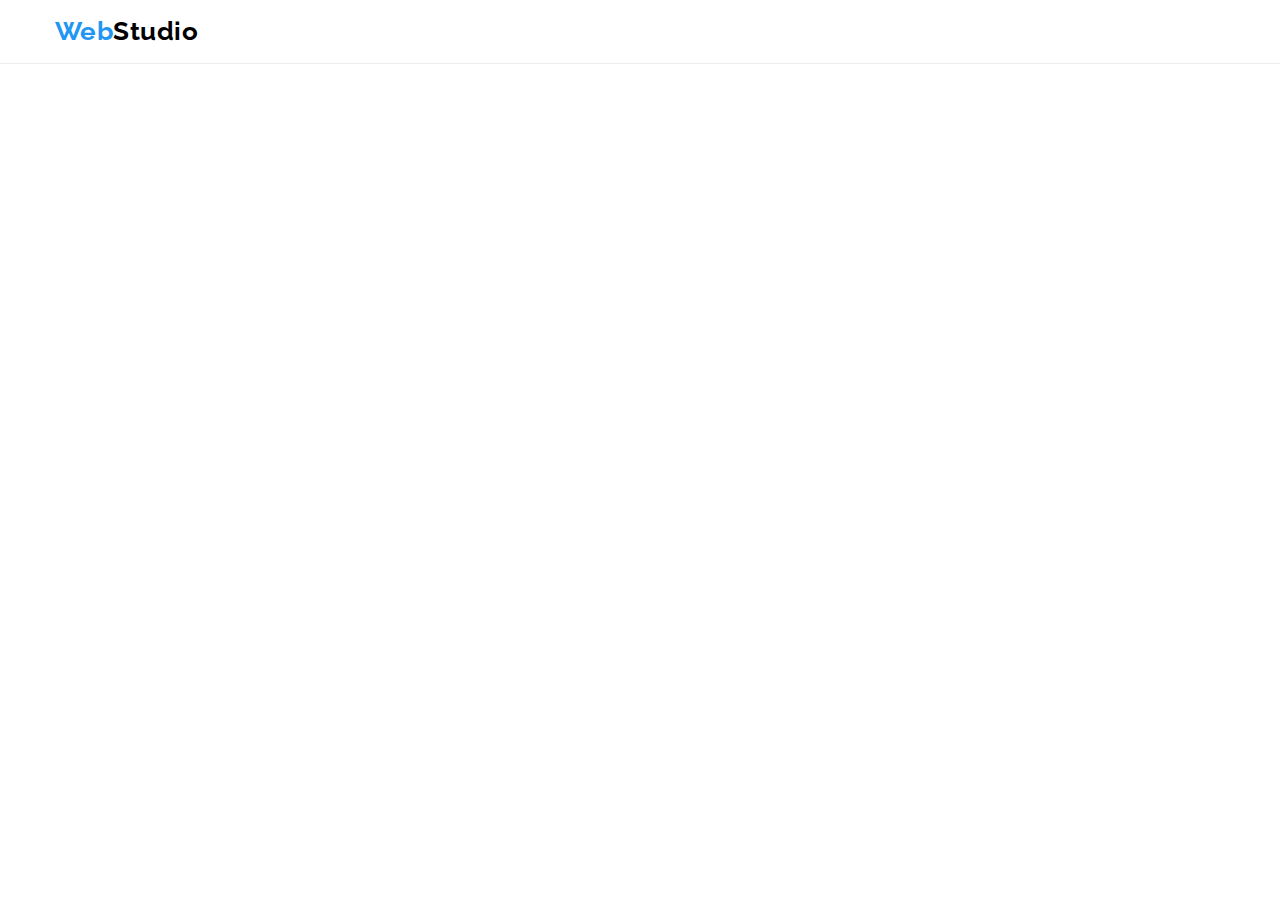
==== portfolio.html @ 02be6b3f "mobile-container prblm" ====
<!DOCTYPE html>
<html lang="uk">
  <head>
    <meta charset="UTF-8" />
    <meta http-equiv="X-UA-Compatible" content="IE=edge" />
    <meta name="viewport" content="width=device-width, initial-scale=1.0" />
    <title>Portfolio</title>
    <link rel="preconnect" href="https://fonts.googleapis.com" />
    <link rel="preconnect" href="https://fonts.gstatic.com" crossorigin />
    <link
      href="https://fonts.googleapis.com/css2?family=Raleway:wght@700&family=Roboto:wght@400;500;700;900&display=swap"
      rel="stylesheet"
    />
    <link
      rel="stylesheet"
      href="https://cdn.jsdelivr.net/npm/modern-normalize@1.1.0/modern-normalize.min.css"
    />
    <link rel="stylesheet" href="./css/main.min.css" />
  </head>
  <body>
    <header class="page-header border-head">
      <div class="container page-header-container">
        <div>
          <a class="logo logo--margin-right link" lang="en" href="./index.html">
            <span class="logo__first-part">Web</span
            ><span class="logo__second-part--black">Studio</span></a
          >
        </div>

        <nav class="page-nav">
          <ul class="menu list">
            <li class="menu__item">
              <a class="menu__link link" href="./index.html">Студія</a>
            </li>
            <li class="menu__item">
              <a
                class="menu__link menu__link--current link "
                href="./portfolio.html "
                >Портфоліо</a
              >
            </li>
            <li class="menu__item">
              <a class="menu__link link" href="#Contacts">Контакти</a>
            </li>
          </ul>
        </nav>

        <ul class="auth-nav auth-nav--margin-left list">
          <li class="auth-nav__item">
            <a class="auth-nav__link link" href="mailto:info@devstudio.com">
              <svg
                aria-label="mail-icon"
                class="auth-nav__icon"
                width="16"
                height="12"
              >
                <use href="./images/icon.svg#icon-mail"></use>
              </svg>
              info@devstudio.com</a
            >
          </li>
          <li class="auth-nav__item">
            <a class="auth-nav__link link" href="tel:+380961111111">
              <svg
                aria-label="phone icon"
                class="auth-nav__icon"
                width="10"
                height="16"
              >
                <use href="./images/icon.svg#icon-tel"></use>
              </svg>
              +38 096 111 11 11</a
            >
          </li>
        </ul>
      </div>
    </header>

    <main>
      <!-- <section class="section">
        <div class="container">
          <ul class="button list">
            <li><button class="portfolio-btn" type="button">Усі</button></li>
            <li>
              <button class="portfolio-btn" type="button">Веб-сайти</button>
            </li>
            <li>
              <button class="portfolio-btn" type="button">Додатки</button>
            </li>
            <li><button class="portfolio-btn" type="button">Дизайн</button></li>
            <li>
              <button class="portfolio-btn" type="button">Маркетинг</button>
            </li>
          </ul>

          <h1 class="visually-hidden">Наші роботи</h1>
          <ul class="items list">
            <li class="goods">
              <a href="#" class="section-icon link">
                <div class="goods-overlay">
                  <img
                    class="icon-example"
                    src="./images/Portfolio/laptop.jpg"
                    alt="open laptop with website on the screen"
                    width="370"
                  />
                  <p class="overlay">
                    Ресурс пропонує комплексні пропозиції з різним рівнем
                    функціоналу та сервісів. Все це дозволить відвідувачу
                    отримати вичерпні відомості про компанію чи приватну особу.
                  </p>
                </div>
                <div class="type">
                  <h2 class="icon-title">Технокряк</h2>
                  <p class="icon-text">Веб-сайт</p>
                </div>
              </a>
            </li>
            <li class="goods">
              <a href="#" class="section-icon link">
                <div class="goods-overlay">
                  <img
                    class="icon-example"
                    src="./images/Portfolio/players.jpg"
                    alt="two basketball players are on battle"
                    width="370"
                  />
                  <p class="overlay">
                    Ресурс пропонує комплексні пропозиції з різним рівнем
                    функціоналу та сервісів. Все це дозволить відвідувачу
                    отримати вичерпні відомості про компанію чи приватну особу.
                  </p>
                </div>
                <div class="type">
                  <h2 class="icon-title">Постер New Orlean vs Golden Star</h2>
                  <p class="icon-text">Дизайн</p>
                </div>
              </a>
            </li>
            <li class="goods">
              <a href="#" class="section-icon link">
                <div class="goods-overlay">
                  <img
                    class="icon-example"
                    src="./images/Portfolio/seafood's_logo.jpg"
                    alt="one of restaurant seafood's logo"
                    width="370"
                  />
                  <p class="overlay">
                    Ресурс пропонує комплексні пропозиції з різним рівнем
                    функціоналу та сервісів. Все це дозволить відвідувачу
                    отримати вичерпні відомості про компанію чи приватну особу.
                  </p>
                </div>
                <div class="type">
                  <h2 class="icon-title">Ресторан Seafood</h2>
                  <p class="icon-text">Додаток</p>
                </div>
              </a>
            </li>
            <li class="goods">
              <a href="#" class="section-icon link">
                <div class="goods-overlay">
                  <img
                    class="icon-example"
                    src="./images/Portfolio/headphone.jpg"
                    alt="black headphone"
                    width="370"
                  />
                  <p class="overlay">
                    Ресурс пропонує комплексні пропозиції з різним рівнем
                    функціоналу та сервісів. Все це дозволить відвідувачу
                    отримати вичерпні відомості про компанію чи приватну особу.
                  </p>
                </div>
                <div class="type">
                  <h2 class="icon-title">Проєкт Prime</h2>
                  <p class="icon-text">Маркетинг</p>
                </div>
              </a>
            </li>
            <li class="goods">
              <a href="#" class="section-icon link">
                <div class="goods-overlay">
                  <img
                    class="icon-example"
                    src="./images/Portfolio/boxes.jpg"
                    alt="two boxes on the floor"
                    width="370"
                  />
                  <p class="overlay">
                    Ресурс пропонує комплексні пропозиції з різним рівнем
                    функціоналу та сервісів. Все це дозволить відвідувачу
                    отримати вичерпні відомості про компанію чи приватну особу.
                  </p>
                </div>
                <div class="type">
                  <h2 class="icon-title">Проєкт Boxes</h2>
                  <p class="icon-text">Додаток</p>
                </div>
              </a>
            </li>
            <li class="goods">
              <a href="#" class="section-icon link">
                <div class="goods-overlay">
                  <img
                    class="icon-example"
                    src="./images/Portfolio/monitor.jpg"
                    alt="monitor with open website"
                    width="370"
                  />
                  <p class="overlay">
                    Ресурс пропонує комплексні пропозиції з різним рівнем
                    функціоналу та сервісів. Все це дозволить відвідувачу
                    отримати вичерпні відомості про компанію чи приватну особу.
                  </p>
                </div>
                <div class="type">
                  <h2 class="icon-title">Inspiration has no Borders</h2>
                  <p class="icon-text">Веб-сайт</p>
                </div>
              </a>
            </li>
            <li class="goods">
              <a href="#" class="section-icon link">
                <div class="goods-overlay">
                  <img
                    class="icon-example"
                    src="./images/Portfolio/book.jpg"
                    alt="open book with images"
                    width="370"
                  />
                  <p class="overlay">
                    Ресурс пропонує комплексні пропозиції з різним рівнем
                    функціоналу та сервісів. Все це дозволить відвідувачу
                    отримати вичерпні відомості про компанію чи приватну особу.
                  </p>
                </div>
                <div class="type">
                  <h2 class="icon-title">Видання Limited Edition</h2>
                  <p class="icon-text">Дизайн</p>
                </div>
              </a>
            </li>
            <li class="goods">
              <a href="#" class="section-icon link">
                <div class="goods-overlay">
                  <img
                    class="icon-example"
                    src="./images/Portfolio/sticker.jpg"
                    alt="white sticker with text on it"
                    width="370"
                  />
                  <p class="overlay">
                    Ресурс пропонує комплексні пропозиції з різним рівнем
                    функціоналу та сервісів. Все це дозволить відвідувачу
                    отримати вичерпні відомості про компанію чи приватну особу.
                  </p>
                </div>
                <div class="type">
                  <h2 class="icon-title">Проєкт LAB</h2>
                  <p class="icon-text">Маркетинг</p>
                </div>
              </a>
            </li>
            <li class="goods">
              <a href="#" class="section-icon link">
                <div class="goods-overlay">
                  <img
                    class="icon-example"
                    src="./images/Portfolio/work.jpg"
                    alt="man works on his business presentation"
                    width="370"
                  />
                  <p class="overlay">
                    Ресурс пропонує комплексні пропозиції з різним рівнем
                    функціоналу та сервісів. Все це дозволить відвідувачу
                    отримати вичерпні відомості про компанію чи приватну особу.
                  </p>
                </div>
                <div class="type">
                  <h2 class="icon-title">Growing Business</h2>
                  <p class="icon-text">Додаток</p>
                </div>
              </a>
            </li>
          </ul>
        </div>
      </section> -->
    </main>

    <!-- <footer class="page-footer">
      <div class="container page-footer-container">
        <div class="general-footer">
          <a class="logo logo__margin-bottom link" lang="en" href="./index.html"
            ><span class="logo__first-part">Web</span
            ><span class="logo__second-part--white ">Studio</span></a
          >
          <address class="address">
            <ul class="address__list list" id="Contacts">
              <li class="address__item">
                <a
                  class="address__link link"
                  href="https://goo.gl/maps/CPtrU1FHBa2aNyZL9"
                  target="_blank"
                  rel="noopener noreferrer nofollow"
                  >м. Київ, пр-т Лесі Українки, 26</a
                >
              </li>
              <li class="address__item">
                <a
                  class="address__contacts link"
                  href="mailto:info@devstudio.com"
                  >info@devstudio.com</a
                >
              </li>
              <li class="address__item">
                <a class="address__contacts link" href="tel:+380961111111"
                  >+38 096 111 11 11</a
                >
              </li>
            </ul>
          </address>
        </div>

        <div class="footer-socials footer__socials--margin-left">
          <h4 class="footer-socials__title">Приєднуйтесь</h4>
          <ul class="footer-socials__list list">
            <li class="footer-socials__item">
              <a href="" class="footer-socials__link">
                <svg
                  class="footer-social__icon"
                  aria-label="instagram icon"
                  width="20"
                  height="20"
                >
                  <use href="./images/icon.svg#icon-instagram"></use>
                </svg>
              </a>
            </li>
            <li class="footer-socials__item">
              <a href="" class="footer-socials__link">
                <svg
                  class="footer-social__icon"
                  aria-label="twitter icon"
                  width="20"
                  height="20"
                >
                  <use href="./images/icon.svg#icon-twitter"></use>
                </svg>
              </a>
            </li>
            <li class="footer-socials__item">
              <a href="" class="footer-socials__link">
                <svg
                  class="footer-social__icon"
                  aria-label="facebook icon"
                  width="20"
                  height="20"
                >
                  <use href="./images/icon.svg#icon-Facebook"></use>
                </svg>
              </a>
            </li>
            <li class="footer-socials__item">
              <a href="" class="footer-socials__link">
                <svg
                  class="footer-social__icon"
                  aria-label="linkedin icon"
                  width="20"
                  height="20"
                >
                  <use href="./images/icon.svg#icon-linkedin"></use>
                </svg>
              </a>
            </li>
          </ul>
        </div>
        <div class="subscribe">
          <h4 class="footer-socials__title">Підпишіться на розсилку</h4>
          <form class="form-footer">
            <label class="footer-mailing">
              <input
                type="email"
                class="footer-mailing__input"
                name="user-email-mailingList"
                placeholder="E-mail "
                pattern="[a-z0-9._%+-]+@[a-z0-9.-]+\.[a-z]{2,4}$"
              />
            </label>
            <button type="submit" class="footer-button">
              Підписатися
              <svg class="footer-button__icon">
                <use href="./images/icon.svg#icon-telegram-btn"></use>
              </svg>
            </button>
          </form>
        </div>
      </div>
    </footer> -->
  </body>
</html>
---- css/main.min.css ----
:root{--primary-color-text: #757575;--secondary-color-text: #212121;--accent-color: #2196f3;--hero-logo-text: #ffffff;--studio-color-text: #000000;--secondary-back-color: #2f303a;--team-btn-back-color: #f5f4fa;--hidden-btn-hero-color: #188ce8;--border: #ececec;--hero-bg-color: #c4c4c4;--social-list-icon: #afb1b8;--transition-dur-and-func: 250ms cubic-bezier(0.4, 0, 0.2, 1)}.visually-hidden{position:absolute;white-space:nowrap;width:1px;height:1px;overflow:hidden;border:0;padding:0;clip:rect(0 0 0 0);clip-path:inset(50%);margin:-1px}.footer-socials__link,.worker__socials-link{display:flex;align-items:center;justify-content:center;width:44px;height:44px;border-radius:50%}.footer-button,.hero__btn,.modal-button-submit{color:var(--hero-logo-text);background-color:var(--accent-color)}body{background-color:#fff;color:var(--primary-color-text);font-family:Roboto,sans-serif;letter-spacing:.03em}.list{list-style:none}.link{text-decoration:none}h1,h2,h3,h4,p{margin-bottom:0;margin-top:0}ul,ol{margin-bottom:0;margin-top:0;padding-left:0}.container{padding-left:15px;padding-right:15px}@media screen and (min-width: 480px){.container{width:480px;margin-left:auto;margin-right:auto}}@media screen and (min-width: 768px){.container{width:768px}}@media screen and (min-width: 1200px){.container{width:1200px}}.section{padding-top:94px;padding-bottom:94px}.logo{font-family:Raleway,sans-serif;font-weight:700;font-size:26px;line-height:1.2;display:inline;color:var(--accent-color)}.page-header__container{display:flex;align-items:center;justify-content:space-between}.mobile-menu__container{position:relative;padding:48px 0 48px 40px}.menu{display:none}.open-mobile-menu-btn{border:none;padding:0;background-color:rgba(0,0,0,0);line-height:0}.mobile-menu{position:fixed;left:0;top:0;z-index:100;width:100%;height:100%;background-color:#f0f8ff;opacity:0;visibility:hidden;pointer-events:none;transition:opacity var(--transition-dur-and-func),visibility var(--transition-dur-and-func)}.mobile-menu.is-open{opacity:1;visibility:visible;pointer-events:auto}.mobile-menu__close-btn{position:absolute;top:10px;right:15px;border:none;padding:0;background-color:rgba(0,0,0,0);line-height:0}.mobile-menu__close-icon{width:40px;height:40px}.mobile-menu__close-icon:hover,.mobile-menu__close-icon:focus{fill:var(--accent-color)}.mobile-nav__list{display:flex;flex-direction:column;gap:32px;margin-bottom:300px}.mobile-nav__link{font-size:40px;font-weight:500;letter-spacing:.02em;line-height:1.18;color:var(--secondary-color-text)}.auth-nav{display:none}.title{color:var(--secondary-color-text);font-weight:700;font-size:36px;line-height:1.17;text-align:center}.backdrop{position:fixed;top:0;left:0;z-index:100;width:100%;height:100%;background-color:rgba(0,0,0,.2);opacity:1;visibility:visible;pointer-events:auto;transition:opacity 1000ms cubic-bezier(0.4, 0, 0.2, 1),visibility 1000ms cubic-bezier(0.4, 0, 0.2, 1)}.is-hidden{opacity:0;visibility:hidden;pointer-events:none}.modal{width:528px;background-color:#fff;position:absolute;top:50%;left:50%;transform:translate(-50%, -50%);box-shadow:0px 1px 3px rgba(0,0,0,.12),0px 1px 1px rgba(0,0,0,.14),0px 2px 1px rgba(0,0,0,.2);border-radius:4px}.modal-close-btn{background:rgba(0,0,0,0);border:1px solid rgba(0,0,0,.1);position:absolute;top:8px;right:8px;display:flex;width:30px;height:30px;align-items:center;justify-content:center;cursor:pointer;border-radius:50%;transition:background-color var(--transition-dur-and-func),fill var(--transition-dur-and-func)}.modal-close-btn:hover,.modal-close-btn:focus{fill:var(--accent-color)}.modal-title{color:var(--secondary-color-text);font-size:20px;line-height:1.15;font-weight:700;text-align:center;margin-bottom:12px}.modal-form{display:flex;flex-direction:column;padding:40px}.modal-form-field{margin-bottom:10px}.modal-field-desc{display:block;font-size:12px;line-height:1.16;margin-bottom:4px}.modal-form-input{width:100%;font-size:12px;border-radius:4px;border:1px solid rgba(33,33,33,.2);height:40px;padding-left:42px;transition:border var(--transition-dur-and-func)}.modal-form-input:focus{outline:none;border-color:var(--accent-color)}.modal-input-wrapper{position:relative;display:block}.modal-input-icon{position:absolute;top:50%;left:12px;transform:translateY(-50%);transition:fill var(--transition-dur-and-func)}.modal-form-input:focus+.modal-input-icon{fill:var(--accent-color)}.modal-form-comment{display:block;resize:none;padding:12px 16px;font-size:12px;line-height:1.16;height:120px;width:100%;border-radius:4px;border:1px solid rgba(33,33,33,.2);transition:border var(--transition-dur-and-func)}.modal-form-comment:focus{outline:none;border-color:var(--accent-color)}.modal-form-comment::placeholder{color:rgba(117,117,117,.5)}.modal-form-check-field{display:flex;align-items:center;padding-left:13px;margin-top:10px;margin-bottom:30px}.modal-check{appearance:none;position:absolute}.modal-own-checkbox{width:16px;height:15px;margin-right:7px;border:2px solid var(--secondary-color-text);border-radius:2px;cursor:pointer;transition:background-color var(--transition-dur-and-func)}.modal-check:checked+.modal-own-checkbox{background-color:var(--accent-color);transition:background-color var(--transition-dur-and-func);border:none}.modal-check:focus+.modal-own-checkbox{box-shadow:0 0 0 2px rgba(33,150,243,.5)}.modal-own-checkbox-icon{display:none}.modal-check:checked+.modal-own-checkbox .modal-own-checkbox-icon{display:block;transition:fill var(--transition-dur-and-func)}.modal-text-agreement{font-size:14px;line-height:1.7}.modal-conditions{color:var(--accent-color)}.modal-conditions:hover{text-decoration:none}.modal-button-submit{font-size:16px;font-weight:700;letter-spacing:.06em;align-self:center;width:200px;height:50px;border:none;padding:10px 52px;border-radius:4px;cursor:pointer;box-shadow:0px 4px 4px rgba(0,0,0,.15);transition:color var(--transition-dur-and-func),background-color var(--transition-dur-and-func),box-shadow var(--transition-dur-and-func)}.modal-button-submit:hover,.modal-button-submit:focus{background:var(--hidden-btn-hero-color);box-shadow:0px 4px 4px rgba(0,0,0,.15);border-radius:4px}.page-footer-container{display:flex;align-items:baseline}.page-header{padding-top:16px;padding-bottom:16px}.logo__second-part--black{color:var(--studio-color-text)}.hero{max-width:1600px;margin:0 auto;text-align:center;padding-top:200px;padding-bottom:200px;background-color:var(--hero-bg-color);background-image:linear-gradient(rgba(47, 48, 58, 0.4), rgba(47, 48, 58, 0.4)),url("../images/hero/hero.jpg");background-size:cover;background-position:center}.hero__text{color:var(--hero-logo-text);align-items:center;font-size:44px;font-weight:900;letter-spacing:.06em;line-height:1.37;text-align:center;text-transform:uppercase;margin-bottom:30px}.hero__btn{border-radius:4px;cursor:pointer;font-family:inherit;font-weight:700;font-size:16px;line-height:1.9;min-width:232px;padding:10px 32px;border:0;align-items:center;text-align:center;letter-spacing:.06em;transition:background-color var(--transition-dur-and-func)}.hero__btn:hover,.hero__btn:focus{background:var(--hidden-btn-hero-color);box-shadow:0px 4px 4px rgba(0,0,0,.15);border-radius:4px}.benefits{display:flex;column-gap:30px}.benefits__title{color:var(--secondary-color-text);font-size:14px;line-height:1.1;text-transform:uppercase;margin-bottom:10px}.benefits__text{font-size:14px;line-height:1.7;width:270px}.benefits__item{flex-basis:calc(100% - 22.5px)}.benefits__item>.benefits__wrapper{display:flex;background-color:var(--team-btn-back-color);height:120px;margin-bottom:30px;align-items:center;justify-content:center}.title_margin-bottom{margin-bottom:50px}.about{padding-top:0px}.example{display:flex;column-gap:30px}.example__icon{display:block;max-width:100%}.example__title{position:relative}.example__over-text{position:absolute;left:0;bottom:0;display:flex;align-items:center;justify-content:center;font-weight:700;font-size:14px;line-height:1.14;width:370px;height:70px;text-transform:uppercase;color:var(--hero-logo-text);background:rgba(47,48,58,.8)}.team-section{background-color:var(--team-btn-back-color)}.workers{display:flex;column-gap:30px}.worker__item{background-color:var(--hero-logo-text);flex-basis:calc(100% - 22.5px);box-shadow:0px 1px 3px rgba(0,0,0,.12),0px 1px 1px rgba(0,0,0,.14),0px 2px 1px rgba(0,0,0,.2);border-radius:0px 0px 4px 4px}.worker__names-position{padding-top:30px;padding-bottom:30px}.worker__name{color:var(--secondary-color-text);font-weight:500;font-size:16px;line-height:1.2;text-align:center;margin-bottom:10px}.worker__profession{margin-bottom:16px;font-size:16px;line-height:1.2;text-align:center}.worker__socials{display:flex;justify-content:center;column-gap:10px}.worker__socials-icon{display:flex;fill:var(--social-list-icon);transition:fill var(--transition-dur-and-func)}.worker__socials-link:hover .worker__socials-icon,.worker__socials-link:focus .worker__socials-icon{fill:var(--hero-logo-text)}.worker__socials-link{transition:background-color var(--transition-dur-and-func)}.worker__socials-link:hover,.worker__socials-link:focus{color:var(--hero-logo-text);background-color:var(--accent-color)}.customers{display:flex;column-gap:30px}.customers__item{flex-basis:calc(100% - 25px)}.customers__link{display:flex;align-items:center;justify-content:center;border-radius:4px;border:1px solid var(--social-list-icon);height:92px;color:var(--social-list-icon);transition:color var(--transition-dur-and-func),border var(--transition-dur-and-func)}.customers__link:hover,.customers__link:focus{border-color:var(--accent-color);color:var(--accent-color)}.customers__icon{width:106px;height:60px;fill:currentColor}.border-head{border-bottom:1px solid var(--border)}.button{display:flex;column-gap:8px;justify-content:center;margin-bottom:50px}.portfolio-btn{color:var(--secondary-color-text);background:var(--team-btn-back-color);font-family:inherit;font-size:16px;font-weight:500;letter-spacing:.03em;border:none;cursor:pointer;line-height:1.6;text-align:center;padding:6px 22px;border-radius:4px;transition:background-color var(--transition-dur-and-func),box-shadow var(--transition-dur-and-func),color var(--transition-dur-and-func)}.portfolio-btn:active,.portfolio-btn:hover,.portfolio-btn:focus{background-color:var(--accent-color);color:var(--hero-logo-text);box-shadow:0px 3px 1px rgba(0,0,0,.1),0px 1px 2px rgba(0,0,0,.08),0px 2px 1px rgba(0,0,0,.12)}.goods-overlay{position:relative;overflow:hidden;transform:translateY(0%)}.overlay{display:flex;align-items:center;justify-content:center;font-size:18px;line-height:1.5;padding:63px 24px;position:absolute;top:0;left:0;width:100%;height:100%;transform:translateY(100%);transition:transform var(--transition-dur-and-func);color:#fff;background-color:rgba(33,150,243,.9)}.section-icon:hover .overlay,.section-icon:focus .overlay{transform:translateY(0%)}.items{display:flex;flex-wrap:wrap;gap:30px}.goods{flex-basis:calc((100% - 60px)/3)}.type{padding:20px 24px;border-bottom:1px solid var(--border);border-right:1px solid var(--border);border-left:1px solid var(--border)}.section-icon{display:block;transition:box-shadow var(--transition-dur-and-func)}.section-icon:hover,.section-icon:focus{box-shadow:0px 4px 4px rgba(0,0,0,.25)}.section-icon .icon-title{color:var(--secondary-color-text);font-size:18px;font-weight:700;letter-spacing:.06em;line-height:2;margin-bottom:4px}.section-icon .icon-text{color:var(--primary-color-text);font-size:16px;line-height:1.9}.page-footer{background-color:var(--secondary-back-color);padding-top:60px;padding-bottom:60px}.logo__margin-bottom{display:inline-block;margin-bottom:20px}.logo__second-part--white{color:var(--hero-logo-text)}.address__item:not(:last-child){margin-bottom:9px}.address__link{color:var(--hero-logo-text);font-style:normal;font-size:14px;line-height:1.7;transition:color var(--transition-dur-and-func)}.address__contacts{color:rgba(255,255,255,.6);font-style:normal;font-size:14px;line-height:1.7;transition:color var(--transition-dur-and-func)}.footer__socials--margin-left{margin-left:70px}.footer-socials__title{color:var(--hero-logo-text);margin-bottom:20px;text-transform:uppercase}.footer-socials__list{display:flex;column-gap:10px}.footer-socials__link{background:rgba(255,255,255,.1);color:var(--hero-logo-text);transition:background var(--transition-dur-and-func)}.footer-socials__link:hover,.footer-socials__link:focus{background:var(--accent-color)}.footer-social__icon{fill:currentColor}.subscribe{margin-left:auto}.form-footer{display:flex}.footer-mailing__input{font-family:Roboto,sans-serif;display:block;width:358px;height:50px;font-size:16px;line-height:1.25;padding-left:15px;margin-right:12px;border-radius:4px;color:rgba(255,255,255,.6);background-color:rgba(0,0,0,0);border:1px solid rgba(255,255,255,.3);box-shadow:0px 4px 4px rgba(0,0,0,.15);outline:none}.footer-button{font-family:Roboto,sans-serif;display:flex;position:relative;font-size:16px;font-weight:700;letter-spacing:.06em;line-height:1.88;border-radius:4px;border:none;width:200px;height:50px;padding:10px 28px;cursor:pointer;transition:color var(--transition-dur-and-func),background-color var(--transition-dur-and-func),box-shadow var(--transition-dur-and-func)}.footer-button:focus,.footer-button:hover{background:var(--hidden-btn-hero-color);box-shadow:0px 4px 4px rgba(0,0,0,.15);border-radius:4px}.footer-button__icon{position:absolute;right:35px;top:15px;width:24px;height:24px;fill:#fff}/*# sourceMappingURL=main.min.css.map */
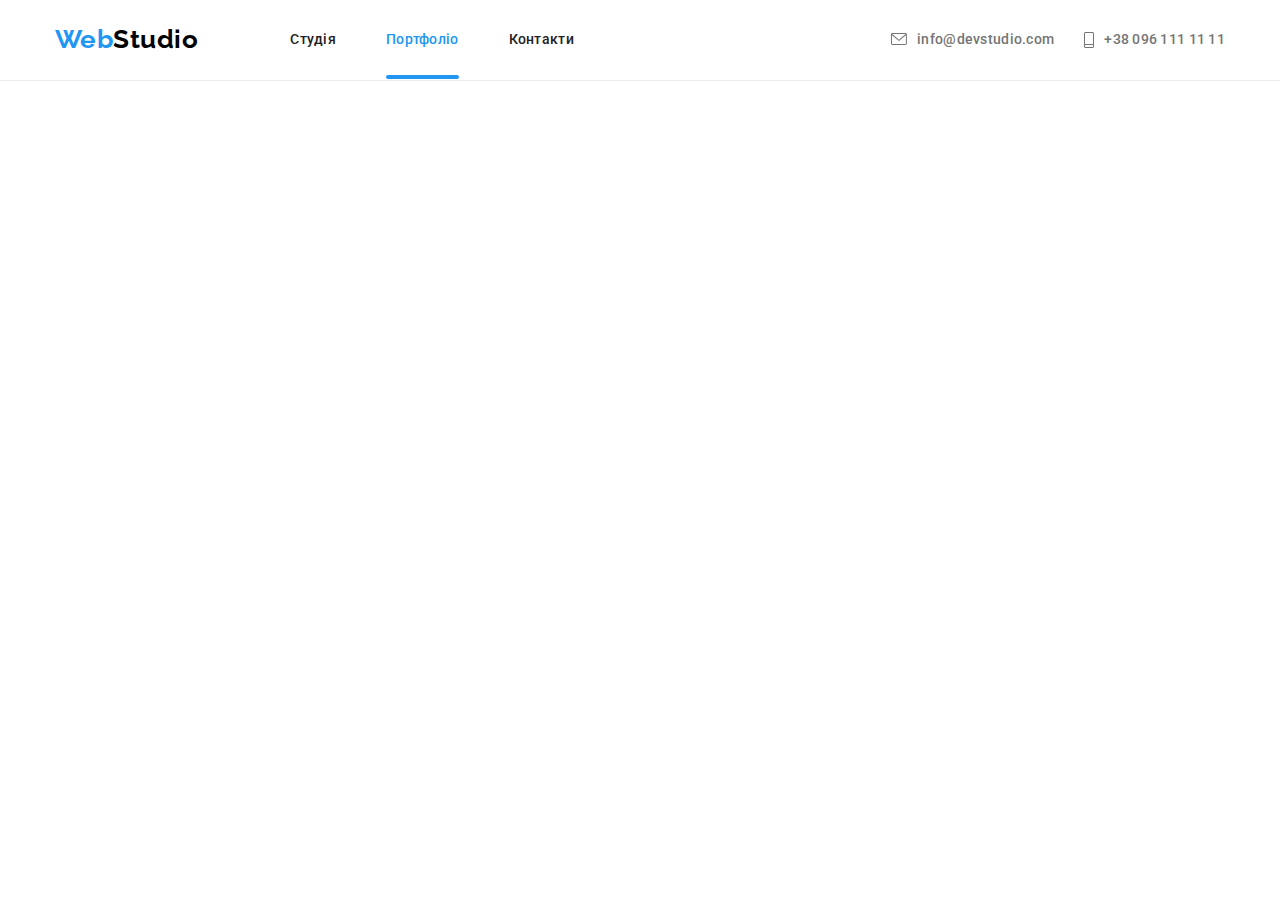
==== commit fd082827: "benefits section" ====
--- a/portfolio.html
+++ b/portfolio.html
@@ -19,7 +19,7 @@
   </head>
   <body>
     <header class="page-header border-head">
-      <div class="container page-header-container">
+      <div class="container page-header__container">
         <div>
           <a class="logo logo--margin-right link" lang="en" href="./index.html">
             <span class="logo__first-part">Web</span
@@ -29,24 +29,30 @@
 
         <nav class="page-nav">
           <ul class="menu list">
-            <li class="menu__item">
+            <li>
               <a class="menu__link link" href="./index.html">Студія</a>
             </li>
-            <li class="menu__item">
+            <li>
               <a
-                class="menu__link menu__link--current link "
+                class="menu__link link menu__link--current"
                 href="./portfolio.html "
                 >Портфоліо</a
               >
             </li>
-            <li class="menu__item">
+            <li>
               <a class="menu__link link" href="#Contacts">Контакти</a>
             </li>
           </ul>
         </nav>
 
+        <button type="button" class="open-mobile-menu-btn" data-menu-open>
+          <svg class="open-mobile-menu-btn__icon">
+            <use href="./images/icon.svg#icon-burger"></use>
+          </svg>
+        </button>
+
         <ul class="auth-nav auth-nav--margin-left list">
-          <li class="auth-nav__item">
+          <li>
             <a class="auth-nav__link link" href="mailto:info@devstudio.com">
               <svg
                 aria-label="mail-icon"
@@ -59,7 +65,7 @@
               info@devstudio.com</a
             >
           </li>
-          <li class="auth-nav__item">
+          <li>
             <a class="auth-nav__link link" href="tel:+380961111111">
               <svg
                 aria-label="phone icon"
@@ -73,6 +79,65 @@
             >
           </li>
         </ul>
+      </div>
+
+      <div class="mobile-menu" data-menu>
+        <div class="container mobile-menu__container">
+          <button class="mobile-menu__close-btn" data-menu-close>
+            <svg class="mobile-menu__close-icon">
+              <use href="./images/icon.svg#icon-close-modal"></use>
+            </svg>
+          </button>
+          <div class="mobile-menu__box">
+            <nav class="mobile-nav">
+              <ul class="mobile-nav__list list">
+                <li class="mobile-nav__item">
+                  <a class="mobile-nav__link link" href="./index.html"
+                    >Студія</a
+                  >
+                </li>
+                <li class="mobile-nav__item">
+                  <a
+                    class="mobile-nav__link--current link"
+                    href="./portfolio.html "
+                    >Портфоліо</a
+                  >
+                </li>
+                <li class="mobile-nav__item">
+                  <a class="mobile-nav__link link" href="#Contacts">Контакти</a>
+                </li>
+              </ul>
+            </nav>
+            <ul class="mobile-menu__contact-list list">
+              <li>
+                <a class="mobile-menu__tel link" href="tel:+380961111111"
+                  >+380961111111</a
+                >
+              </li>
+              <li>
+                <a
+                  class="mobile-menu__email link"
+                  href="mailto:info@devstudio.com"
+                  >info@devstudio.com</a
+                >
+              </li>
+            </ul>
+            <ul class="mobile-socials__list list">
+              <li class="mobile-socials__item">
+                <a class="mobile-socials__link link" href="">Instagram</a>
+              </li>
+              <li class="mobile-socials__item">
+                <a class="mobile-socials__link link" href="">Twitter</a>
+              </li>
+              <li class="mobile-socials__item">
+                <a class="mobile-socials__link link" href="">Facebook</a>
+              </li>
+              <li class="mobile-socials__item">
+                <a class="mobile-socials__link link" href="">LinkedIn</a>
+              </li>
+            </ul>
+          </div>
+        </div>
       </div>
     </header>
 
@@ -398,5 +463,6 @@
         </div>
       </div>
     </footer> -->
+    <script src="./js/mobile-menu.js"></script>
   </body>
 </html>
--- a/css/main.min.css
+++ b/css/main.min.css
@@ -1 +1 @@
-:root{--primary-color-text: #757575;--secondary-color-text: #212121;--accent-color: #2196f3;--hero-logo-text: #ffffff;--studio-color-text: #000000;--secondary-back-color: #2f303a;--team-btn-back-color: #f5f4fa;--hidden-btn-hero-color: #188ce8;--border: #ececec;--hero-bg-color: #c4c4c4;--social-list-icon: #afb1b8;--transition-dur-and-func: 250ms cubic-bezier(0.4, 0, 0.2, 1)}.visually-hidden{position:absolute;white-space:nowrap;width:1px;height:1px;overflow:hidden;border:0;padding:0;clip:rect(0 0 0 0);clip-path:inset(50%);margin:-1px}.footer-socials__link,.worker__socials-link{display:flex;align-items:center;justify-content:center;width:44px;height:44px;border-radius:50%}.footer-button,.hero__btn,.modal-button-submit{color:var(--hero-logo-text);background-color:var(--accent-color)}body{background-color:#fff;color:var(--primary-color-text);font-family:Roboto,sans-serif;letter-spacing:.03em}.list{list-style:none}.link{text-decoration:none}h1,h2,h3,h4,p{margin-bottom:0;margin-top:0}ul,ol{margin-bottom:0;margin-top:0;padding-left:0}.container{padding-left:15px;padding-right:15px}@media screen and (min-width: 480px){.container{width:480px;margin-left:auto;margin-right:auto}}@media screen and (min-width: 768px){.container{width:768px}}@media screen and (min-width: 1200px){.container{width:1200px}}.section{padding-top:94px;padding-bottom:94px}.logo{font-family:Raleway,sans-serif;font-weight:700;font-size:26px;line-height:1.2;display:inline;color:var(--accent-color)}.page-header__container{display:flex;align-items:center;justify-content:space-between}.mobile-menu__container{position:relative;padding:48px 0 48px 40px}.menu{display:none}.open-mobile-menu-btn{border:none;padding:0;background-color:rgba(0,0,0,0);line-height:0}.mobile-menu{position:fixed;left:0;top:0;z-index:100;width:100%;height:100%;background-color:#f0f8ff;opacity:0;visibility:hidden;pointer-events:none;transition:opacity var(--transition-dur-and-func),visibility var(--transition-dur-and-func)}.mobile-menu.is-open{opacity:1;visibility:visible;pointer-events:auto}.mobile-menu__close-btn{position:absolute;top:10px;right:15px;border:none;padding:0;background-color:rgba(0,0,0,0);line-height:0}.mobile-menu__close-icon{width:40px;height:40px}.mobile-menu__close-icon:hover,.mobile-menu__close-icon:focus{fill:var(--accent-color)}.mobile-nav__list{display:flex;flex-direction:column;gap:32px;margin-bottom:300px}.mobile-nav__link{font-size:40px;font-weight:500;letter-spacing:.02em;line-height:1.18;color:var(--secondary-color-text)}.auth-nav{display:none}.title{color:var(--secondary-color-text);font-weight:700;font-size:36px;line-height:1.17;text-align:center}.backdrop{position:fixed;top:0;left:0;z-index:100;width:100%;height:100%;background-color:rgba(0,0,0,.2);opacity:1;visibility:visible;pointer-events:auto;transition:opacity 1000ms cubic-bezier(0.4, 0, 0.2, 1),visibility 1000ms cubic-bezier(0.4, 0, 0.2, 1)}.is-hidden{opacity:0;visibility:hidden;pointer-events:none}.modal{width:528px;background-color:#fff;position:absolute;top:50%;left:50%;transform:translate(-50%, -50%);box-shadow:0px 1px 3px rgba(0,0,0,.12),0px 1px 1px rgba(0,0,0,.14),0px 2px 1px rgba(0,0,0,.2);border-radius:4px}.modal-close-btn{background:rgba(0,0,0,0);border:1px solid rgba(0,0,0,.1);position:absolute;top:8px;right:8px;display:flex;width:30px;height:30px;align-items:center;justify-content:center;cursor:pointer;border-radius:50%;transition:background-color var(--transition-dur-and-func),fill var(--transition-dur-and-func)}.modal-close-btn:hover,.modal-close-btn:focus{fill:var(--accent-color)}.modal-title{color:var(--secondary-color-text);font-size:20px;line-height:1.15;font-weight:700;text-align:center;margin-bottom:12px}.modal-form{display:flex;flex-direction:column;padding:40px}.modal-form-field{margin-bottom:10px}.modal-field-desc{display:block;font-size:12px;line-height:1.16;margin-bottom:4px}.modal-form-input{width:100%;font-size:12px;border-radius:4px;border:1px solid rgba(33,33,33,.2);height:40px;padding-left:42px;transition:border var(--transition-dur-and-func)}.modal-form-input:focus{outline:none;border-color:var(--accent-color)}.modal-input-wrapper{position:relative;display:block}.modal-input-icon{position:absolute;top:50%;left:12px;transform:translateY(-50%);transition:fill var(--transition-dur-and-func)}.modal-form-input:focus+.modal-input-icon{fill:var(--accent-color)}.modal-form-comment{display:block;resize:none;padding:12px 16px;font-size:12px;line-height:1.16;height:120px;width:100%;border-radius:4px;border:1px solid rgba(33,33,33,.2);transition:border var(--transition-dur-and-func)}.modal-form-comment:focus{outline:none;border-color:var(--accent-color)}.modal-form-comment::placeholder{color:rgba(117,117,117,.5)}.modal-form-check-field{display:flex;align-items:center;padding-left:13px;margin-top:10px;margin-bottom:30px}.modal-check{appearance:none;position:absolute}.modal-own-checkbox{width:16px;height:15px;margin-right:7px;border:2px solid var(--secondary-color-text);border-radius:2px;cursor:pointer;transition:background-color var(--transition-dur-and-func)}.modal-check:checked+.modal-own-checkbox{background-color:var(--accent-color);transition:background-color var(--transition-dur-and-func);border:none}.modal-check:focus+.modal-own-checkbox{box-shadow:0 0 0 2px rgba(33,150,243,.5)}.modal-own-checkbox-icon{display:none}.modal-check:checked+.modal-own-checkbox .modal-own-checkbox-icon{display:block;transition:fill var(--transition-dur-and-func)}.modal-text-agreement{font-size:14px;line-height:1.7}.modal-conditions{color:var(--accent-color)}.modal-conditions:hover{text-decoration:none}.modal-button-submit{font-size:16px;font-weight:700;letter-spacing:.06em;align-self:center;width:200px;height:50px;border:none;padding:10px 52px;border-radius:4px;cursor:pointer;box-shadow:0px 4px 4px rgba(0,0,0,.15);transition:color var(--transition-dur-and-func),background-color var(--transition-dur-and-func),box-shadow var(--transition-dur-and-func)}.modal-button-submit:hover,.modal-button-submit:focus{background:var(--hidden-btn-hero-color);box-shadow:0px 4px 4px rgba(0,0,0,.15);border-radius:4px}.page-footer-container{display:flex;align-items:baseline}.page-header{padding-top:16px;padding-bottom:16px}.logo__second-part--black{color:var(--studio-color-text)}.hero{max-width:1600px;margin:0 auto;text-align:center;padding-top:200px;padding-bottom:200px;background-color:var(--hero-bg-color);background-image:linear-gradient(rgba(47, 48, 58, 0.4), rgba(47, 48, 58, 0.4)),url("../images/hero/hero.jpg");background-size:cover;background-position:center}.hero__text{color:var(--hero-logo-text);align-items:center;font-size:44px;font-weight:900;letter-spacing:.06em;line-height:1.37;text-align:center;text-transform:uppercase;margin-bottom:30px}.hero__btn{border-radius:4px;cursor:pointer;font-family:inherit;font-weight:700;font-size:16px;line-height:1.9;min-width:232px;padding:10px 32px;border:0;align-items:center;text-align:center;letter-spacing:.06em;transition:background-color var(--transition-dur-and-func)}.hero__btn:hover,.hero__btn:focus{background:var(--hidden-btn-hero-color);box-shadow:0px 4px 4px rgba(0,0,0,.15);border-radius:4px}.benefits{display:flex;column-gap:30px}.benefits__title{color:var(--secondary-color-text);font-size:14px;line-height:1.1;text-transform:uppercase;margin-bottom:10px}.benefits__text{font-size:14px;line-height:1.7;width:270px}.benefits__item{flex-basis:calc(100% - 22.5px)}.benefits__item>.benefits__wrapper{display:flex;background-color:var(--team-btn-back-color);height:120px;margin-bottom:30px;align-items:center;justify-content:center}.title_margin-bottom{margin-bottom:50px}.about{padding-top:0px}.example{display:flex;column-gap:30px}.example__icon{display:block;max-width:100%}.example__title{position:relative}.example__over-text{position:absolute;left:0;bottom:0;display:flex;align-items:center;justify-content:center;font-weight:700;font-size:14px;line-height:1.14;width:370px;height:70px;text-transform:uppercase;color:var(--hero-logo-text);background:rgba(47,48,58,.8)}.team-section{background-color:var(--team-btn-back-color)}.workers{display:flex;column-gap:30px}.worker__item{background-color:var(--hero-logo-text);flex-basis:calc(100% - 22.5px);box-shadow:0px 1px 3px rgba(0,0,0,.12),0px 1px 1px rgba(0,0,0,.14),0px 2px 1px rgba(0,0,0,.2);border-radius:0px 0px 4px 4px}.worker__names-position{padding-top:30px;padding-bottom:30px}.worker__name{color:var(--secondary-color-text);font-weight:500;font-size:16px;line-height:1.2;text-align:center;margin-bottom:10px}.worker__profession{margin-bottom:16px;font-size:16px;line-height:1.2;text-align:center}.worker__socials{display:flex;justify-content:center;column-gap:10px}.worker__socials-icon{display:flex;fill:var(--social-list-icon);transition:fill var(--transition-dur-and-func)}.worker__socials-link:hover .worker__socials-icon,.worker__socials-link:focus .worker__socials-icon{fill:var(--hero-logo-text)}.worker__socials-link{transition:background-color var(--transition-dur-and-func)}.worker__socials-link:hover,.worker__socials-link:focus{color:var(--hero-logo-text);background-color:var(--accent-color)}.customers{display:flex;column-gap:30px}.customers__item{flex-basis:calc(100% - 25px)}.customers__link{display:flex;align-items:center;justify-content:center;border-radius:4px;border:1px solid var(--social-list-icon);height:92px;color:var(--social-list-icon);transition:color var(--transition-dur-and-func),border var(--transition-dur-and-func)}.customers__link:hover,.customers__link:focus{border-color:var(--accent-color);color:var(--accent-color)}.customers__icon{width:106px;height:60px;fill:currentColor}.border-head{border-bottom:1px solid var(--border)}.button{display:flex;column-gap:8px;justify-content:center;margin-bottom:50px}.portfolio-btn{color:var(--secondary-color-text);background:var(--team-btn-back-color);font-family:inherit;font-size:16px;font-weight:500;letter-spacing:.03em;border:none;cursor:pointer;line-height:1.6;text-align:center;padding:6px 22px;border-radius:4px;transition:background-color var(--transition-dur-and-func),box-shadow var(--transition-dur-and-func),color var(--transition-dur-and-func)}.portfolio-btn:active,.portfolio-btn:hover,.portfolio-btn:focus{background-color:var(--accent-color);color:var(--hero-logo-text);box-shadow:0px 3px 1px rgba(0,0,0,.1),0px 1px 2px rgba(0,0,0,.08),0px 2px 1px rgba(0,0,0,.12)}.goods-overlay{position:relative;overflow:hidden;transform:translateY(0%)}.overlay{display:flex;align-items:center;justify-content:center;font-size:18px;line-height:1.5;padding:63px 24px;position:absolute;top:0;left:0;width:100%;height:100%;transform:translateY(100%);transition:transform var(--transition-dur-and-func);color:#fff;background-color:rgba(33,150,243,.9)}.section-icon:hover .overlay,.section-icon:focus .overlay{transform:translateY(0%)}.items{display:flex;flex-wrap:wrap;gap:30px}.goods{flex-basis:calc((100% - 60px)/3)}.type{padding:20px 24px;border-bottom:1px solid var(--border);border-right:1px solid var(--border);border-left:1px solid var(--border)}.section-icon{display:block;transition:box-shadow var(--transition-dur-and-func)}.section-icon:hover,.section-icon:focus{box-shadow:0px 4px 4px rgba(0,0,0,.25)}.section-icon .icon-title{color:var(--secondary-color-text);font-size:18px;font-weight:700;letter-spacing:.06em;line-height:2;margin-bottom:4px}.section-icon .icon-text{color:var(--primary-color-text);font-size:16px;line-height:1.9}.page-footer{background-color:var(--secondary-back-color);padding-top:60px;padding-bottom:60px}.logo__margin-bottom{display:inline-block;margin-bottom:20px}.logo__second-part--white{color:var(--hero-logo-text)}.address__item:not(:last-child){margin-bottom:9px}.address__link{color:var(--hero-logo-text);font-style:normal;font-size:14px;line-height:1.7;transition:color var(--transition-dur-and-func)}.address__contacts{color:rgba(255,255,255,.6);font-style:normal;font-size:14px;line-height:1.7;transition:color var(--transition-dur-and-func)}.footer__socials--margin-left{margin-left:70px}.footer-socials__title{color:var(--hero-logo-text);margin-bottom:20px;text-transform:uppercase}.footer-socials__list{display:flex;column-gap:10px}.footer-socials__link{background:rgba(255,255,255,.1);color:var(--hero-logo-text);transition:background var(--transition-dur-and-func)}.footer-socials__link:hover,.footer-socials__link:focus{background:var(--accent-color)}.footer-social__icon{fill:currentColor}.subscribe{margin-left:auto}.form-footer{display:flex}.footer-mailing__input{font-family:Roboto,sans-serif;display:block;width:358px;height:50px;font-size:16px;line-height:1.25;padding-left:15px;margin-right:12px;border-radius:4px;color:rgba(255,255,255,.6);background-color:rgba(0,0,0,0);border:1px solid rgba(255,255,255,.3);box-shadow:0px 4px 4px rgba(0,0,0,.15);outline:none}.footer-button{font-family:Roboto,sans-serif;display:flex;position:relative;font-size:16px;font-weight:700;letter-spacing:.06em;line-height:1.88;border-radius:4px;border:none;width:200px;height:50px;padding:10px 28px;cursor:pointer;transition:color var(--transition-dur-and-func),background-color var(--transition-dur-and-func),box-shadow var(--transition-dur-and-func)}.footer-button:focus,.footer-button:hover{background:var(--hidden-btn-hero-color);box-shadow:0px 4px 4px rgba(0,0,0,.15);border-radius:4px}.footer-button__icon{position:absolute;right:35px;top:15px;width:24px;height:24px;fill:#fff}/*# sourceMappingURL=main.min.css.map */+:root{--primary-color-text: #757575;--secondary-color-text: #212121;--accent-color: #2196f3;--hero-logo-text: #ffffff;--studio-color-text: #000000;--secondary-back-color: #2f303a;--team-btn-back-color: #f5f4fa;--hidden-btn-hero-color: #188ce8;--border: #ececec;--hero-bg-color: #c4c4c4;--social-list-icon: #afb1b8;--transition-dur-and-func: 250ms cubic-bezier(0.4, 0, 0.2, 1)}.visually-hidden{position:absolute;white-space:nowrap;width:1px;height:1px;overflow:hidden;border:0;padding:0;clip:rect(0 0 0 0);clip-path:inset(50%);margin:-1px}.footer-socials__link,.worker__socials-link{display:flex;align-items:center;justify-content:center;width:44px;height:44px;border-radius:50%}.footer-button,.hero__btn,.modal-button-submit{color:var(--hero-logo-text);background-color:var(--accent-color)}body{background-color:#fff;color:var(--primary-color-text);font-family:Roboto,sans-serif;letter-spacing:.03em}.list{list-style:none}.link{text-decoration:none}h1,h2,h3,h4,p{margin-bottom:0;margin-top:0}ul,ol{margin-bottom:0;margin-top:0;padding-left:0}.container{padding-left:15px;padding-right:15px}@media screen and (min-width: 480px){.container{max-width:480px;margin-left:auto;margin-right:auto}}@media screen and (min-width: 768px){.container{max-width:738px}}@media screen and (min-width: 1200px){.container{max-width:1200px}}.section{padding-top:94px;padding-bottom:94px}.logo{font-family:Raleway,sans-serif;font-weight:700;font-size:26px;line-height:1.2;display:inline;color:var(--accent-color)}.logo__second-part--black{color:var(--studio-color-text)}@media screen and (max-width: 767px){.page-header__container{display:flex;align-items:center;justify-content:space-between}}@media screen and (min-width: 768px){.page-header__container{display:flex;align-items:center}}.mobile-menu__container{position:relative;display:flex;flex-direction:column;padding:48px 40px;width:100%;height:100%}@media screen and (max-width: 767px){.menu{display:none}}@media screen and (min-width: 768px){.menu{display:flex;column-gap:50px;margin-left:87px}.menu__link{position:relative;font-size:14px;font-weight:500;letter-spacing:.02em;color:var(--secondary-color-text);line-height:1.1;padding:32px 0px;transition:color var(--transition-dur-and-func)}.menu__link::after{content:"";display:block;position:absolute;left:0;bottom:0;width:100%;height:4px;background-color:var(--accent-color);border-radius:2px;transform:scaleX(0);transition:transform var(--transition-dur-and-func)}.menu__link:hover::after,.menu__link:focus::after{transform:scaleX(1)}.menu__link--current{color:var(--accent-color)}.menu__link--current::after{content:"";display:block;position:absolute;left:0;bottom:0;width:100%;height:4px;background-color:var(--accent-color);border-radius:2px;transform:scaleX(1);transition:transform var(--transition-dur-and-func)}}@media screen and (min-width: 1200px){.menu{margin-left:92px}}@media screen and (max-width: 767px){.open-mobile-menu-btn{border:none;padding:0;background-color:rgba(0,0,0,0);line-height:0}.open-mobile-menu-btn__icon{width:40px;height:40px}}@media screen and (min-width: 768px){.open-mobile-menu-btn{display:none}}.mobile-menu{position:fixed;left:0;top:0;z-index:100;width:100%;height:100%;background-color:#fff;opacity:0;visibility:hidden;pointer-events:none;transition:opacity var(--transition-dur-and-func),visibility var(--transition-dur-and-func)}.mobile-menu.is-open{opacity:1;visibility:visible;pointer-events:auto}@media screen and (max-width: 767px){.mobile-menu__close-btn{position:absolute;top:10px;right:15px;border:none;padding:0;background-color:rgba(0,0,0,0);line-height:0}.mobile-menu__close-icon{width:40px;height:40px}.mobile-menu__close-icon:hover,.mobile-menu__close-icon:focus{fill:var(--accent-color)}}.mobile-menu__box{display:flex;flex-direction:column;height:100vh}@media screen and (max-width: 767px){.mobile-nav__list{font-size:40px;font-weight:500;letter-spacing:.02em;line-height:1.175}.mobile-nav__item:not(:last-child){margin-bottom:32px}.mobile-nav__link{color:var(--secondary-color-text)}.mobile-nav__link--current{color:var(--accent-color)}}@media screen and (max-width: 767px){.mobile-menu__contact-list{font-size:34px;font-weight:500;letter-spacing:.02em;line-height:1.17;margin-top:auto;margin-bottom:64px}.mobile-menu__tel{color:var(--accent-color)}.mobile-menu__email{font-size:24px;color:var(--primary-color-text)}}@media screen and (max-width: 767px){.mobile-socials__list{display:flex;flex-wrap:wrap;align-items:center;font-size:18px;font-weight:500;letter-spacing:.02em;line-height:1.2}.mobile-socials__item:not(:last-child){padding-right:10px;margin-right:10px;border-right:1px solid rgba(33,33,33,.2)}.mobile-socials__link{color:var(--accent-color)}}.auth-nav{display:none}@media screen and (min-width: 768px){.auth-nav{display:flex;flex-direction:column;row-gap:10px}.auth-nav--margin-left{margin-left:auto}.auth-nav__icon{display:flex;align-items:center;fill:currentColor;margin-right:10px}.auth-nav__link{display:flex;align-items:center;color:var(--primary-color-text);font-size:14px;font-weight:500;letter-spacing:.02em;line-height:1.1;transition:color var(--transition-dur-and-func)}.auth-nav__link:hover,.auth-nav__link:focus{color:var(--accent-color)}}@media screen and (min-width: 1200px){.auth-nav{display:flex;flex-direction:row;column-gap:30px}}.title{color:var(--secondary-color-text);font-weight:700;font-size:36px;line-height:1.17;text-align:center}.backdrop{position:fixed;top:0;left:0;z-index:100;width:100%;height:100%;background-color:rgba(0,0,0,.2);opacity:1;visibility:visible;pointer-events:auto;transition:opacity 1000ms cubic-bezier(0.4, 0, 0.2, 1),visibility 1000ms cubic-bezier(0.4, 0, 0.2, 1)}.is-hidden{opacity:0;visibility:hidden;pointer-events:none}.modal{width:528px;background-color:#fff;position:absolute;top:50%;left:50%;transform:translate(-50%, -50%);box-shadow:0px 1px 3px rgba(0,0,0,.12),0px 1px 1px rgba(0,0,0,.14),0px 2px 1px rgba(0,0,0,.2);border-radius:4px}.modal-close-btn{background:rgba(0,0,0,0);border:1px solid rgba(0,0,0,.1);position:absolute;top:8px;right:8px;display:flex;width:30px;height:30px;align-items:center;justify-content:center;cursor:pointer;border-radius:50%;transition:background-color var(--transition-dur-and-func),fill var(--transition-dur-and-func)}.modal-close-btn:hover,.modal-close-btn:focus{fill:var(--accent-color)}.modal-title{color:var(--secondary-color-text);font-size:20px;line-height:1.15;font-weight:700;text-align:center;margin-bottom:12px}.modal-form{display:flex;flex-direction:column;padding:40px}.modal-form-field{margin-bottom:10px}.modal-field-desc{display:block;font-size:12px;line-height:1.16;margin-bottom:4px}.modal-form-input{width:100%;font-size:12px;border-radius:4px;border:1px solid rgba(33,33,33,.2);height:40px;padding-left:42px;transition:border var(--transition-dur-and-func)}.modal-form-input:focus{outline:none;border-color:var(--accent-color)}.modal-input-wrapper{position:relative;display:block}.modal-input-icon{position:absolute;top:50%;left:12px;transform:translateY(-50%);transition:fill var(--transition-dur-and-func)}.modal-form-input:focus+.modal-input-icon{fill:var(--accent-color)}.modal-form-comment{display:block;resize:none;padding:12px 16px;font-size:12px;line-height:1.16;height:120px;width:100%;border-radius:4px;border:1px solid rgba(33,33,33,.2);transition:border var(--transition-dur-and-func)}.modal-form-comment:focus{outline:none;border-color:var(--accent-color)}.modal-form-comment::placeholder{color:rgba(117,117,117,.5)}.modal-form-check-field{display:flex;align-items:center;padding-left:13px;margin-top:10px;margin-bottom:30px}.modal-check{appearance:none;position:absolute}.modal-own-checkbox{width:16px;height:15px;margin-right:7px;border:2px solid var(--secondary-color-text);border-radius:2px;cursor:pointer;transition:background-color var(--transition-dur-and-func)}.modal-check:checked+.modal-own-checkbox{background-color:var(--accent-color);transition:background-color var(--transition-dur-and-func);border:none}.modal-check:focus+.modal-own-checkbox{box-shadow:0 0 0 2px rgba(33,150,243,.5)}.modal-own-checkbox-icon{display:none}.modal-check:checked+.modal-own-checkbox .modal-own-checkbox-icon{display:block;transition:fill var(--transition-dur-and-func)}.modal-text-agreement{font-size:14px;line-height:1.7}.modal-conditions{color:var(--accent-color)}.modal-conditions:hover{text-decoration:none}.modal-button-submit{font-size:16px;font-weight:700;letter-spacing:.06em;align-self:center;width:200px;height:50px;border:none;padding:10px 52px;border-radius:4px;cursor:pointer;box-shadow:0px 4px 4px rgba(0,0,0,.15);transition:color var(--transition-dur-and-func),background-color var(--transition-dur-and-func),box-shadow var(--transition-dur-and-func)}.modal-button-submit:hover,.modal-button-submit:focus{background:var(--hidden-btn-hero-color);box-shadow:0px 4px 4px rgba(0,0,0,.15);border-radius:4px}.page-footer-container{display:flex;align-items:baseline}.page-header{padding-top:16px;padding-bottom:16px}@media screen and (min-width: 768px){.page-header{padding-top:26px;padding-bottom:26px}}@media screen and (min-width: 1200px){.page-header{padding-top:24px;padding-bottom:25px}}.hero{text-align:center;max-width:480px;height:400px;padding:118px 0;margin-left:auto;margin-right:auto;background-color:var(--hero-bg-color);background-image:linear-gradient(rgba(47, 48, 58, 0.4), rgba(47, 48, 58, 0.4)),url("../../images/mobile/header-mobile.jpg");background-repeat:no-repeat;background-size:cover;background-position:center}.hero__text{color:var(--hero-logo-text);align-items:center;font-size:26px;font-weight:900;letter-spacing:.06em;line-height:1.6;text-align:center;text-transform:uppercase;margin-bottom:30px}.hero__btn{font-size:16px;font-weight:700;letter-spacing:.06em;border-radius:4px;cursor:pointer;font-family:inherit;line-height:1.9;padding:10px 32px;border:0;align-items:center;text-align:center;transition:background-color var(--transition-dur-and-func)}.hero__btn:hover,.hero__btn:focus{background:var(--hidden-btn-hero-color);box-shadow:0px 4px 4px rgba(0,0,0,.15);border-radius:4px}@media screen and (min-device-pixel-ratio: 2)and (max-width: 767px),screen and (min-resolution: 192dpi)and (max-width: 767px),screen and (min-resolution: 2dppx)and (max-width: 767px){.hero{background-image:linear-gradient(rgba(47, 48, 58, 0.4), rgba(47, 48, 58, 0.4)),url("../../images/mobile/header-mobile@2x.jpg")}}@media screen and (min-width: 768px){.hero{max-width:768px;background-image:linear-gradient(rgba(47, 48, 58, 0.4), rgba(47, 48, 58, 0.4)),url("../../images/tablet/header-tablet.jpg")}}@media screen and (min-device-pixel-ratio: 2)and (min-width: 768px),screen and (min-resolution: 192dpi)and (min-width: 768px),screen and (min-resolution: 2dppx)and (min-width: 768px){.hero{background-image:linear-gradient(rgba(47, 48, 58, 0.4), rgba(47, 48, 58, 0.4)),url("../../images/tablet/header-tablet@2x.jpg")}}@media screen and (min-width: 1200px){.hero{max-width:1600px;height:600px;padding:200px 0;background-image:linear-gradient(rgba(47, 48, 58, 0.4), rgba(47, 48, 58, 0.4)),url("../../images/desktop/work.jpg")}.hero__text{font-size:44px;font-weight:900;letter-spacing:.06em}}@media screen and (min-device-pixel-ratio: 2)and (min-width: 1200px),screen and (min-resolution: 192dpi)and (min-width: 1200px),screen and (min-resolution: 2dppx)and (min-width: 1200px){.hero{background-image:linear-gradient(rgba(47, 48, 58, 0.4), rgba(47, 48, 58, 0.4)),url("../../images//desktop/work@2x.jpg")}}.benefits{display:block}.benefits__item:not(:last-child){margin-bottom:30px}.benefits__wrapper{display:flex;background-color:var(--team-btn-back-color);height:120px;margin-bottom:30px;align-items:center;justify-content:center}.benefits__title{text-align:center;color:var(--secondary-color-text);font-size:14px;line-height:1.1;text-transform:uppercase;margin-bottom:10px}.benefits__text{font-size:14px;line-height:1.7}@media screen and (min-width: 767px)and (max-width: 1199px){.benefits{display:flex;flex-wrap:wrap}.benefits__item{width:calc((100% - 30px)/2)}.benefits__item:not(:last-child){margin-bottom:30px;margin-right:30px}}.title_margin-bottom{margin-bottom:50px}.about{padding-top:0px}.example{display:flex;column-gap:30px}.example__icon{display:block;max-width:100%}.example__title{position:relative}.example__over-text{position:absolute;left:0;bottom:0;display:flex;align-items:center;justify-content:center;font-weight:700;font-size:14px;line-height:1.14;width:370px;height:70px;text-transform:uppercase;color:var(--hero-logo-text);background:rgba(47,48,58,.8)}.team-section{background-color:var(--team-btn-back-color)}.workers{display:flex;column-gap:30px}.worker__item{background-color:var(--hero-logo-text);flex-basis:calc(100% - 22.5px);box-shadow:0px 1px 3px rgba(0,0,0,.12),0px 1px 1px rgba(0,0,0,.14),0px 2px 1px rgba(0,0,0,.2);border-radius:0px 0px 4px 4px}.worker__names-position{padding-top:30px;padding-bottom:30px}.worker__name{color:var(--secondary-color-text);font-weight:500;font-size:16px;line-height:1.2;text-align:center;margin-bottom:10px}.worker__profession{margin-bottom:16px;font-size:16px;line-height:1.2;text-align:center}.worker__socials{display:flex;justify-content:center;column-gap:10px}.worker__socials-icon{display:flex;fill:var(--social-list-icon);transition:fill var(--transition-dur-and-func)}.worker__socials-link:hover .worker__socials-icon,.worker__socials-link:focus .worker__socials-icon{fill:var(--hero-logo-text)}.worker__socials-link{transition:background-color var(--transition-dur-and-func)}.worker__socials-link:hover,.worker__socials-link:focus{color:var(--hero-logo-text);background-color:var(--accent-color)}.customers{display:flex;column-gap:30px}.customers__item{flex-basis:calc(100% - 25px)}.customers__link{display:flex;align-items:center;justify-content:center;border-radius:4px;border:1px solid var(--social-list-icon);height:92px;color:var(--social-list-icon);transition:color var(--transition-dur-and-func),border var(--transition-dur-and-func)}.customers__link:hover,.customers__link:focus{border-color:var(--accent-color);color:var(--accent-color)}.customers__icon{width:106px;height:60px;fill:currentColor}.border-head{border-bottom:1px solid var(--border)}.button{display:flex;column-gap:8px;justify-content:center;margin-bottom:50px}.portfolio-btn{color:var(--secondary-color-text);background:var(--team-btn-back-color);font-family:inherit;font-size:16px;font-weight:500;letter-spacing:.03em;border:none;cursor:pointer;line-height:1.6;text-align:center;padding:6px 22px;border-radius:4px;transition:background-color var(--transition-dur-and-func),box-shadow var(--transition-dur-and-func),color var(--transition-dur-and-func)}.portfolio-btn:active,.portfolio-btn:hover,.portfolio-btn:focus{background-color:var(--accent-color);color:var(--hero-logo-text);box-shadow:0px 3px 1px rgba(0,0,0,.1),0px 1px 2px rgba(0,0,0,.08),0px 2px 1px rgba(0,0,0,.12)}.goods-overlay{position:relative;overflow:hidden;transform:translateY(0%)}.overlay{display:flex;align-items:center;justify-content:center;font-size:18px;line-height:1.5;padding:63px 24px;position:absolute;top:0;left:0;width:100%;height:100%;transform:translateY(100%);transition:transform var(--transition-dur-and-func);color:#fff;background-color:rgba(33,150,243,.9)}.section-icon:hover .overlay,.section-icon:focus .overlay{transform:translateY(0%)}.items{display:flex;flex-wrap:wrap;gap:30px}.goods{flex-basis:calc((100% - 60px)/3)}.type{padding:20px 24px;border-bottom:1px solid var(--border);border-right:1px solid var(--border);border-left:1px solid var(--border)}.section-icon{display:block;transition:box-shadow var(--transition-dur-and-func)}.section-icon:hover,.section-icon:focus{box-shadow:0px 4px 4px rgba(0,0,0,.25)}.section-icon .icon-title{color:var(--secondary-color-text);font-size:18px;font-weight:700;letter-spacing:.06em;line-height:2;margin-bottom:4px}.section-icon .icon-text{color:var(--primary-color-text);font-size:16px;line-height:1.9}.page-footer{background-color:var(--secondary-back-color);padding-top:60px;padding-bottom:60px}.logo__margin-bottom{display:inline-block;margin-bottom:20px}.logo__second-part--white{color:var(--hero-logo-text)}.address__item:not(:last-child){margin-bottom:9px}.address__link{color:var(--hero-logo-text);font-style:normal;font-size:14px;line-height:1.7;transition:color var(--transition-dur-and-func)}.address__contacts{color:rgba(255,255,255,.6);font-style:normal;font-size:14px;line-height:1.7;transition:color var(--transition-dur-and-func)}.footer__socials--margin-left{margin-left:70px}.footer-socials__title{color:var(--hero-logo-text);margin-bottom:20px;text-transform:uppercase}.footer-socials__list{display:flex;column-gap:10px}.footer-socials__link{background:rgba(255,255,255,.1);color:var(--hero-logo-text);transition:background var(--transition-dur-and-func)}.footer-socials__link:hover,.footer-socials__link:focus{background:var(--accent-color)}.footer-social__icon{fill:currentColor}.subscribe{margin-left:auto}.form-footer{display:flex}.footer-mailing__input{font-family:Roboto,sans-serif;display:block;width:358px;height:50px;font-size:16px;line-height:1.25;padding-left:15px;margin-right:12px;border-radius:4px;color:rgba(255,255,255,.6);background-color:rgba(0,0,0,0);border:1px solid rgba(255,255,255,.3);box-shadow:0px 4px 4px rgba(0,0,0,.15);outline:none}.footer-button{font-family:Roboto,sans-serif;display:flex;position:relative;font-size:16px;font-weight:700;letter-spacing:.06em;line-height:1.88;border-radius:4px;border:none;width:200px;height:50px;padding:10px 28px;cursor:pointer;transition:color var(--transition-dur-and-func),background-color var(--transition-dur-and-func),box-shadow var(--transition-dur-and-func)}.footer-button:focus,.footer-button:hover{background:var(--hidden-btn-hero-color);box-shadow:0px 4px 4px rgba(0,0,0,.15);border-radius:4px}.footer-button__icon{position:absolute;right:35px;top:15px;width:24px;height:24px;fill:#fff}/*# sourceMappingURL=main.min.css.map */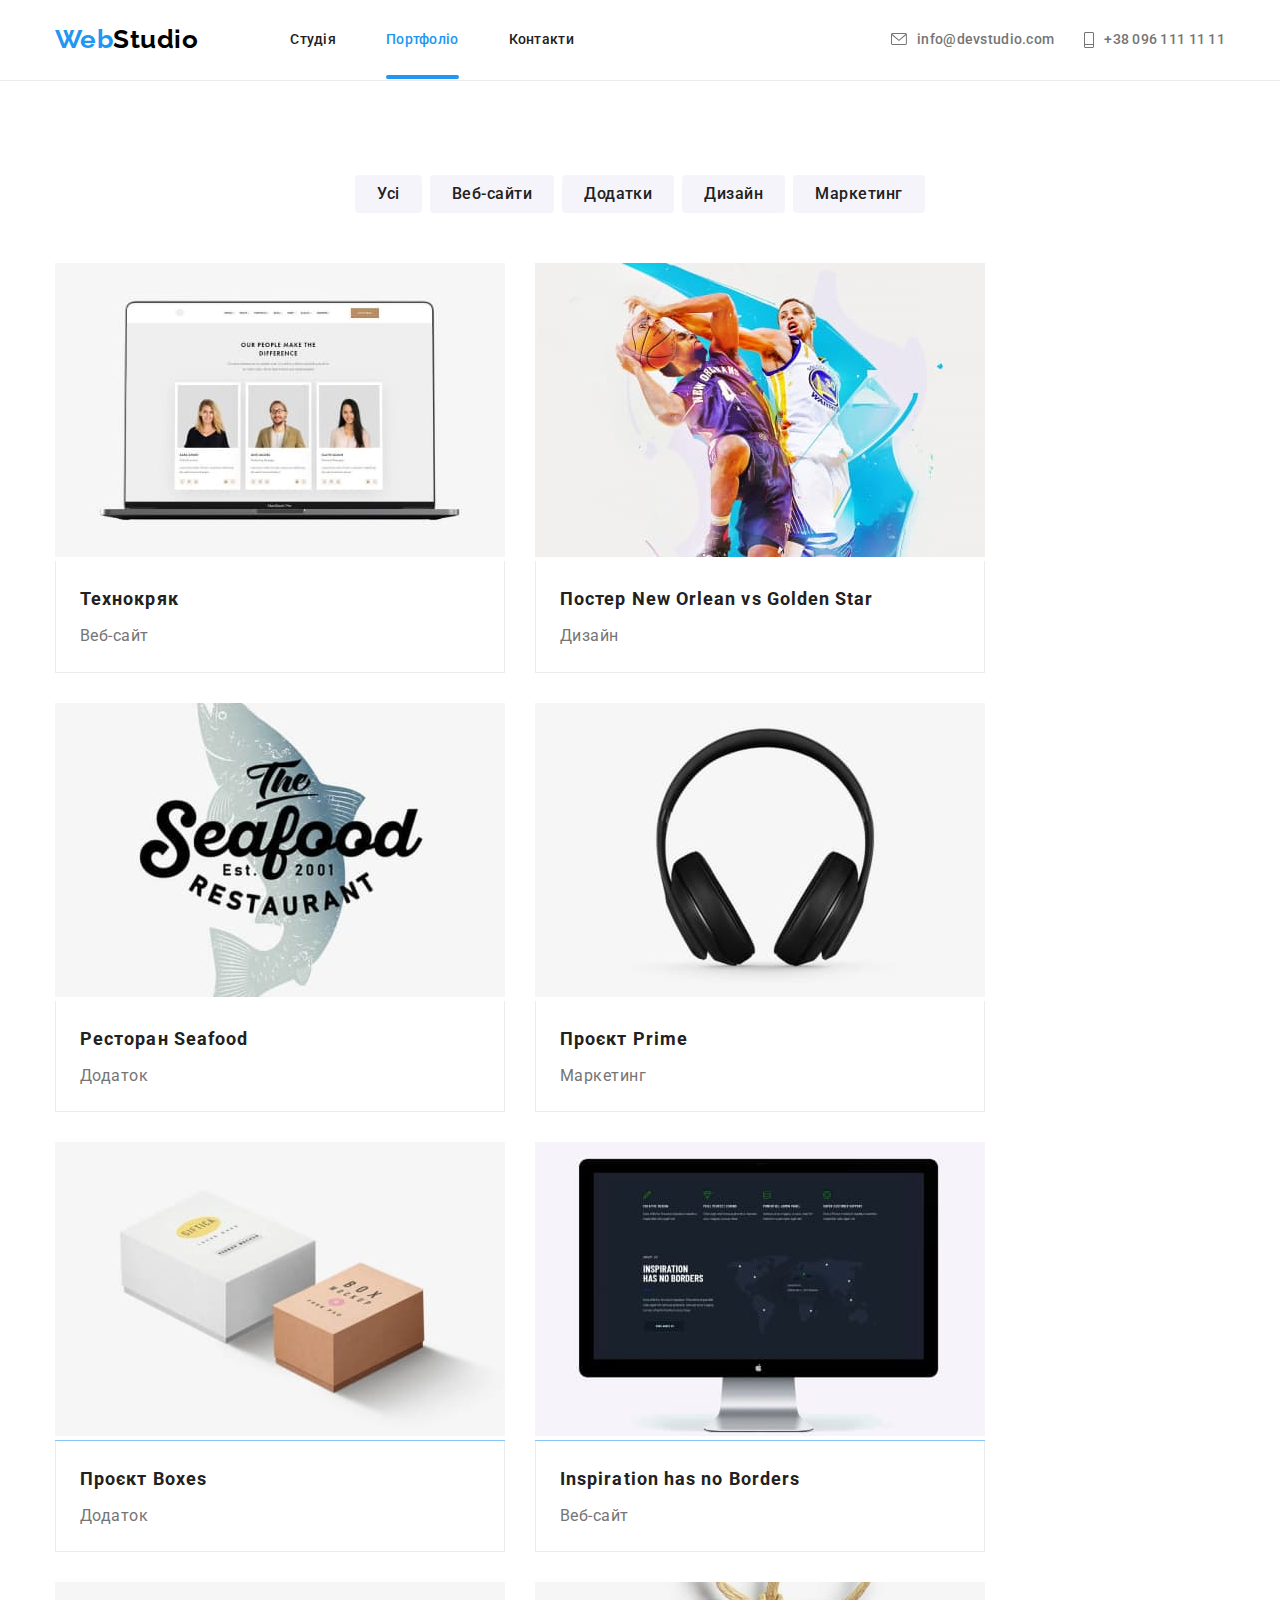
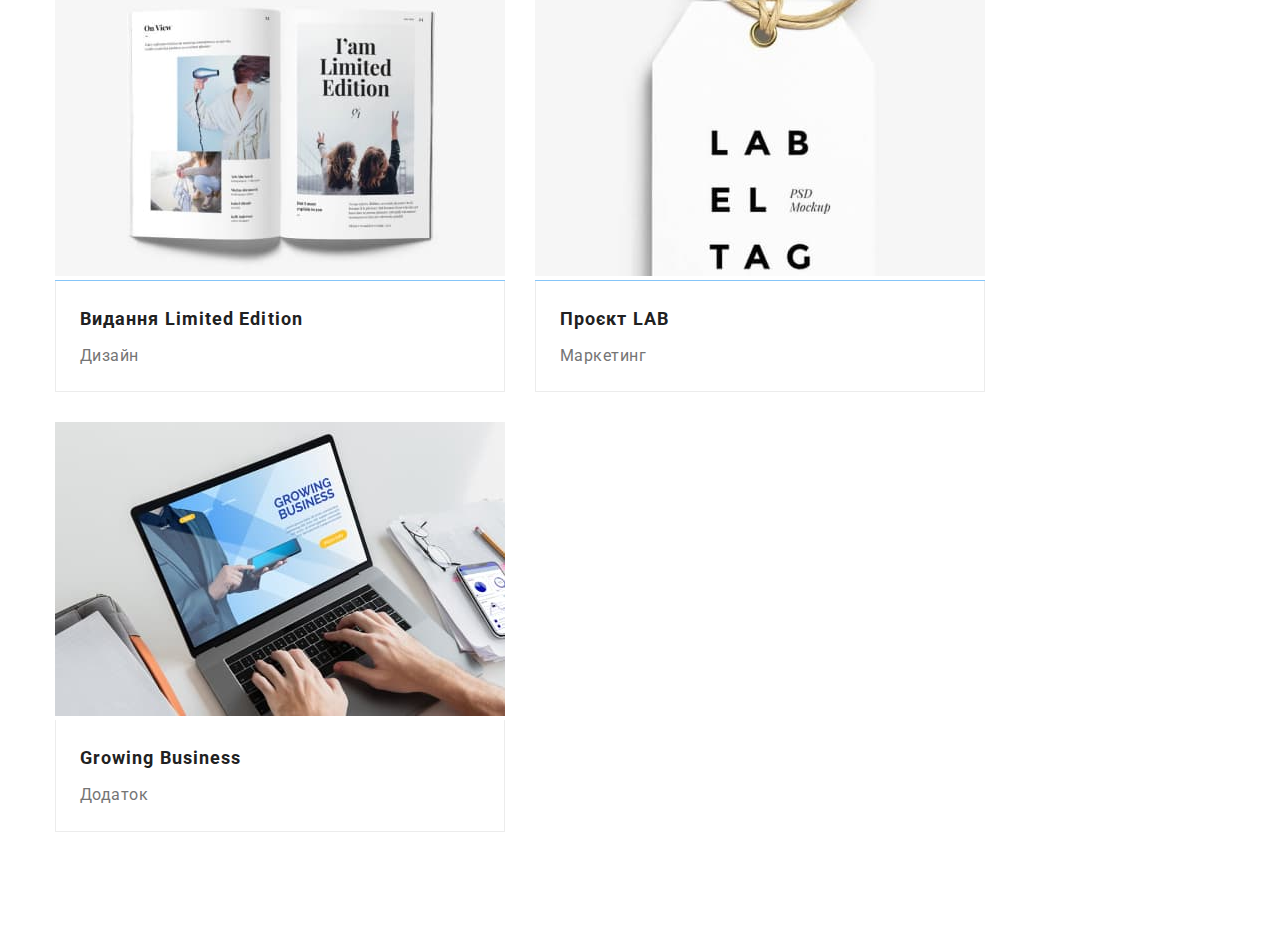
==== commit f56d2169: "input-footer0mobile" ====
--- a/portfolio.html
+++ b/portfolio.html
@@ -142,19 +142,23 @@
     </header>
 
     <main>
-      <!-- <section class="section">
+      <section class="section">
         <div class="container">
-          <ul class="button list">
-            <li><button class="portfolio-btn" type="button">Усі</button></li>
-            <li>
-              <button class="portfolio-btn" type="button">Веб-сайти</button>
-            </li>
-            <li>
-              <button class="portfolio-btn" type="button">Додатки</button>
-            </li>
-            <li><button class="portfolio-btn" type="button">Дизайн</button></li>
-            <li>
-              <button class="portfolio-btn" type="button">Маркетинг</button>
+          <ul class="category list">
+            <li class="category__item">
+              <button class="category__btn" type="button">Усі</button>
+            </li>
+            <li class="category__item">
+              <button class="category__btn" type="button">Веб-сайти</button>
+            </li>
+            <li class="category__item">
+              <button class="category__btn" type="button">Додатки</button>
+            </li>
+            <li class="category__item">
+              <button class="category__btn" type="button">Дизайн</button>
+            </li>
+            <li class="category__item">
+              <button class="category__btn" type="button">Маркетинг</button>
             </li>
           </ul>
 
@@ -164,10 +168,8 @@
               <a href="#" class="section-icon link">
                 <div class="goods-overlay">
                   <img
-                    class="icon-example"
-                    src="./images/Portfolio/laptop.jpg"
+                    src="./images/projects/technocrack/img-mobile.jpg"
                     alt="open laptop with website on the screen"
-                    width="370"
                   />
                   <p class="overlay">
                     Ресурс пропонує комплексні пропозиції з різним рівнем
@@ -185,10 +187,9 @@
               <a href="#" class="section-icon link">
                 <div class="goods-overlay">
                   <img
-                    class="icon-example"
-                    src="./images/Portfolio/players.jpg"
+                     
+                    src="./images/projects/new-orlean-golden-star/img-mobile.jpg"
                     alt="two basketball players are on battle"
-                    width="370"
                   />
                   <p class="overlay">
                     Ресурс пропонує комплексні пропозиції з різним рівнем
@@ -206,10 +207,9 @@
               <a href="#" class="section-icon link">
                 <div class="goods-overlay">
                   <img
-                    class="icon-example"
-                    src="./images/Portfolio/seafood's_logo.jpg"
+                     
+                    src="./images/projects/seafood/img-mobile.jpg"
                     alt="one of restaurant seafood's logo"
-                    width="370"
                   />
                   <p class="overlay">
                     Ресурс пропонує комплексні пропозиції з різним рівнем
@@ -227,10 +227,9 @@
               <a href="#" class="section-icon link">
                 <div class="goods-overlay">
                   <img
-                    class="icon-example"
-                    src="./images/Portfolio/headphone.jpg"
+                     
+                    src="./images/projects/prime/img-mobile.jpg"
                     alt="black headphone"
-                    width="370"
                   />
                   <p class="overlay">
                     Ресурс пропонує комплексні пропозиції з різним рівнем
@@ -248,10 +247,9 @@
               <a href="#" class="section-icon link">
                 <div class="goods-overlay">
                   <img
-                    class="icon-example"
-                    src="./images/Portfolio/boxes.jpg"
+                     
+                    src="./images/projects/boxes/img-mobile.jpg"
                     alt="two boxes on the floor"
-                    width="370"
                   />
                   <p class="overlay">
                     Ресурс пропонує комплексні пропозиції з різним рівнем
@@ -269,10 +267,9 @@
               <a href="#" class="section-icon link">
                 <div class="goods-overlay">
                   <img
-                    class="icon-example"
-                    src="./images/Portfolio/monitor.jpg"
+                   
+                    src="./images/projects/inspiration/img-mobile.jpg"
                     alt="monitor with open website"
-                    width="370"
                   />
                   <p class="overlay">
                     Ресурс пропонує комплексні пропозиції з різним рівнем
@@ -291,9 +288,8 @@
                 <div class="goods-overlay">
                   <img
                     class="icon-example"
-                    src="./images/Portfolio/book.jpg"
+                    src="./images/projects/limited-edition/img-mobile.jpg"
                     alt="open book with images"
-                    width="370"
                   />
                   <p class="overlay">
                     Ресурс пропонує комплексні пропозиції з різним рівнем
@@ -312,9 +308,8 @@
                 <div class="goods-overlay">
                   <img
                     class="icon-example"
-                    src="./images/Portfolio/sticker.jpg"
+                    src="./images/projects/lab-el-tag/img-mobile.jpg"
                     alt="white sticker with text on it"
-                    width="370"
                   />
                   <p class="overlay">
                     Ресурс пропонує комплексні пропозиції з різним рівнем
@@ -332,10 +327,9 @@
               <a href="#" class="section-icon link">
                 <div class="goods-overlay">
                   <img
-                    class="icon-example"
-                    src="./images/Portfolio/work.jpg"
+                     
+                    src="./images/projects/growing-business/img-mobile.jpg"
                     alt="man works on his business presentation"
-                    width="370"
                   />
                   <p class="overlay">
                     Ресурс пропонує комплексні пропозиції з різним рівнем
@@ -351,7 +345,7 @@
             </li>
           </ul>
         </div>
-      </section> -->
+      </section>
     </main>
 
     <!-- <footer class="page-footer">
--- a/css/main.min.css
+++ b/css/main.min.css
@@ -1 +1 @@
-:root{--primary-color-text: #757575;--secondary-color-text: #212121;--accent-color: #2196f3;--hero-logo-text: #ffffff;--studio-color-text: #000000;--secondary-back-color: #2f303a;--team-btn-back-color: #f5f4fa;--hidden-btn-hero-color: #188ce8;--border: #ececec;--hero-bg-color: #c4c4c4;--social-list-icon: #afb1b8;--transition-dur-and-func: 250ms cubic-bezier(0.4, 0, 0.2, 1)}.visually-hidden{position:absolute;white-space:nowrap;width:1px;height:1px;overflow:hidden;border:0;padding:0;clip:rect(0 0 0 0);clip-path:inset(50%);margin:-1px}.footer-socials__link,.worker__socials-link{display:flex;align-items:center;justify-content:center;width:44px;height:44px;border-radius:50%}.footer-button,.hero__btn,.modal-button-submit{color:var(--hero-logo-text);background-color:var(--accent-color)}body{background-color:#fff;color:var(--primary-color-text);font-family:Roboto,sans-serif;letter-spacing:.03em}.list{list-style:none}.link{text-decoration:none}h1,h2,h3,h4,p{margin-bottom:0;margin-top:0}ul,ol{margin-bottom:0;margin-top:0;padding-left:0}.container{padding-left:15px;padding-right:15px}@media screen and (min-width: 480px){.container{max-width:480px;margin-left:auto;margin-right:auto}}@media screen and (min-width: 768px){.container{max-width:738px}}@media screen and (min-width: 1200px){.container{max-width:1200px}}.section{padding-top:94px;padding-bottom:94px}.logo{font-family:Raleway,sans-serif;font-weight:700;font-size:26px;line-height:1.2;display:inline;color:var(--accent-color)}.logo__second-part--black{color:var(--studio-color-text)}@media screen and (max-width: 767px){.page-header__container{display:flex;align-items:center;justify-content:space-between}}@media screen and (min-width: 768px){.page-header__container{display:flex;align-items:center}}.mobile-menu__container{position:relative;display:flex;flex-direction:column;padding:48px 40px;width:100%;height:100%}@media screen and (max-width: 767px){.menu{display:none}}@media screen and (min-width: 768px){.menu{display:flex;column-gap:50px;margin-left:87px}.menu__link{position:relative;font-size:14px;font-weight:500;letter-spacing:.02em;color:var(--secondary-color-text);line-height:1.1;padding:32px 0px;transition:color var(--transition-dur-and-func)}.menu__link::after{content:"";display:block;position:absolute;left:0;bottom:0;width:100%;height:4px;background-color:var(--accent-color);border-radius:2px;transform:scaleX(0);transition:transform var(--transition-dur-and-func)}.menu__link:hover::after,.menu__link:focus::after{transform:scaleX(1)}.menu__link--current{color:var(--accent-color)}.menu__link--current::after{content:"";display:block;position:absolute;left:0;bottom:0;width:100%;height:4px;background-color:var(--accent-color);border-radius:2px;transform:scaleX(1);transition:transform var(--transition-dur-and-func)}}@media screen and (min-width: 1200px){.menu{margin-left:92px}}@media screen and (max-width: 767px){.open-mobile-menu-btn{border:none;padding:0;background-color:rgba(0,0,0,0);line-height:0}.open-mobile-menu-btn__icon{width:40px;height:40px}}@media screen and (min-width: 768px){.open-mobile-menu-btn{display:none}}.mobile-menu{position:fixed;left:0;top:0;z-index:100;width:100%;height:100%;background-color:#fff;opacity:0;visibility:hidden;pointer-events:none;transition:opacity var(--transition-dur-and-func),visibility var(--transition-dur-and-func)}.mobile-menu.is-open{opacity:1;visibility:visible;pointer-events:auto}@media screen and (max-width: 767px){.mobile-menu__close-btn{position:absolute;top:10px;right:15px;border:none;padding:0;background-color:rgba(0,0,0,0);line-height:0}.mobile-menu__close-icon{width:40px;height:40px}.mobile-menu__close-icon:hover,.mobile-menu__close-icon:focus{fill:var(--accent-color)}}.mobile-menu__box{display:flex;flex-direction:column;height:100vh}@media screen and (max-width: 767px){.mobile-nav__list{font-size:40px;font-weight:500;letter-spacing:.02em;line-height:1.175}.mobile-nav__item:not(:last-child){margin-bottom:32px}.mobile-nav__link{color:var(--secondary-color-text)}.mobile-nav__link--current{color:var(--accent-color)}}@media screen and (max-width: 767px){.mobile-menu__contact-list{font-size:34px;font-weight:500;letter-spacing:.02em;line-height:1.17;margin-top:auto;margin-bottom:64px}.mobile-menu__tel{color:var(--accent-color)}.mobile-menu__email{font-size:24px;color:var(--primary-color-text)}}@media screen and (max-width: 767px){.mobile-socials__list{display:flex;flex-wrap:wrap;align-items:center;font-size:18px;font-weight:500;letter-spacing:.02em;line-height:1.2}.mobile-socials__item:not(:last-child){padding-right:10px;margin-right:10px;border-right:1px solid rgba(33,33,33,.2)}.mobile-socials__link{color:var(--accent-color)}}.auth-nav{display:none}@media screen and (min-width: 768px){.auth-nav{display:flex;flex-direction:column;row-gap:10px}.auth-nav--margin-left{margin-left:auto}.auth-nav__icon{display:flex;align-items:center;fill:currentColor;margin-right:10px}.auth-nav__link{display:flex;align-items:center;color:var(--primary-color-text);font-size:14px;font-weight:500;letter-spacing:.02em;line-height:1.1;transition:color var(--transition-dur-and-func)}.auth-nav__link:hover,.auth-nav__link:focus{color:var(--accent-color)}}@media screen and (min-width: 1200px){.auth-nav{display:flex;flex-direction:row;column-gap:30px}}.title{color:var(--secondary-color-text);font-weight:700;font-size:36px;line-height:1.17;text-align:center}.backdrop{position:fixed;top:0;left:0;z-index:100;width:100%;height:100%;background-color:rgba(0,0,0,.2);opacity:1;visibility:visible;pointer-events:auto;transition:opacity 1000ms cubic-bezier(0.4, 0, 0.2, 1),visibility 1000ms cubic-bezier(0.4, 0, 0.2, 1)}.is-hidden{opacity:0;visibility:hidden;pointer-events:none}.modal{width:528px;background-color:#fff;position:absolute;top:50%;left:50%;transform:translate(-50%, -50%);box-shadow:0px 1px 3px rgba(0,0,0,.12),0px 1px 1px rgba(0,0,0,.14),0px 2px 1px rgba(0,0,0,.2);border-radius:4px}.modal-close-btn{background:rgba(0,0,0,0);border:1px solid rgba(0,0,0,.1);position:absolute;top:8px;right:8px;display:flex;width:30px;height:30px;align-items:center;justify-content:center;cursor:pointer;border-radius:50%;transition:background-color var(--transition-dur-and-func),fill var(--transition-dur-and-func)}.modal-close-btn:hover,.modal-close-btn:focus{fill:var(--accent-color)}.modal-title{color:var(--secondary-color-text);font-size:20px;line-height:1.15;font-weight:700;text-align:center;margin-bottom:12px}.modal-form{display:flex;flex-direction:column;padding:40px}.modal-form-field{margin-bottom:10px}.modal-field-desc{display:block;font-size:12px;line-height:1.16;margin-bottom:4px}.modal-form-input{width:100%;font-size:12px;border-radius:4px;border:1px solid rgba(33,33,33,.2);height:40px;padding-left:42px;transition:border var(--transition-dur-and-func)}.modal-form-input:focus{outline:none;border-color:var(--accent-color)}.modal-input-wrapper{position:relative;display:block}.modal-input-icon{position:absolute;top:50%;left:12px;transform:translateY(-50%);transition:fill var(--transition-dur-and-func)}.modal-form-input:focus+.modal-input-icon{fill:var(--accent-color)}.modal-form-comment{display:block;resize:none;padding:12px 16px;font-size:12px;line-height:1.16;height:120px;width:100%;border-radius:4px;border:1px solid rgba(33,33,33,.2);transition:border var(--transition-dur-and-func)}.modal-form-comment:focus{outline:none;border-color:var(--accent-color)}.modal-form-comment::placeholder{color:rgba(117,117,117,.5)}.modal-form-check-field{display:flex;align-items:center;padding-left:13px;margin-top:10px;margin-bottom:30px}.modal-check{appearance:none;position:absolute}.modal-own-checkbox{width:16px;height:15px;margin-right:7px;border:2px solid var(--secondary-color-text);border-radius:2px;cursor:pointer;transition:background-color var(--transition-dur-and-func)}.modal-check:checked+.modal-own-checkbox{background-color:var(--accent-color);transition:background-color var(--transition-dur-and-func);border:none}.modal-check:focus+.modal-own-checkbox{box-shadow:0 0 0 2px rgba(33,150,243,.5)}.modal-own-checkbox-icon{display:none}.modal-check:checked+.modal-own-checkbox .modal-own-checkbox-icon{display:block;transition:fill var(--transition-dur-and-func)}.modal-text-agreement{font-size:14px;line-height:1.7}.modal-conditions{color:var(--accent-color)}.modal-conditions:hover{text-decoration:none}.modal-button-submit{font-size:16px;font-weight:700;letter-spacing:.06em;align-self:center;width:200px;height:50px;border:none;padding:10px 52px;border-radius:4px;cursor:pointer;box-shadow:0px 4px 4px rgba(0,0,0,.15);transition:color var(--transition-dur-and-func),background-color var(--transition-dur-and-func),box-shadow var(--transition-dur-and-func)}.modal-button-submit:hover,.modal-button-submit:focus{background:var(--hidden-btn-hero-color);box-shadow:0px 4px 4px rgba(0,0,0,.15);border-radius:4px}.page-footer-container{display:flex;align-items:baseline}.page-header{padding-top:16px;padding-bottom:16px}@media screen and (min-width: 768px){.page-header{padding-top:26px;padding-bottom:26px}}@media screen and (min-width: 1200px){.page-header{padding-top:24px;padding-bottom:25px}}.hero{text-align:center;max-width:480px;height:400px;padding:118px 0;margin-left:auto;margin-right:auto;background-color:var(--hero-bg-color);background-image:linear-gradient(rgba(47, 48, 58, 0.4), rgba(47, 48, 58, 0.4)),url("../../images/mobile/header-mobile.jpg");background-repeat:no-repeat;background-size:cover;background-position:center}.hero__text{color:var(--hero-logo-text);align-items:center;font-size:26px;font-weight:900;letter-spacing:.06em;line-height:1.6;text-align:center;text-transform:uppercase;margin-bottom:30px}.hero__btn{font-size:16px;font-weight:700;letter-spacing:.06em;border-radius:4px;cursor:pointer;font-family:inherit;line-height:1.9;padding:10px 32px;border:0;align-items:center;text-align:center;transition:background-color var(--transition-dur-and-func)}.hero__btn:hover,.hero__btn:focus{background:var(--hidden-btn-hero-color);box-shadow:0px 4px 4px rgba(0,0,0,.15);border-radius:4px}@media screen and (min-device-pixel-ratio: 2)and (max-width: 767px),screen and (min-resolution: 192dpi)and (max-width: 767px),screen and (min-resolution: 2dppx)and (max-width: 767px){.hero{background-image:linear-gradient(rgba(47, 48, 58, 0.4), rgba(47, 48, 58, 0.4)),url("../../images/mobile/header-mobile@2x.jpg")}}@media screen and (min-width: 768px){.hero{max-width:768px;background-image:linear-gradient(rgba(47, 48, 58, 0.4), rgba(47, 48, 58, 0.4)),url("../../images/tablet/header-tablet.jpg")}}@media screen and (min-device-pixel-ratio: 2)and (min-width: 768px),screen and (min-resolution: 192dpi)and (min-width: 768px),screen and (min-resolution: 2dppx)and (min-width: 768px){.hero{background-image:linear-gradient(rgba(47, 48, 58, 0.4), rgba(47, 48, 58, 0.4)),url("../../images/tablet/header-tablet@2x.jpg")}}@media screen and (min-width: 1200px){.hero{max-width:1600px;height:600px;padding:200px 0;background-image:linear-gradient(rgba(47, 48, 58, 0.4), rgba(47, 48, 58, 0.4)),url("../../images/desktop/work.jpg")}.hero__text{font-size:44px;font-weight:900;letter-spacing:.06em}}@media screen and (min-device-pixel-ratio: 2)and (min-width: 1200px),screen and (min-resolution: 192dpi)and (min-width: 1200px),screen and (min-resolution: 2dppx)and (min-width: 1200px){.hero{background-image:linear-gradient(rgba(47, 48, 58, 0.4), rgba(47, 48, 58, 0.4)),url("../../images//desktop/work@2x.jpg")}}.benefits{display:block}.benefits__item:not(:last-child){margin-bottom:30px}.benefits__wrapper{display:flex;background-color:var(--team-btn-back-color);height:120px;margin-bottom:30px;align-items:center;justify-content:center}.benefits__title{text-align:center;color:var(--secondary-color-text);font-size:14px;line-height:1.1;text-transform:uppercase;margin-bottom:10px}.benefits__text{font-size:14px;line-height:1.7}@media screen and (min-width: 767px)and (max-width: 1199px){.benefits{display:flex;flex-wrap:wrap}.benefits__item{width:calc((100% - 30px)/2)}.benefits__item:not(:last-child){margin-bottom:30px;margin-right:30px}}.title_margin-bottom{margin-bottom:50px}.about{padding-top:0px}.example{display:flex;column-gap:30px}.example__icon{display:block;max-width:100%}.example__title{position:relative}.example__over-text{position:absolute;left:0;bottom:0;display:flex;align-items:center;justify-content:center;font-weight:700;font-size:14px;line-height:1.14;width:370px;height:70px;text-transform:uppercase;color:var(--hero-logo-text);background:rgba(47,48,58,.8)}.team-section{background-color:var(--team-btn-back-color)}.workers{display:flex;column-gap:30px}.worker__item{background-color:var(--hero-logo-text);flex-basis:calc(100% - 22.5px);box-shadow:0px 1px 3px rgba(0,0,0,.12),0px 1px 1px rgba(0,0,0,.14),0px 2px 1px rgba(0,0,0,.2);border-radius:0px 0px 4px 4px}.worker__names-position{padding-top:30px;padding-bottom:30px}.worker__name{color:var(--secondary-color-text);font-weight:500;font-size:16px;line-height:1.2;text-align:center;margin-bottom:10px}.worker__profession{margin-bottom:16px;font-size:16px;line-height:1.2;text-align:center}.worker__socials{display:flex;justify-content:center;column-gap:10px}.worker__socials-icon{display:flex;fill:var(--social-list-icon);transition:fill var(--transition-dur-and-func)}.worker__socials-link:hover .worker__socials-icon,.worker__socials-link:focus .worker__socials-icon{fill:var(--hero-logo-text)}.worker__socials-link{transition:background-color var(--transition-dur-and-func)}.worker__socials-link:hover,.worker__socials-link:focus{color:var(--hero-logo-text);background-color:var(--accent-color)}.customers{display:flex;column-gap:30px}.customers__item{flex-basis:calc(100% - 25px)}.customers__link{display:flex;align-items:center;justify-content:center;border-radius:4px;border:1px solid var(--social-list-icon);height:92px;color:var(--social-list-icon);transition:color var(--transition-dur-and-func),border var(--transition-dur-and-func)}.customers__link:hover,.customers__link:focus{border-color:var(--accent-color);color:var(--accent-color)}.customers__icon{width:106px;height:60px;fill:currentColor}.border-head{border-bottom:1px solid var(--border)}.button{display:flex;column-gap:8px;justify-content:center;margin-bottom:50px}.portfolio-btn{color:var(--secondary-color-text);background:var(--team-btn-back-color);font-family:inherit;font-size:16px;font-weight:500;letter-spacing:.03em;border:none;cursor:pointer;line-height:1.6;text-align:center;padding:6px 22px;border-radius:4px;transition:background-color var(--transition-dur-and-func),box-shadow var(--transition-dur-and-func),color var(--transition-dur-and-func)}.portfolio-btn:active,.portfolio-btn:hover,.portfolio-btn:focus{background-color:var(--accent-color);color:var(--hero-logo-text);box-shadow:0px 3px 1px rgba(0,0,0,.1),0px 1px 2px rgba(0,0,0,.08),0px 2px 1px rgba(0,0,0,.12)}.goods-overlay{position:relative;overflow:hidden;transform:translateY(0%)}.overlay{display:flex;align-items:center;justify-content:center;font-size:18px;line-height:1.5;padding:63px 24px;position:absolute;top:0;left:0;width:100%;height:100%;transform:translateY(100%);transition:transform var(--transition-dur-and-func);color:#fff;background-color:rgba(33,150,243,.9)}.section-icon:hover .overlay,.section-icon:focus .overlay{transform:translateY(0%)}.items{display:flex;flex-wrap:wrap;gap:30px}.goods{flex-basis:calc((100% - 60px)/3)}.type{padding:20px 24px;border-bottom:1px solid var(--border);border-right:1px solid var(--border);border-left:1px solid var(--border)}.section-icon{display:block;transition:box-shadow var(--transition-dur-and-func)}.section-icon:hover,.section-icon:focus{box-shadow:0px 4px 4px rgba(0,0,0,.25)}.section-icon .icon-title{color:var(--secondary-color-text);font-size:18px;font-weight:700;letter-spacing:.06em;line-height:2;margin-bottom:4px}.section-icon .icon-text{color:var(--primary-color-text);font-size:16px;line-height:1.9}.page-footer{background-color:var(--secondary-back-color);padding-top:60px;padding-bottom:60px}.logo__margin-bottom{display:inline-block;margin-bottom:20px}.logo__second-part--white{color:var(--hero-logo-text)}.address__item:not(:last-child){margin-bottom:9px}.address__link{color:var(--hero-logo-text);font-style:normal;font-size:14px;line-height:1.7;transition:color var(--transition-dur-and-func)}.address__contacts{color:rgba(255,255,255,.6);font-style:normal;font-size:14px;line-height:1.7;transition:color var(--transition-dur-and-func)}.footer__socials--margin-left{margin-left:70px}.footer-socials__title{color:var(--hero-logo-text);margin-bottom:20px;text-transform:uppercase}.footer-socials__list{display:flex;column-gap:10px}.footer-socials__link{background:rgba(255,255,255,.1);color:var(--hero-logo-text);transition:background var(--transition-dur-and-func)}.footer-socials__link:hover,.footer-socials__link:focus{background:var(--accent-color)}.footer-social__icon{fill:currentColor}.subscribe{margin-left:auto}.form-footer{display:flex}.footer-mailing__input{font-family:Roboto,sans-serif;display:block;width:358px;height:50px;font-size:16px;line-height:1.25;padding-left:15px;margin-right:12px;border-radius:4px;color:rgba(255,255,255,.6);background-color:rgba(0,0,0,0);border:1px solid rgba(255,255,255,.3);box-shadow:0px 4px 4px rgba(0,0,0,.15);outline:none}.footer-button{font-family:Roboto,sans-serif;display:flex;position:relative;font-size:16px;font-weight:700;letter-spacing:.06em;line-height:1.88;border-radius:4px;border:none;width:200px;height:50px;padding:10px 28px;cursor:pointer;transition:color var(--transition-dur-and-func),background-color var(--transition-dur-and-func),box-shadow var(--transition-dur-and-func)}.footer-button:focus,.footer-button:hover{background:var(--hidden-btn-hero-color);box-shadow:0px 4px 4px rgba(0,0,0,.15);border-radius:4px}.footer-button__icon{position:absolute;right:35px;top:15px;width:24px;height:24px;fill:#fff}/*# sourceMappingURL=main.min.css.map */+:root{--primary-color-text: #757575;--secondary-color-text: #212121;--accent-color: #2196f3;--hero-logo-text: #ffffff;--studio-color-text: #000000;--secondary-back-color: #2f303a;--team-btn-back-color: #f5f4fa;--hidden-btn-hero-color: #188ce8;--border: #ececec;--hero-bg-color: #c4c4c4;--social-list-icon: #afb1b8;--transition-dur-and-func: 250ms cubic-bezier(0.4, 0, 0.2, 1)}.visually-hidden{position:absolute;white-space:nowrap;width:1px;height:1px;overflow:hidden;border:0;padding:0;clip:rect(0 0 0 0);clip-path:inset(50%);margin:-1px}.footer-socials__link,.worker__socials-link{display:flex;align-items:center;justify-content:center;width:44px;height:44px;border-radius:50%}.footer-button,.hero__btn,.modal-button-submit{color:var(--hero-logo-text);background-color:var(--accent-color)}body{background-color:#fff;color:var(--primary-color-text);font-family:Roboto,sans-serif;letter-spacing:.03em}.list{list-style:none}.link{text-decoration:none}h1,h2,h3,h4,p{margin-bottom:0;margin-top:0}ul,ol{margin-bottom:0;margin-top:0;padding-left:0}.container{padding-left:15px;padding-right:15px}@media screen and (min-width: 480px){.container{max-width:450px;margin-left:auto;margin-right:auto}}@media screen and (min-width: 768px){.container{max-width:737px}}@media screen and (min-width: 1200px){.container{max-width:1200px}}.section{padding-top:60px;padding-bottom:60px}@media screen and (min-width: 1200px){.section{padding-top:94px;padding-bottom:94px}}.logo{font-family:Raleway,sans-serif;font-weight:700;font-size:26px;line-height:1.2;display:inline;color:var(--accent-color)}.logo__second-part--black{color:var(--studio-color-text)}.logo__second-part--white{color:var(--hero-logo-text)}.logo__margin-bottom{display:inline-block;margin-bottom:20px}.border-head{border-bottom:1px solid var(--border)}@media screen and (max-width: 767px){.page-header__container{display:flex;align-items:center;justify-content:space-between}}@media screen and (min-width: 768px){.page-header__container{display:flex;align-items:center}}.mobile-menu__container{position:relative;display:flex;flex-direction:column;padding:48px 40px;width:100%;height:100%}@media screen and (max-width: 767px){.menu{display:none}}@media screen and (min-width: 768px){.menu{display:flex;column-gap:50px;margin-left:87px}.menu__link{position:relative;font-size:14px;font-weight:500;letter-spacing:.02em;color:var(--secondary-color-text);line-height:1.1;padding:32px 0px;transition:color var(--transition-dur-and-func)}.menu__link::after{content:"";display:block;position:absolute;left:0;bottom:0;width:100%;height:4px;background-color:var(--accent-color);border-radius:2px;transform:scaleX(0);transition:transform var(--transition-dur-and-func)}.menu__link:hover::after,.menu__link:focus::after{transform:scaleX(1)}.menu__link--current{color:var(--accent-color)}.menu__link--current::after{content:"";display:block;position:absolute;left:0;bottom:0;width:100%;height:4px;background-color:var(--accent-color);border-radius:2px;transform:scaleX(1);transition:transform var(--transition-dur-and-func)}}@media screen and (min-width: 1200px){.menu{margin-left:92px}}@media screen and (max-width: 767px){.open-mobile-menu-btn{border:none;padding:0;background-color:rgba(0,0,0,0);line-height:0}.open-mobile-menu-btn__icon{width:40px;height:40px}}@media screen and (min-width: 768px){.open-mobile-menu-btn{display:none}}.mobile-menu{position:fixed;left:0;top:0;z-index:100;width:100%;height:100%;background-color:#fff;opacity:0;visibility:hidden;pointer-events:none;transition:opacity var(--transition-dur-and-func),visibility var(--transition-dur-and-func)}.mobile-menu.is-open{opacity:1;visibility:visible;pointer-events:auto}@media screen and (max-width: 767px){.mobile-menu__close-btn{position:absolute;top:10px;right:15px;border:none;padding:0;background-color:rgba(0,0,0,0);line-height:0}.mobile-menu__close-icon{width:40px;height:40px}.mobile-menu__close-icon:hover,.mobile-menu__close-icon:focus{fill:var(--accent-color)}}.mobile-menu__box{display:flex;flex-direction:column;height:100vh}@media screen and (max-width: 767px){.mobile-nav__list{font-size:40px;font-weight:500;letter-spacing:.02em;line-height:1.175}.mobile-nav__item:not(:last-child){margin-bottom:32px}.mobile-nav__link{color:var(--secondary-color-text)}.mobile-nav__link--current{color:var(--accent-color)}}@media screen and (max-width: 767px){.mobile-menu__contact-list{font-size:34px;font-weight:500;letter-spacing:.02em;line-height:1.17;margin-top:auto;margin-bottom:64px}.mobile-menu__tel{color:var(--accent-color)}.mobile-menu__email{font-size:24px;color:var(--primary-color-text)}}@media screen and (max-width: 767px){.mobile-socials__list{display:flex;flex-wrap:wrap;align-items:center;font-size:18px;font-weight:500;letter-spacing:.02em;line-height:1.2}.mobile-socials__item:not(:last-child){padding-right:10px;margin-right:10px;border-right:1px solid rgba(33,33,33,.2)}.mobile-socials__link{color:var(--accent-color)}}.auth-nav{display:none}@media screen and (min-width: 768px){.auth-nav{display:flex;flex-direction:column;row-gap:10px}.auth-nav--margin-left{margin-left:auto}.auth-nav__icon{display:flex;align-items:center;fill:currentColor;margin-right:10px}.auth-nav__link{display:flex;align-items:center;color:var(--primary-color-text);font-size:14px;font-weight:500;letter-spacing:.02em;line-height:1.1;transition:color var(--transition-dur-and-func)}.auth-nav__link:hover,.auth-nav__link:focus{color:var(--accent-color)}}@media screen and (min-width: 1200px){.auth-nav{display:flex;flex-direction:row;column-gap:30px}}@media screen and (max-width: 1999px){.title{color:var(--secondary-color-text);font-size:28px;font-weight:700;letter-spacing:.03em;line-height:1.17;text-align:center}.title_margin-bottom{margin-bottom:30px}}@media screen and (min-width: 1200px){.title{color:var(--secondary-color-text);font-size:36px;font-weight:700;letter-spacing:.03em;line-height:1.17;text-align:center}.title_margin-bottom{margin-bottom:50px}}.backdrop{position:fixed;top:0;left:0;z-index:100;width:100%;height:100%;background-color:rgba(0,0,0,.2);opacity:1;visibility:visible;pointer-events:auto;transition:opacity 1000ms cubic-bezier(0.4, 0, 0.2, 1),visibility 1000ms cubic-bezier(0.4, 0, 0.2, 1)}.is-hidden{opacity:0;visibility:hidden;pointer-events:none}.modal{width:528px;background-color:#fff;position:absolute;top:50%;left:50%;transform:translate(-50%, -50%);box-shadow:0px 1px 3px rgba(0,0,0,.12),0px 1px 1px rgba(0,0,0,.14),0px 2px 1px rgba(0,0,0,.2);border-radius:4px}.modal-close-btn{background:rgba(0,0,0,0);border:1px solid rgba(0,0,0,.1);position:absolute;top:8px;right:8px;display:flex;width:30px;height:30px;align-items:center;justify-content:center;cursor:pointer;border-radius:50%;transition:background-color var(--transition-dur-and-func),fill var(--transition-dur-and-func)}.modal-close-btn:hover,.modal-close-btn:focus{fill:var(--accent-color)}.modal-title{color:var(--secondary-color-text);font-size:20px;line-height:1.15;font-weight:700;text-align:center;margin-bottom:12px}.modal-form{display:flex;flex-direction:column;padding:40px}.modal-form-field{margin-bottom:10px}.modal-field-desc{display:block;font-size:12px;line-height:1.16;margin-bottom:4px}.modal-form-input{width:100%;font-size:12px;border-radius:4px;border:1px solid rgba(33,33,33,.2);height:40px;padding-left:42px;transition:border var(--transition-dur-and-func)}.modal-form-input:focus{outline:none;border-color:var(--accent-color)}.modal-input-wrapper{position:relative;display:block}.modal-input-icon{position:absolute;top:50%;left:12px;transform:translateY(-50%);transition:fill var(--transition-dur-and-func)}.modal-form-input:focus+.modal-input-icon{fill:var(--accent-color)}.modal-form-comment{display:block;resize:none;padding:12px 16px;font-size:12px;line-height:1.16;height:120px;width:100%;border-radius:4px;border:1px solid rgba(33,33,33,.2);transition:border var(--transition-dur-and-func)}.modal-form-comment:focus{outline:none;border-color:var(--accent-color)}.modal-form-comment::placeholder{color:rgba(117,117,117,.5)}.modal-form-check-field{display:flex;align-items:center;padding-left:13px;margin-top:10px;margin-bottom:30px}.modal-check{appearance:none;position:absolute}.modal-own-checkbox{width:16px;height:15px;margin-right:7px;border:2px solid var(--secondary-color-text);border-radius:2px;cursor:pointer;transition:background-color var(--transition-dur-and-func)}.modal-check:checked+.modal-own-checkbox{background-color:var(--accent-color);transition:background-color var(--transition-dur-and-func);border:none}.modal-check:focus+.modal-own-checkbox{box-shadow:0 0 0 2px rgba(33,150,243,.5)}.modal-own-checkbox-icon{display:none}.modal-check:checked+.modal-own-checkbox .modal-own-checkbox-icon{display:block;transition:fill var(--transition-dur-and-func)}.modal-text-agreement{font-size:14px;line-height:1.7}.modal-conditions{color:var(--accent-color)}.modal-conditions:hover{text-decoration:none}.modal-button-submit{font-size:16px;font-weight:700;letter-spacing:.06em;align-self:center;width:200px;height:50px;border:none;padding:10px 52px;border-radius:4px;cursor:pointer;box-shadow:0px 4px 4px rgba(0,0,0,.15);transition:color var(--transition-dur-and-func),background-color var(--transition-dur-and-func),box-shadow var(--transition-dur-and-func)}.modal-button-submit:hover,.modal-button-submit:focus{background:var(--hidden-btn-hero-color);box-shadow:0px 4px 4px rgba(0,0,0,.15);border-radius:4px}.page-footer-container{display:flex;flex-direction:column;align-items:center}@media screen and (min-width: 767px)and (max-width: 1199px){.page-footer-container{justify-content:space-around;gap:0}}@media screen and (min-width: 1200px){.page-footer-container{flex-direction:row;align-items:baseline;text-align:start}}.category__btn{color:var(--secondary-color-text);background:var(--team-btn-back-color);font-family:inherit;font-size:16px;font-weight:500;letter-spacing:.03em;border:none;cursor:pointer;line-height:1.6;text-align:center;padding:6px 22px;border-radius:4px;transition:background-color var(--transition-dur-and-func),box-shadow var(--transition-dur-and-func),color var(--transition-dur-and-func)}.category__btn:active,.category__btn:hover,.category__btn:focus{background-color:var(--accent-color);color:var(--hero-logo-text);box-shadow:0px 3px 1px rgba(0,0,0,.1),0px 1px 2px rgba(0,0,0,.08),0px 2px 1px rgba(0,0,0,.12)}@media screen and (min-width: 320px){.category{display:flex;flex-wrap:wrap;justify-content:start;column-gap:8px;row-gap:15px;margin-bottom:40px}}@media screen and (min-width: 768px){.category{justify-content:center;margin-bottom:30px}}@media screen and (min-width: 1200px){.category{margin-bottom:50px}}.page-header{padding-top:16px;padding-bottom:16px}@media screen and (min-width: 768px){.page-header{padding-top:26px;padding-bottom:26px}}@media screen and (min-width: 1200px){.page-header{padding-top:24px;padding-bottom:25px}}.hero{text-align:center;max-width:480px;height:400px;padding:118px 0;margin-left:auto;margin-right:auto;background-color:var(--hero-bg-color);background-image:linear-gradient(rgba(47, 48, 58, 0.4), rgba(47, 48, 58, 0.4)),url("../images/mobile/header-mobile.jpg");background-repeat:no-repeat;background-size:cover;background-position:center}.hero__text{color:var(--hero-logo-text);align-items:center;font-size:26px;font-weight:900;letter-spacing:.06em;line-height:1.6;text-align:center;text-transform:uppercase;margin-bottom:30px}.hero__btn{font-size:16px;font-weight:700;letter-spacing:.06em;border-radius:4px;cursor:pointer;font-family:inherit;line-height:1.9;padding:10px 32px;border:0;align-items:center;text-align:center;transition:background-color var(--transition-dur-and-func)}.hero__btn:hover,.hero__btn:focus{background:var(--hidden-btn-hero-color);box-shadow:0px 4px 4px rgba(0,0,0,.15);border-radius:4px}@media screen and (min-device-pixel-ratio: 2)and (max-width: 767px),screen and (min-resolution: 192dpi)and (max-width: 767px),screen and (min-resolution: 2dppx)and (max-width: 767px){.hero{background-image:linear-gradient(rgba(47, 48, 58, 0.4), rgba(47, 48, 58, 0.4)),url("../../images/mobile/header-mobile@2x.jpg")}}@media screen and (min-width: 768px){.hero{max-width:768px;background-image:linear-gradient(rgba(47, 48, 58, 0.4), rgba(47, 48, 58, 0.4)),url("../../images/tablet/header-tablet.jpg")}}@media screen and (min-device-pixel-ratio: 2)and (min-width: 768px),screen and (min-resolution: 192dpi)and (min-width: 768px),screen and (min-resolution: 2dppx)and (min-width: 768px){.hero{background-image:linear-gradient(rgba(47, 48, 58, 0.4), rgba(47, 48, 58, 0.4)),url("../../images/tablet/header-tablet@2x.jpg")}}@media screen and (min-width: 1200px){.hero{max-width:1600px;height:600px;padding:200px 0;background-image:linear-gradient(rgba(47, 48, 58, 0.4), rgba(47, 48, 58, 0.4)),url("../../images/desktop/work.jpg")}.hero__text{font-size:44px;font-weight:900;letter-spacing:.06em}}@media screen and (min-device-pixel-ratio: 2)and (min-width: 1200px),screen and (min-resolution: 192dpi)and (min-width: 1200px),screen and (min-resolution: 2dppx)and (min-width: 1200px){.hero{background-image:linear-gradient(rgba(47, 48, 58, 0.4), rgba(47, 48, 58, 0.4)),url("../../images//desktop/work@2x.jpg")}}.benefits{display:block}.benefits__item:not(:last-child){margin-bottom:30px}.benefits__wrapper{display:flex;background-color:var(--team-btn-back-color);height:120px;margin-bottom:30px;align-items:center;justify-content:center}.benefits__title{text-align:center;color:var(--secondary-color-text);font-size:14px;line-height:1.1;text-transform:uppercase;margin-bottom:10px}.benefits__text{font-size:14px;line-height:1.7}@media screen and (min-width: 767px)and (max-width: 1200px){.benefits{display:flex;flex-direction:row;flex-wrap:wrap;gap:30px}.benefits__item{width:calc((100% - 30px)/2)}.benefits__item:not(:last-child){margin-bottom:0px}.benefits__title{text-align:start}}@media screen and (min-width: 1200px){.benefits{display:flex;flex-direction:row;flex-wrap:wrap;gap:30px}.benefits__item{width:calc((100% - 90px)/4)}.benefits__title{text-align:start}}.work-section{display:none}@media screen and (min-width: 1200px){.work-section{display:block}.about{padding-top:0px}.example{display:flex;column-gap:30px}.example__icon{display:block;max-width:100%}.example__title{position:relative}.example__over-text{position:absolute;left:0;bottom:0;display:flex;align-items:center;justify-content:center;font-weight:700;font-size:14px;line-height:1.14;width:370px;height:70px;text-transform:uppercase;color:var(--hero-logo-text);background:rgba(47,48,58,.8)}}.team-section{background-color:var(--team-btn-back-color)}.worker__icon{max-width:100%;display:block;height:auto}.worker__item{background-color:var(--hero-logo-text);box-shadow:0px 1px 3px rgba(0,0,0,.12),0px 1px 1px rgba(0,0,0,.14),0px 2px 1px rgba(0,0,0,.2);border-radius:0px 0px 4px 4px}.worker__names-position{padding-top:30px;padding-bottom:30px}.worker__name{color:var(--secondary-color-text);font-size:16px;font-weight:500;letter-spacing:.003em;line-height:1.2;text-align:center;margin-bottom:10px}.worker__profession{margin-bottom:16px;font-size:16px;line-height:1.2;text-align:center}.worker__socials{display:flex;justify-content:center;column-gap:10px}.worker__socials-icon{display:flex;fill:var(--social-list-icon);transition:fill var(--transition-dur-and-func)}.worker__socials-link:hover .worker__socials-icon,.worker__socials-link:focus .worker__socials-icon{fill:var(--hero-logo-text)}.worker__socials-link{transition:background-color var(--transition-dur-and-func)}.worker__socials-link:hover,.worker__socials-link:focus{color:var(--hero-logo-text);background-color:var(--accent-color)}@media screen and (max-width: 767px){.workers{display:block}.worker__item:not(:last-child){margin-bottom:30px}}@media screen and (min-width: 768px)and (max-width: 1200px){.workers{display:flex;flex-wrap:wrap;flex-direction:row;gap:30px}.worker__item{width:calc((100% - 30px)/2)}}@media screen and (min-width: 1200px){.workers{display:flex;gap:30px}.worker__item{width:calc(100% - 22.5px)}}.customers{display:flex;flex-wrap:wrap;flex-direction:row;gap:30px}.customers__link{display:flex;align-items:center;justify-content:center;border-radius:4px;border:1px solid var(--social-list-icon);height:92px;color:var(--social-list-icon);transition:color var(--transition-dur-and-func),border var(--transition-dur-and-func)}.customers__link:hover,.customers__link:focus{border-color:var(--accent-color);color:var(--accent-color)}.customers__icon{width:106px;height:60px;fill:currentColor}@media screen and (max-width: 767px){.customers__item{width:calc((100% - 30px)/2)}}@media screen and (min-width: 768px)and (max-width: 1199px){.customers__item{width:calc((100% - 60px)/3)}}@media screen and (min-width: 1200px){.customers{flex-wrap:nowrap}.customers__item{flex-basis:calc(100% - 25px)}}.goods-overlay{position:relative;overflow:hidden;transform:translateY(0%)}.overlay{display:flex;align-items:center;justify-content:center;font-size:18px;line-height:1.5;padding:63px 24px;position:absolute;top:0;left:0;width:100%;height:100%;transform:translateY(100%);transition:transform var(--transition-dur-and-func);color:#fff;background-color:rgba(33,150,243,.9)}.section-icon:hover .overlay,.section-icon:focus .overlay{transform:translateY(0%)}.items{display:flex;flex-wrap:wrap;gap:30px}.goods{flex-basis:calc((100% - 60px)/3)}.type{padding:20px 24px;border-bottom:1px solid var(--border);border-right:1px solid var(--border);border-left:1px solid var(--border)}.section-icon{display:block;transition:box-shadow var(--transition-dur-and-func)}.section-icon:hover,.section-icon:focus{box-shadow:0px 4px 4px rgba(0,0,0,.25)}.section-icon .icon-title{color:var(--secondary-color-text);font-size:18px;font-weight:700;letter-spacing:.06em;line-height:2;margin-bottom:4px}.section-icon .icon-text{color:var(--primary-color-text);font-size:16px;line-height:1.9}.page-footer-container__box{display:flex;flex-direction:column;gap:60px;text-align:center;margin-bottom:60px}.page-footer{background-color:var(--secondary-back-color);padding-top:60px;padding-bottom:60px}.address__item:not(:last-child){margin-bottom:9px}.address__link{color:var(--hero-logo-text);font-style:normal;font-size:14px;line-height:1.7;transition:color var(--transition-dur-and-func)}.address__contacts{color:rgba(255,255,255,.6);font-style:normal;font-size:14px;line-height:1.7;transition:color var(--transition-dur-and-func)}.footer-socials__title{font-size:14px;font-weight:700;letter-spacing:.03em;text-align:center;color:var(--hero-logo-text);margin-bottom:20px;text-transform:uppercase}.footer-socials__list{display:flex;column-gap:10px}.footer-socials__link{background:rgba(255,255,255,.1);color:var(--hero-logo-text);transition:background var(--transition-dur-and-func)}.footer-socials__link:hover,.footer-socials__link:focus{background:var(--accent-color)}.footer-social__icon{fill:currentColor}.form-footer{display:flex;flex-direction:column;align-items:center;gap:20px}.footer-mailing__input{font-family:Roboto,sans-serif;height:50px;width:450px;max-width:450px;font-size:14px;line-height:1.25;padding-left:15px;margin-right:12px;border-radius:4px;color:rgba(255,255,255,.6);background-color:rgba(0,0,0,0);border:1px solid rgba(255,255,255,.3);box-shadow:0px 4px 4px rgba(0,0,0,.15);outline:none}.footer-button{font-family:Roboto,sans-serif;display:flex;position:relative;font-size:16px;font-weight:700;letter-spacing:.06em;line-height:1.88;border-radius:4px;border:none;width:200px;height:50px;padding:10px 28px;cursor:pointer;transition:color var(--transition-dur-and-func),background-color var(--transition-dur-and-func),box-shadow var(--transition-dur-and-func)}.footer-button:focus,.footer-button:hover{background:var(--hidden-btn-hero-color);box-shadow:0px 4px 4px rgba(0,0,0,.15);border-radius:4px}.footer-button__icon{position:absolute;right:35px;top:15px;width:24px;height:24px;fill:#fff}@media screen and (max-width: 767px){.subscribe{width:100%}}@media screen and (min-width: 768px)and (max-width: 1199px){.page-footer-container__box{flex-direction:row;align-items:baseline;gap:165px}.subscribe{width:100%}.footer-mailing__input{width:450px}}@media screen and (min-width: 1200px){.page-footer-container__box{flex-direction:row;gap:60px;margin-bottom:0;align-items:baseline}.form-footer{flex-direction:row;align-items:center;gap:20px}.footer-socials__title{text-align:start}.subscribe{margin-left:auto}.footer-mailing__input{width:358px}}/*# sourceMappingURL=main.min.css.map */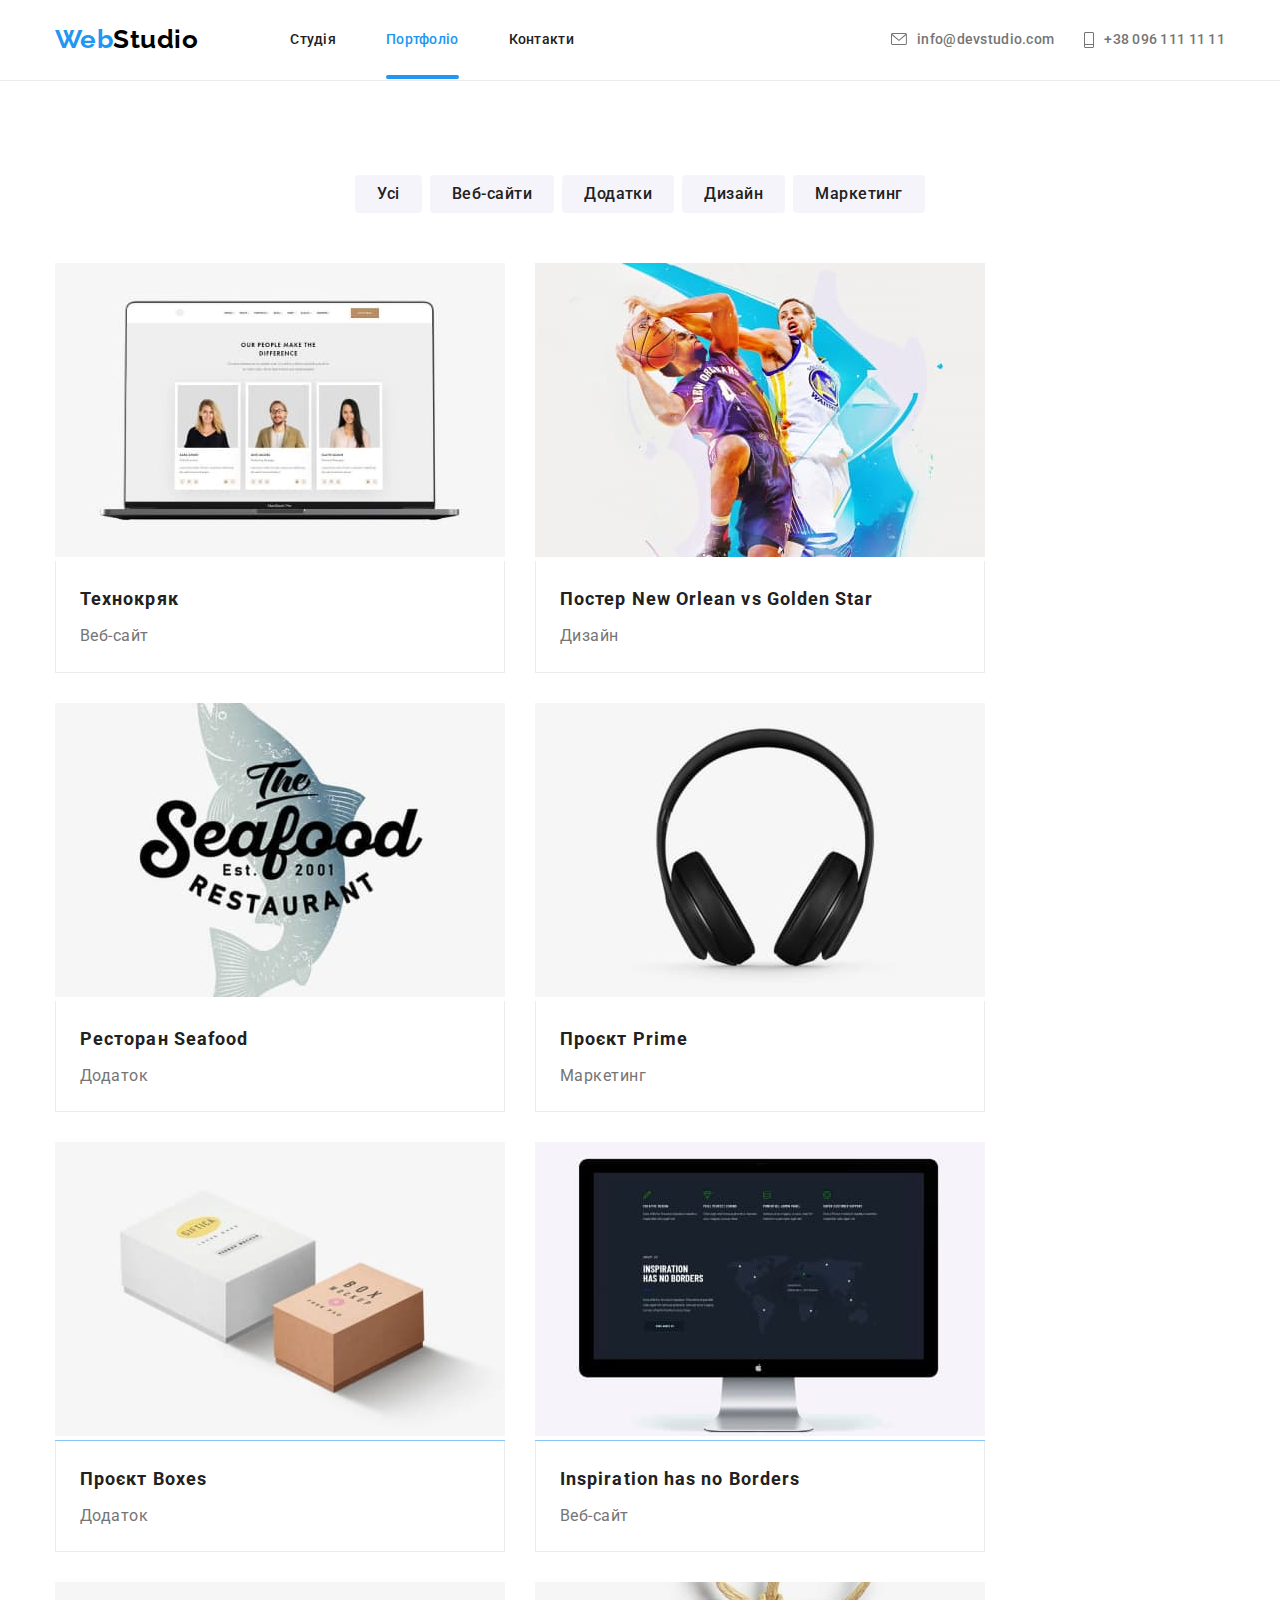
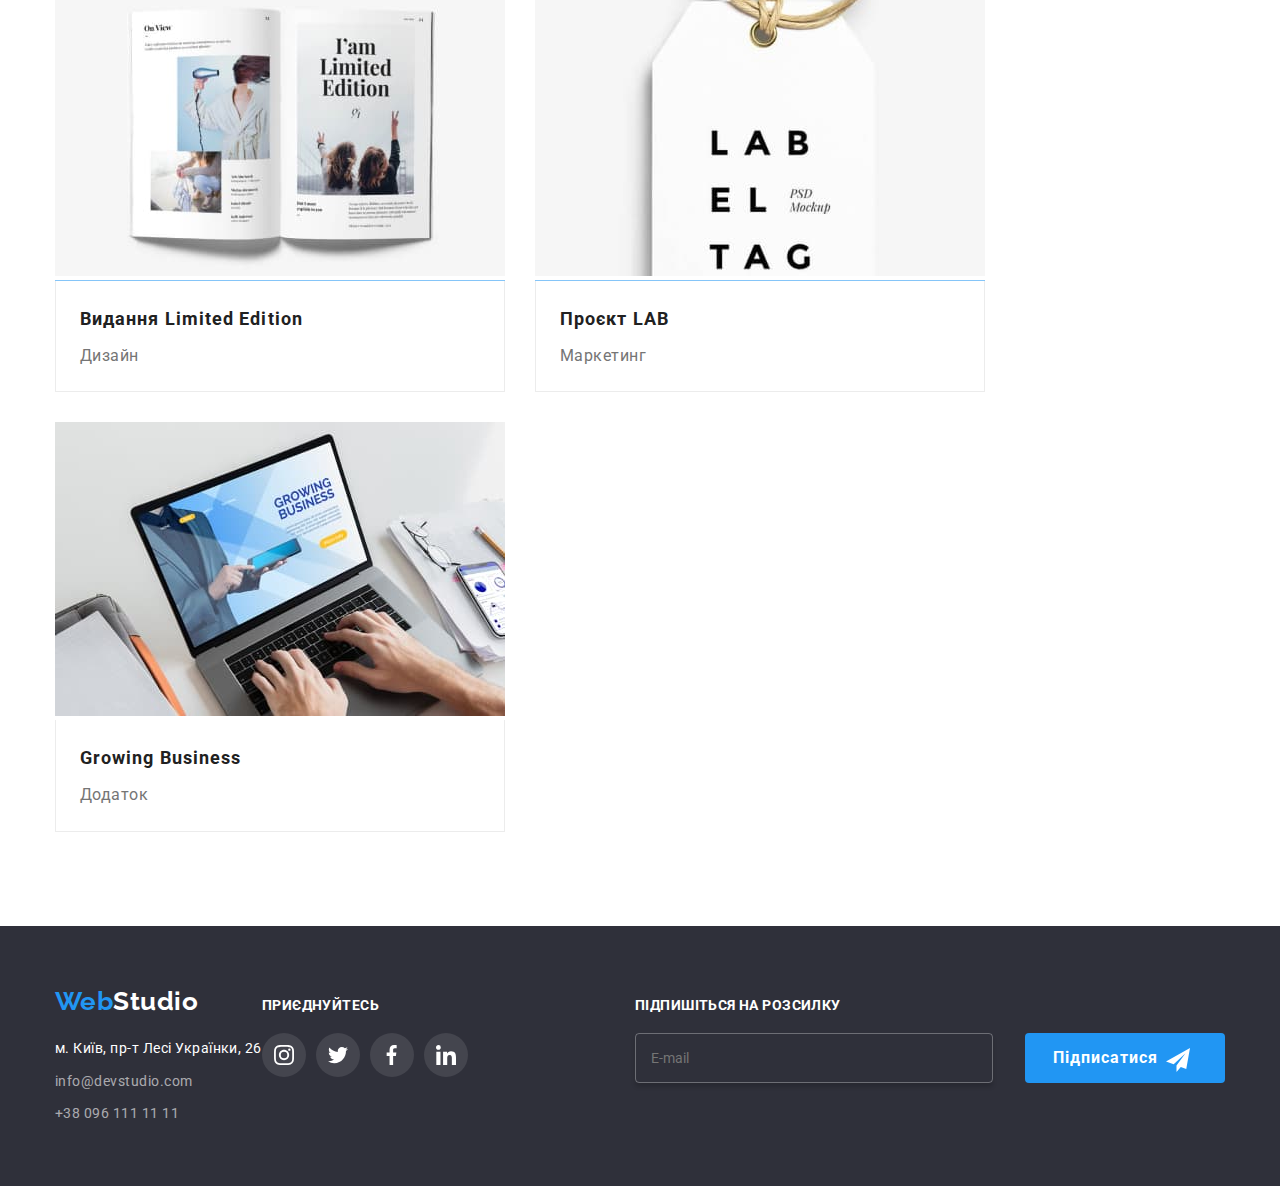
==== commit af71ce72: "modal span" ====
--- a/portfolio.html
+++ b/portfolio.html
@@ -348,7 +348,7 @@
       </section>
     </main>
 
-    <!-- <footer class="page-footer">
+    <footer class="page-footer">
       <div class="container page-footer-container">
         <div class="general-footer">
           <a class="logo logo__margin-bottom link" lang="en" href="./index.html"
@@ -456,7 +456,7 @@
           </form>
         </div>
       </div>
-    </footer> -->
+    </footer>
     <script src="./js/mobile-menu.js"></script>
   </body>
 </html>
--- a/css/main.min.css
+++ b/css/main.min.css
@@ -1 +1 @@
-:root{--primary-color-text: #757575;--secondary-color-text: #212121;--accent-color: #2196f3;--hero-logo-text: #ffffff;--studio-color-text: #000000;--secondary-back-color: #2f303a;--team-btn-back-color: #f5f4fa;--hidden-btn-hero-color: #188ce8;--border: #ececec;--hero-bg-color: #c4c4c4;--social-list-icon: #afb1b8;--transition-dur-and-func: 250ms cubic-bezier(0.4, 0, 0.2, 1)}.visually-hidden{position:absolute;white-space:nowrap;width:1px;height:1px;overflow:hidden;border:0;padding:0;clip:rect(0 0 0 0);clip-path:inset(50%);margin:-1px}.footer-socials__link,.worker__socials-link{display:flex;align-items:center;justify-content:center;width:44px;height:44px;border-radius:50%}.footer-button,.hero__btn,.modal-button-submit{color:var(--hero-logo-text);background-color:var(--accent-color)}body{background-color:#fff;color:var(--primary-color-text);font-family:Roboto,sans-serif;letter-spacing:.03em}.list{list-style:none}.link{text-decoration:none}h1,h2,h3,h4,p{margin-bottom:0;margin-top:0}ul,ol{margin-bottom:0;margin-top:0;padding-left:0}.container{padding-left:15px;padding-right:15px}@media screen and (min-width: 480px){.container{max-width:450px;margin-left:auto;margin-right:auto}}@media screen and (min-width: 768px){.container{max-width:737px}}@media screen and (min-width: 1200px){.container{max-width:1200px}}.section{padding-top:60px;padding-bottom:60px}@media screen and (min-width: 1200px){.section{padding-top:94px;padding-bottom:94px}}.logo{font-family:Raleway,sans-serif;font-weight:700;font-size:26px;line-height:1.2;display:inline;color:var(--accent-color)}.logo__second-part--black{color:var(--studio-color-text)}.logo__second-part--white{color:var(--hero-logo-text)}.logo__margin-bottom{display:inline-block;margin-bottom:20px}.border-head{border-bottom:1px solid var(--border)}@media screen and (max-width: 767px){.page-header__container{display:flex;align-items:center;justify-content:space-between}}@media screen and (min-width: 768px){.page-header__container{display:flex;align-items:center}}.mobile-menu__container{position:relative;display:flex;flex-direction:column;padding:48px 40px;width:100%;height:100%}@media screen and (max-width: 767px){.menu{display:none}}@media screen and (min-width: 768px){.menu{display:flex;column-gap:50px;margin-left:87px}.menu__link{position:relative;font-size:14px;font-weight:500;letter-spacing:.02em;color:var(--secondary-color-text);line-height:1.1;padding:32px 0px;transition:color var(--transition-dur-and-func)}.menu__link::after{content:"";display:block;position:absolute;left:0;bottom:0;width:100%;height:4px;background-color:var(--accent-color);border-radius:2px;transform:scaleX(0);transition:transform var(--transition-dur-and-func)}.menu__link:hover::after,.menu__link:focus::after{transform:scaleX(1)}.menu__link--current{color:var(--accent-color)}.menu__link--current::after{content:"";display:block;position:absolute;left:0;bottom:0;width:100%;height:4px;background-color:var(--accent-color);border-radius:2px;transform:scaleX(1);transition:transform var(--transition-dur-and-func)}}@media screen and (min-width: 1200px){.menu{margin-left:92px}}@media screen and (max-width: 767px){.open-mobile-menu-btn{border:none;padding:0;background-color:rgba(0,0,0,0);line-height:0}.open-mobile-menu-btn__icon{width:40px;height:40px}}@media screen and (min-width: 768px){.open-mobile-menu-btn{display:none}}.mobile-menu{position:fixed;left:0;top:0;z-index:100;width:100%;height:100%;background-color:#fff;opacity:0;visibility:hidden;pointer-events:none;transition:opacity var(--transition-dur-and-func),visibility var(--transition-dur-and-func)}.mobile-menu.is-open{opacity:1;visibility:visible;pointer-events:auto}@media screen and (max-width: 767px){.mobile-menu__close-btn{position:absolute;top:10px;right:15px;border:none;padding:0;background-color:rgba(0,0,0,0);line-height:0}.mobile-menu__close-icon{width:40px;height:40px}.mobile-menu__close-icon:hover,.mobile-menu__close-icon:focus{fill:var(--accent-color)}}.mobile-menu__box{display:flex;flex-direction:column;height:100vh}@media screen and (max-width: 767px){.mobile-nav__list{font-size:40px;font-weight:500;letter-spacing:.02em;line-height:1.175}.mobile-nav__item:not(:last-child){margin-bottom:32px}.mobile-nav__link{color:var(--secondary-color-text)}.mobile-nav__link--current{color:var(--accent-color)}}@media screen and (max-width: 767px){.mobile-menu__contact-list{font-size:34px;font-weight:500;letter-spacing:.02em;line-height:1.17;margin-top:auto;margin-bottom:64px}.mobile-menu__tel{color:var(--accent-color)}.mobile-menu__email{font-size:24px;color:var(--primary-color-text)}}@media screen and (max-width: 767px){.mobile-socials__list{display:flex;flex-wrap:wrap;align-items:center;font-size:18px;font-weight:500;letter-spacing:.02em;line-height:1.2}.mobile-socials__item:not(:last-child){padding-right:10px;margin-right:10px;border-right:1px solid rgba(33,33,33,.2)}.mobile-socials__link{color:var(--accent-color)}}.auth-nav{display:none}@media screen and (min-width: 768px){.auth-nav{display:flex;flex-direction:column;row-gap:10px}.auth-nav--margin-left{margin-left:auto}.auth-nav__icon{display:flex;align-items:center;fill:currentColor;margin-right:10px}.auth-nav__link{display:flex;align-items:center;color:var(--primary-color-text);font-size:14px;font-weight:500;letter-spacing:.02em;line-height:1.1;transition:color var(--transition-dur-and-func)}.auth-nav__link:hover,.auth-nav__link:focus{color:var(--accent-color)}}@media screen and (min-width: 1200px){.auth-nav{display:flex;flex-direction:row;column-gap:30px}}@media screen and (max-width: 1999px){.title{color:var(--secondary-color-text);font-size:28px;font-weight:700;letter-spacing:.03em;line-height:1.17;text-align:center}.title_margin-bottom{margin-bottom:30px}}@media screen and (min-width: 1200px){.title{color:var(--secondary-color-text);font-size:36px;font-weight:700;letter-spacing:.03em;line-height:1.17;text-align:center}.title_margin-bottom{margin-bottom:50px}}.backdrop{position:fixed;top:0;left:0;z-index:100;width:100%;height:100%;background-color:rgba(0,0,0,.2);opacity:1;visibility:visible;pointer-events:auto;transition:opacity 1000ms cubic-bezier(0.4, 0, 0.2, 1),visibility 1000ms cubic-bezier(0.4, 0, 0.2, 1)}.is-hidden{opacity:0;visibility:hidden;pointer-events:none}.modal{width:528px;background-color:#fff;position:absolute;top:50%;left:50%;transform:translate(-50%, -50%);box-shadow:0px 1px 3px rgba(0,0,0,.12),0px 1px 1px rgba(0,0,0,.14),0px 2px 1px rgba(0,0,0,.2);border-radius:4px}.modal-close-btn{background:rgba(0,0,0,0);border:1px solid rgba(0,0,0,.1);position:absolute;top:8px;right:8px;display:flex;width:30px;height:30px;align-items:center;justify-content:center;cursor:pointer;border-radius:50%;transition:background-color var(--transition-dur-and-func),fill var(--transition-dur-and-func)}.modal-close-btn:hover,.modal-close-btn:focus{fill:var(--accent-color)}.modal-title{color:var(--secondary-color-text);font-size:20px;line-height:1.15;font-weight:700;text-align:center;margin-bottom:12px}.modal-form{display:flex;flex-direction:column;padding:40px}.modal-form-field{margin-bottom:10px}.modal-field-desc{display:block;font-size:12px;line-height:1.16;margin-bottom:4px}.modal-form-input{width:100%;font-size:12px;border-radius:4px;border:1px solid rgba(33,33,33,.2);height:40px;padding-left:42px;transition:border var(--transition-dur-and-func)}.modal-form-input:focus{outline:none;border-color:var(--accent-color)}.modal-input-wrapper{position:relative;display:block}.modal-input-icon{position:absolute;top:50%;left:12px;transform:translateY(-50%);transition:fill var(--transition-dur-and-func)}.modal-form-input:focus+.modal-input-icon{fill:var(--accent-color)}.modal-form-comment{display:block;resize:none;padding:12px 16px;font-size:12px;line-height:1.16;height:120px;width:100%;border-radius:4px;border:1px solid rgba(33,33,33,.2);transition:border var(--transition-dur-and-func)}.modal-form-comment:focus{outline:none;border-color:var(--accent-color)}.modal-form-comment::placeholder{color:rgba(117,117,117,.5)}.modal-form-check-field{display:flex;align-items:center;padding-left:13px;margin-top:10px;margin-bottom:30px}.modal-check{appearance:none;position:absolute}.modal-own-checkbox{width:16px;height:15px;margin-right:7px;border:2px solid var(--secondary-color-text);border-radius:2px;cursor:pointer;transition:background-color var(--transition-dur-and-func)}.modal-check:checked+.modal-own-checkbox{background-color:var(--accent-color);transition:background-color var(--transition-dur-and-func);border:none}.modal-check:focus+.modal-own-checkbox{box-shadow:0 0 0 2px rgba(33,150,243,.5)}.modal-own-checkbox-icon{display:none}.modal-check:checked+.modal-own-checkbox .modal-own-checkbox-icon{display:block;transition:fill var(--transition-dur-and-func)}.modal-text-agreement{font-size:14px;line-height:1.7}.modal-conditions{color:var(--accent-color)}.modal-conditions:hover{text-decoration:none}.modal-button-submit{font-size:16px;font-weight:700;letter-spacing:.06em;align-self:center;width:200px;height:50px;border:none;padding:10px 52px;border-radius:4px;cursor:pointer;box-shadow:0px 4px 4px rgba(0,0,0,.15);transition:color var(--transition-dur-and-func),background-color var(--transition-dur-and-func),box-shadow var(--transition-dur-and-func)}.modal-button-submit:hover,.modal-button-submit:focus{background:var(--hidden-btn-hero-color);box-shadow:0px 4px 4px rgba(0,0,0,.15);border-radius:4px}.page-footer-container{display:flex;flex-direction:column;align-items:center}@media screen and (min-width: 767px)and (max-width: 1199px){.page-footer-container{justify-content:space-around;gap:0}}@media screen and (min-width: 1200px){.page-footer-container{flex-direction:row;align-items:baseline;text-align:start}}.category__btn{color:var(--secondary-color-text);background:var(--team-btn-back-color);font-family:inherit;font-size:16px;font-weight:500;letter-spacing:.03em;border:none;cursor:pointer;line-height:1.6;text-align:center;padding:6px 22px;border-radius:4px;transition:background-color var(--transition-dur-and-func),box-shadow var(--transition-dur-and-func),color var(--transition-dur-and-func)}.category__btn:active,.category__btn:hover,.category__btn:focus{background-color:var(--accent-color);color:var(--hero-logo-text);box-shadow:0px 3px 1px rgba(0,0,0,.1),0px 1px 2px rgba(0,0,0,.08),0px 2px 1px rgba(0,0,0,.12)}@media screen and (min-width: 320px){.category{display:flex;flex-wrap:wrap;justify-content:start;column-gap:8px;row-gap:15px;margin-bottom:40px}}@media screen and (min-width: 768px){.category{justify-content:center;margin-bottom:30px}}@media screen and (min-width: 1200px){.category{margin-bottom:50px}}.page-header{padding-top:16px;padding-bottom:16px}@media screen and (min-width: 768px){.page-header{padding-top:26px;padding-bottom:26px}}@media screen and (min-width: 1200px){.page-header{padding-top:24px;padding-bottom:25px}}.hero{text-align:center;max-width:480px;height:400px;padding:118px 0;margin-left:auto;margin-right:auto;background-color:var(--hero-bg-color);background-image:linear-gradient(rgba(47, 48, 58, 0.4), rgba(47, 48, 58, 0.4)),url("../images/mobile/header-mobile.jpg");background-repeat:no-repeat;background-size:cover;background-position:center}.hero__text{color:var(--hero-logo-text);align-items:center;font-size:26px;font-weight:900;letter-spacing:.06em;line-height:1.6;text-align:center;text-transform:uppercase;margin-bottom:30px}.hero__btn{font-size:16px;font-weight:700;letter-spacing:.06em;border-radius:4px;cursor:pointer;font-family:inherit;line-height:1.9;padding:10px 32px;border:0;align-items:center;text-align:center;transition:background-color var(--transition-dur-and-func)}.hero__btn:hover,.hero__btn:focus{background:var(--hidden-btn-hero-color);box-shadow:0px 4px 4px rgba(0,0,0,.15);border-radius:4px}@media screen and (min-device-pixel-ratio: 2)and (max-width: 767px),screen and (min-resolution: 192dpi)and (max-width: 767px),screen and (min-resolution: 2dppx)and (max-width: 767px){.hero{background-image:linear-gradient(rgba(47, 48, 58, 0.4), rgba(47, 48, 58, 0.4)),url("../../images/mobile/header-mobile@2x.jpg")}}@media screen and (min-width: 768px){.hero{max-width:768px;background-image:linear-gradient(rgba(47, 48, 58, 0.4), rgba(47, 48, 58, 0.4)),url("../../images/tablet/header-tablet.jpg")}}@media screen and (min-device-pixel-ratio: 2)and (min-width: 768px),screen and (min-resolution: 192dpi)and (min-width: 768px),screen and (min-resolution: 2dppx)and (min-width: 768px){.hero{background-image:linear-gradient(rgba(47, 48, 58, 0.4), rgba(47, 48, 58, 0.4)),url("../../images/tablet/header-tablet@2x.jpg")}}@media screen and (min-width: 1200px){.hero{max-width:1600px;height:600px;padding:200px 0;background-image:linear-gradient(rgba(47, 48, 58, 0.4), rgba(47, 48, 58, 0.4)),url("../../images/desktop/work.jpg")}.hero__text{font-size:44px;font-weight:900;letter-spacing:.06em}}@media screen and (min-device-pixel-ratio: 2)and (min-width: 1200px),screen and (min-resolution: 192dpi)and (min-width: 1200px),screen and (min-resolution: 2dppx)and (min-width: 1200px){.hero{background-image:linear-gradient(rgba(47, 48, 58, 0.4), rgba(47, 48, 58, 0.4)),url("../../images//desktop/work@2x.jpg")}}.benefits{display:block}.benefits__item:not(:last-child){margin-bottom:30px}.benefits__wrapper{display:flex;background-color:var(--team-btn-back-color);height:120px;margin-bottom:30px;align-items:center;justify-content:center}.benefits__title{text-align:center;color:var(--secondary-color-text);font-size:14px;line-height:1.1;text-transform:uppercase;margin-bottom:10px}.benefits__text{font-size:14px;line-height:1.7}@media screen and (min-width: 767px)and (max-width: 1200px){.benefits{display:flex;flex-direction:row;flex-wrap:wrap;gap:30px}.benefits__item{width:calc((100% - 30px)/2)}.benefits__item:not(:last-child){margin-bottom:0px}.benefits__title{text-align:start}}@media screen and (min-width: 1200px){.benefits{display:flex;flex-direction:row;flex-wrap:wrap;gap:30px}.benefits__item{width:calc((100% - 90px)/4)}.benefits__title{text-align:start}}.work-section{display:none}@media screen and (min-width: 1200px){.work-section{display:block}.about{padding-top:0px}.example{display:flex;column-gap:30px}.example__icon{display:block;max-width:100%}.example__title{position:relative}.example__over-text{position:absolute;left:0;bottom:0;display:flex;align-items:center;justify-content:center;font-weight:700;font-size:14px;line-height:1.14;width:370px;height:70px;text-transform:uppercase;color:var(--hero-logo-text);background:rgba(47,48,58,.8)}}.team-section{background-color:var(--team-btn-back-color)}.worker__icon{max-width:100%;display:block;height:auto}.worker__item{background-color:var(--hero-logo-text);box-shadow:0px 1px 3px rgba(0,0,0,.12),0px 1px 1px rgba(0,0,0,.14),0px 2px 1px rgba(0,0,0,.2);border-radius:0px 0px 4px 4px}.worker__names-position{padding-top:30px;padding-bottom:30px}.worker__name{color:var(--secondary-color-text);font-size:16px;font-weight:500;letter-spacing:.003em;line-height:1.2;text-align:center;margin-bottom:10px}.worker__profession{margin-bottom:16px;font-size:16px;line-height:1.2;text-align:center}.worker__socials{display:flex;justify-content:center;column-gap:10px}.worker__socials-icon{display:flex;fill:var(--social-list-icon);transition:fill var(--transition-dur-and-func)}.worker__socials-link:hover .worker__socials-icon,.worker__socials-link:focus .worker__socials-icon{fill:var(--hero-logo-text)}.worker__socials-link{transition:background-color var(--transition-dur-and-func)}.worker__socials-link:hover,.worker__socials-link:focus{color:var(--hero-logo-text);background-color:var(--accent-color)}@media screen and (max-width: 767px){.workers{display:block}.worker__item:not(:last-child){margin-bottom:30px}}@media screen and (min-width: 768px)and (max-width: 1200px){.workers{display:flex;flex-wrap:wrap;flex-direction:row;gap:30px}.worker__item{width:calc((100% - 30px)/2)}}@media screen and (min-width: 1200px){.workers{display:flex;gap:30px}.worker__item{width:calc(100% - 22.5px)}}.customers{display:flex;flex-wrap:wrap;flex-direction:row;gap:30px}.customers__link{display:flex;align-items:center;justify-content:center;border-radius:4px;border:1px solid var(--social-list-icon);height:92px;color:var(--social-list-icon);transition:color var(--transition-dur-and-func),border var(--transition-dur-and-func)}.customers__link:hover,.customers__link:focus{border-color:var(--accent-color);color:var(--accent-color)}.customers__icon{width:106px;height:60px;fill:currentColor}@media screen and (max-width: 767px){.customers__item{width:calc((100% - 30px)/2)}}@media screen and (min-width: 768px)and (max-width: 1199px){.customers__item{width:calc((100% - 60px)/3)}}@media screen and (min-width: 1200px){.customers{flex-wrap:nowrap}.customers__item{flex-basis:calc(100% - 25px)}}.goods-overlay{position:relative;overflow:hidden;transform:translateY(0%)}.overlay{display:flex;align-items:center;justify-content:center;font-size:18px;line-height:1.5;padding:63px 24px;position:absolute;top:0;left:0;width:100%;height:100%;transform:translateY(100%);transition:transform var(--transition-dur-and-func);color:#fff;background-color:rgba(33,150,243,.9)}.section-icon:hover .overlay,.section-icon:focus .overlay{transform:translateY(0%)}.items{display:flex;flex-wrap:wrap;gap:30px}.goods{flex-basis:calc((100% - 60px)/3)}.type{padding:20px 24px;border-bottom:1px solid var(--border);border-right:1px solid var(--border);border-left:1px solid var(--border)}.section-icon{display:block;transition:box-shadow var(--transition-dur-and-func)}.section-icon:hover,.section-icon:focus{box-shadow:0px 4px 4px rgba(0,0,0,.25)}.section-icon .icon-title{color:var(--secondary-color-text);font-size:18px;font-weight:700;letter-spacing:.06em;line-height:2;margin-bottom:4px}.section-icon .icon-text{color:var(--primary-color-text);font-size:16px;line-height:1.9}.page-footer-container__box{display:flex;flex-direction:column;gap:60px;text-align:center;margin-bottom:60px}.page-footer{background-color:var(--secondary-back-color);padding-top:60px;padding-bottom:60px}.address__item:not(:last-child){margin-bottom:9px}.address__link{color:var(--hero-logo-text);font-style:normal;font-size:14px;line-height:1.7;transition:color var(--transition-dur-and-func)}.address__contacts{color:rgba(255,255,255,.6);font-style:normal;font-size:14px;line-height:1.7;transition:color var(--transition-dur-and-func)}.footer-socials__title{font-size:14px;font-weight:700;letter-spacing:.03em;text-align:center;color:var(--hero-logo-text);margin-bottom:20px;text-transform:uppercase}.footer-socials__list{display:flex;column-gap:10px}.footer-socials__link{background:rgba(255,255,255,.1);color:var(--hero-logo-text);transition:background var(--transition-dur-and-func)}.footer-socials__link:hover,.footer-socials__link:focus{background:var(--accent-color)}.footer-social__icon{fill:currentColor}.form-footer{display:flex;flex-direction:column;align-items:center;gap:20px}.footer-mailing__input{font-family:Roboto,sans-serif;height:50px;width:450px;max-width:450px;font-size:14px;line-height:1.25;padding-left:15px;margin-right:12px;border-radius:4px;color:rgba(255,255,255,.6);background-color:rgba(0,0,0,0);border:1px solid rgba(255,255,255,.3);box-shadow:0px 4px 4px rgba(0,0,0,.15);outline:none}.footer-button{font-family:Roboto,sans-serif;display:flex;position:relative;font-size:16px;font-weight:700;letter-spacing:.06em;line-height:1.88;border-radius:4px;border:none;width:200px;height:50px;padding:10px 28px;cursor:pointer;transition:color var(--transition-dur-and-func),background-color var(--transition-dur-and-func),box-shadow var(--transition-dur-and-func)}.footer-button:focus,.footer-button:hover{background:var(--hidden-btn-hero-color);box-shadow:0px 4px 4px rgba(0,0,0,.15);border-radius:4px}.footer-button__icon{position:absolute;right:35px;top:15px;width:24px;height:24px;fill:#fff}@media screen and (max-width: 767px){.subscribe{width:100%}}@media screen and (min-width: 768px)and (max-width: 1199px){.page-footer-container__box{flex-direction:row;align-items:baseline;gap:165px}.subscribe{width:100%}.footer-mailing__input{width:450px}}@media screen and (min-width: 1200px){.page-footer-container__box{flex-direction:row;gap:60px;margin-bottom:0;align-items:baseline}.form-footer{flex-direction:row;align-items:center;gap:20px}.footer-socials__title{text-align:start}.subscribe{margin-left:auto}.footer-mailing__input{width:358px}}/*# sourceMappingURL=main.min.css.map */+:root{--primary-color-text: #757575;--secondary-color-text: #212121;--accent-color: #2196f3;--hero-logo-text: #ffffff;--studio-color-text: #000000;--secondary-back-color: #2f303a;--team-btn-back-color: #f5f4fa;--hidden-btn-hero-color: #188ce8;--border: #ececec;--hero-bg-color: #c4c4c4;--social-list-icon: #afb1b8;--transition-dur-and-func: 250ms cubic-bezier(0.4, 0, 0.2, 1)}.visually-hidden{position:absolute;white-space:nowrap;width:1px;height:1px;overflow:hidden;border:0;padding:0;clip:rect(0 0 0 0);clip-path:inset(50%);margin:-1px}.footer-socials__link,.worker__socials-link{display:flex;align-items:center;justify-content:center;width:44px;height:44px;border-radius:50%}.footer-button,.hero__btn,.modal-form__button-submit{color:var(--hero-logo-text);background-color:var(--accent-color)}body{background-color:#fff;color:var(--primary-color-text);font-family:Roboto,sans-serif;letter-spacing:.03em}.list{list-style:none}.link{text-decoration:none}h1,h2,h3,h4,p{margin-bottom:0;margin-top:0}ul,ol{margin-bottom:0;margin-top:0;padding-left:0}.container{padding-left:15px;padding-right:15px}@media screen and (min-width: 480px){.container{max-width:450px;margin-left:auto;margin-right:auto}}@media screen and (min-width: 768px){.container{max-width:737px}}@media screen and (min-width: 1200px){.container{max-width:1200px}}.section{padding-top:60px;padding-bottom:60px}@media screen and (min-width: 1200px){.section{padding-top:94px;padding-bottom:94px}}.logo{font-family:Raleway,sans-serif;font-weight:700;font-size:26px;line-height:1.2;display:inline;color:var(--accent-color)}.logo__second-part--black{color:var(--studio-color-text)}.logo__second-part--white{color:var(--hero-logo-text)}.logo__margin-bottom{display:inline-block;margin-bottom:20px}.border-head{border-bottom:1px solid var(--border)}@media screen and (max-width: 767px){.page-header__container{display:flex;align-items:center;justify-content:space-between}}@media screen and (min-width: 768px){.page-header__container{display:flex;align-items:center}}.mobile-menu__container{position:relative;display:flex;flex-direction:column;padding:48px 40px;width:100%;height:100%}@media screen and (max-width: 767px){.menu{display:none}}@media screen and (min-width: 768px){.menu{display:flex;column-gap:50px;margin-left:87px}.menu__link{position:relative;font-size:14px;font-weight:500;letter-spacing:.02em;color:var(--secondary-color-text);line-height:1.1;padding:32px 0px;transition:color var(--transition-dur-and-func)}.menu__link::after{content:"";display:block;position:absolute;left:0;bottom:0;width:100%;height:4px;background-color:var(--accent-color);border-radius:2px;transform:scaleX(0);transition:transform var(--transition-dur-and-func)}.menu__link:hover::after,.menu__link:focus::after{transform:scaleX(1)}.menu__link--current{color:var(--accent-color)}.menu__link--current::after{content:"";display:block;position:absolute;left:0;bottom:0;width:100%;height:4px;background-color:var(--accent-color);border-radius:2px;transform:scaleX(1);transition:transform var(--transition-dur-and-func)}}@media screen and (min-width: 1200px){.menu{margin-left:92px}}@media screen and (max-width: 767px){.open-mobile-menu-btn{border:none;padding:0;background-color:rgba(0,0,0,0);line-height:0}.open-mobile-menu-btn__icon{width:40px;height:40px}}@media screen and (min-width: 768px){.open-mobile-menu-btn{display:none}}.mobile-menu{position:fixed;left:0;top:0;z-index:100;width:100%;height:100%;background-color:#fff;opacity:0;visibility:hidden;pointer-events:none;transition:opacity var(--transition-dur-and-func),visibility var(--transition-dur-and-func)}.mobile-menu.is-open{opacity:1;visibility:visible;pointer-events:auto}@media screen and (max-width: 767px){.mobile-menu__close-btn{position:absolute;top:10px;right:15px;border:none;padding:0;background-color:rgba(0,0,0,0);line-height:0}.mobile-menu__close-icon{width:40px;height:40px}.mobile-menu__close-icon:hover,.mobile-menu__close-icon:focus{fill:var(--accent-color)}}.mobile-menu__box{display:flex;flex-direction:column;height:100vh}@media screen and (max-width: 767px){.mobile-nav__list{font-size:40px;font-weight:500;letter-spacing:.02em;line-height:1.175}.mobile-nav__item:not(:last-child){margin-bottom:32px}.mobile-nav__link{color:var(--secondary-color-text)}.mobile-nav__link--current{color:var(--accent-color)}}@media screen and (max-width: 767px){.mobile-menu__contact-list{font-size:34px;font-weight:500;letter-spacing:.02em;line-height:1.17;margin-top:auto;margin-bottom:64px}.mobile-menu__tel{color:var(--accent-color)}.mobile-menu__email{font-size:24px;color:var(--primary-color-text)}}@media screen and (max-width: 767px){.mobile-socials__list{display:flex;flex-wrap:wrap;align-items:center;font-size:18px;font-weight:500;letter-spacing:.02em;line-height:1.2}.mobile-socials__item:not(:last-child){padding-right:10px;margin-right:10px;border-right:1px solid rgba(33,33,33,.2)}.mobile-socials__link{color:var(--accent-color)}}.auth-nav{display:none}@media screen and (min-width: 768px){.auth-nav{display:flex;flex-direction:column;row-gap:10px}.auth-nav--margin-left{margin-left:auto}.auth-nav__icon{display:flex;align-items:center;fill:currentColor;margin-right:10px}.auth-nav__link{display:flex;align-items:center;color:var(--primary-color-text);font-size:14px;font-weight:500;letter-spacing:.02em;line-height:1.1;transition:color var(--transition-dur-and-func)}.auth-nav__link:hover,.auth-nav__link:focus{color:var(--accent-color)}}@media screen and (min-width: 1200px){.auth-nav{display:flex;flex-direction:row;column-gap:30px}}@media screen and (max-width: 1999px){.title{color:var(--secondary-color-text);font-size:28px;font-weight:700;letter-spacing:.03em;line-height:1.17;text-align:center}.title_margin-bottom{margin-bottom:30px}}@media screen and (min-width: 1200px){.title{color:var(--secondary-color-text);font-size:36px;font-weight:700;letter-spacing:.03em;line-height:1.17;text-align:center}.title_margin-bottom{margin-bottom:50px}}.backdrop{position:fixed;top:0;left:0;z-index:100;width:100%;height:100%;background-color:rgba(0,0,0,.2);opacity:1;visibility:visible;pointer-events:auto;transition:opacity 1000ms cubic-bezier(0.4, 0, 0.2, 1),visibility 1000ms cubic-bezier(0.4, 0, 0.2, 1)}.is-hidden{opacity:0;visibility:hidden;pointer-events:none}@media screen and (min-width: 100px){.modal{max-width:450px;width:100%;height:100%;padding:40px;max-height:609px;overflow:scroll;padding:40px;background-color:#fff;position:absolute;top:50%;left:50%;transform:translate(-50%, -50%);box-shadow:0px 1px 3px rgba(0,0,0,.12),0px 1px 1px rgba(0,0,0,.14),0px 2px 1px rgba(0,0,0,.2);border-radius:4px}}@media screen and (max-width: 479px){.modal{width:90%}}.modal__close-btn{background:rgba(0,0,0,0);border:1px solid rgba(0,0,0,.1);position:absolute;top:8px;right:8px;display:flex;width:30px;height:30px;align-items:center;justify-content:center;cursor:pointer;border-radius:50%;transition:background-color var(--transition-dur-and-func),fill var(--transition-dur-and-func)}.modal__close-btn:hover,.modal__close-btn:focus{fill:var(--accent-color)}@media screen and (min-width: 320px){.modal-form__title{color:var(--secondary-color-text);font-size:20px;font-weight:700;letter-spacing:.03em;line-height:1.5;text-align:center;margin-bottom:12px}}.modal-form__button-submit{font-size:16px;font-weight:700;letter-spacing:.06em;align-self:center;width:200px;height:50px;border:none;padding:10px 52px;border-radius:4px;cursor:pointer;box-shadow:0px 4px 4px rgba(0,0,0,.15);transition:color var(--transition-dur-and-func),background-color var(--transition-dur-and-func),box-shadow var(--transition-dur-and-func)}.modal-form__button-submit:hover,.modal-form__button-submit:focus{background:var(--hidden-btn-hero-color);box-shadow:0px 4px 4px rgba(0,0,0,.15);border-radius:4px}@media screen and (min-width: 320px){.modal-form{padding:0px}.modal-form{display:flex;flex-direction:column}.modal-form__box{display:flex;flex-direction:column}.modal-form__desc{display:block;font-size:12px;font-weight:400;letter-spacing:.01em;line-height:1.16;margin-bottom:4px}.modal-form__field{margin-bottom:10px}.modal-form__input{width:100%;font-size:12px;border-radius:4px;border:1px solid rgba(33,33,33,.2);height:40px;padding-left:42px;transition:border var(--transition-dur-and-func)}.modal-form__input:focus{outline:none;border-color:var(--accent-color)}.modal-form__input-wrapper{position:relative;display:block}.modal-form__input-icon{position:absolute;top:50%;left:12px;transform:translateY(-50%);transition:fill var(--transition-dur-and-func)}.modal-form__input:focus+.modal-form__input-icon{fill:var(--accent-color)}.modal-form__comment{display:block;resize:none;padding:12px 16px;font-size:14px;line-height:1.16;height:120px;width:100%;border-radius:4px;border:1px solid rgba(33,33,33,.2);transition:border var(--transition-dur-and-func)}.modal-form__comment:focus{outline:none;border-color:var(--accent-color)}.modal-form__comment::placeholder{color:rgba(117,117,117,.5)}}@media screen and (min-width: 320px){.modal-formi-agreement{display:flex;align-items:center;justify-content:center;margin-bottom:30px;margin-top:10px}.modal-form__check-field{display:flex;font-size:12px;align-items:center;padding-left:13px}.modal-form__checkbox{appearance:none;position:absolute}.modal-form__own-checkbox{width:16px;height:15px;margin-right:7px;border:2px solid var(--secondary-color-text);border-radius:2px;cursor:pointer;transition:background-color var(--transition-dur-and-func)}.modal-form__checkbox :checked+.modal-form__own-checkbox{background-color:var(--accent-color);transition:background-color var(--transition-dur-and-func);border:none}.modal-form__checkbox :focus+.modal-form__own-checkbox{box-shadow:0 0 0 2px rgba(33,150,243,.5)}.modal-form__own-checkbox-icon{display:none}.modal-form__checkbox:checked+.modal-form__own-checkbox .modal-form__own-checkbox-icon{display:block;transition:fill var(--transition-dur-and-func)}.modal-form__text-agreement{font-size:12px;line-height:1.16}.modal-form__conditions{color:var(--accent-color)}.modal-form__conditions:hover{text-decoration:none}}.page-footer-container{display:flex;flex-direction:column;align-items:center}@media screen and (min-width: 767px)and (max-width: 1199px){.page-footer-container{justify-content:space-around;gap:0}}@media screen and (min-width: 1200px){.page-footer-container{flex-direction:row;align-items:baseline;text-align:start}}.category__btn{color:var(--secondary-color-text);background:var(--team-btn-back-color);font-family:inherit;font-size:16px;font-weight:500;letter-spacing:.03em;border:none;cursor:pointer;line-height:1.6;text-align:center;padding:6px 22px;border-radius:4px;transition:background-color var(--transition-dur-and-func),box-shadow var(--transition-dur-and-func),color var(--transition-dur-and-func)}.category__btn:active,.category__btn:hover,.category__btn:focus{background-color:var(--accent-color);color:var(--hero-logo-text);box-shadow:0px 3px 1px rgba(0,0,0,.1),0px 1px 2px rgba(0,0,0,.08),0px 2px 1px rgba(0,0,0,.12)}@media screen and (min-width: 320px){.category{display:flex;flex-wrap:wrap;justify-content:start;column-gap:8px;row-gap:15px;margin-bottom:40px}}@media screen and (min-width: 768px){.category{justify-content:center;margin-bottom:30px}}@media screen and (min-width: 1200px){.category{margin-bottom:50px}}.page-header{padding-top:16px;padding-bottom:16px}@media screen and (min-width: 768px){.page-header{padding-top:26px;padding-bottom:26px}}@media screen and (min-width: 1200px){.page-header{padding-top:24px;padding-bottom:25px}}.hero{text-align:center;max-width:480px;height:400px;padding:118px 0;margin-left:auto;margin-right:auto;background-color:var(--hero-bg-color);background-image:linear-gradient(rgba(47, 48, 58, 0.4), rgba(47, 48, 58, 0.4)),url("../../images/mobile/header-mobile.jpg");background-repeat:no-repeat;background-size:cover;background-position:center}.hero__text{color:var(--hero-logo-text);align-items:center;font-size:26px;font-weight:900;letter-spacing:.06em;line-height:1.6;text-align:center;text-transform:uppercase;margin-bottom:30px}.hero__btn{font-size:16px;font-weight:700;letter-spacing:.06em;border-radius:4px;cursor:pointer;font-family:inherit;line-height:1.9;padding:10px 32px;border:0;align-items:center;text-align:center;transition:background-color var(--transition-dur-and-func)}.hero__btn:hover,.hero__btn:focus{background:var(--hidden-btn-hero-color);box-shadow:0px 4px 4px rgba(0,0,0,.15);border-radius:4px}@media screen and (min-device-pixel-ratio: 2)and (max-width: 767px),screen and (min-resolution: 192dpi)and (max-width: 767px),screen and (min-resolution: 2dppx)and (max-width: 767px){.hero{background-image:linear-gradient(rgba(47, 48, 58, 0.4), rgba(47, 48, 58, 0.4)),url("../../images/mobile/header-mobile@2x.jpg")}}@media screen and (min-width: 768px){.hero{max-width:768px;background-image:linear-gradient(rgba(47, 48, 58, 0.4), rgba(47, 48, 58, 0.4)),url("../../images/tablet/header-tablet.jpg")}}@media screen and (min-device-pixel-ratio: 2)and (min-width: 768px),screen and (min-resolution: 192dpi)and (min-width: 768px),screen and (min-resolution: 2dppx)and (min-width: 768px){.hero{background-image:linear-gradient(rgba(47, 48, 58, 0.4), rgba(47, 48, 58, 0.4)),url("../../images/tablet/header-tablet@2x.jpg")}}@media screen and (min-width: 1200px){.hero{max-width:1600px;height:600px;padding:200px 0;background-image:linear-gradient(rgba(47, 48, 58, 0.4), rgba(47, 48, 58, 0.4)),url("../../images/desktop/work.jpg")}.hero__text{font-size:44px;font-weight:900;letter-spacing:.06em}}@media screen and (min-device-pixel-ratio: 2)and (min-width: 1200px),screen and (min-resolution: 192dpi)and (min-width: 1200px),screen and (min-resolution: 2dppx)and (min-width: 1200px){.hero{background-image:linear-gradient(rgba(47, 48, 58, 0.4), rgba(47, 48, 58, 0.4)),url("../../images//desktop/work@2x.jpg")}}.benefits{display:block}.benefits__item:not(:last-child){margin-bottom:30px}.benefits__wrapper{display:flex;background-color:var(--team-btn-back-color);height:120px;margin-bottom:30px;align-items:center;justify-content:center}.benefits__title{text-align:center;color:var(--secondary-color-text);font-size:14px;line-height:1.1;text-transform:uppercase;margin-bottom:10px}.benefits__text{font-size:14px;line-height:1.7}@media screen and (min-width: 767px)and (max-width: 1200px){.benefits{display:flex;flex-direction:row;flex-wrap:wrap;gap:30px}.benefits__item{width:calc((100% - 30px)/2)}.benefits__item:not(:last-child){margin-bottom:0px}.benefits__title{text-align:start}}@media screen and (min-width: 1200px){.benefits{display:flex;flex-direction:row;flex-wrap:wrap;gap:30px}.benefits__item{width:calc((100% - 90px)/4)}.benefits__title{text-align:start}}.work-section{display:none}@media screen and (min-width: 1200px){.work-section{display:block}.about{padding-top:0px}.example{display:flex;column-gap:30px}.example__icon{display:block;max-width:100%}.example__title{position:relative}.example__over-text{position:absolute;left:0;bottom:0;display:flex;align-items:center;justify-content:center;font-weight:700;font-size:14px;line-height:1.14;width:370px;height:70px;text-transform:uppercase;color:var(--hero-logo-text);background:rgba(47,48,58,.8)}}.team-section{background-color:var(--team-btn-back-color)}.worker__icon{max-width:100%;display:block;height:auto}.worker__item{background-color:var(--hero-logo-text);box-shadow:0px 1px 3px rgba(0,0,0,.12),0px 1px 1px rgba(0,0,0,.14),0px 2px 1px rgba(0,0,0,.2);border-radius:0px 0px 4px 4px}.worker__names-position{padding-top:30px;padding-bottom:30px}.worker__name{color:var(--secondary-color-text);font-size:16px;font-weight:500;letter-spacing:.003em;line-height:1.2;text-align:center;margin-bottom:10px}.worker__profession{margin-bottom:16px;font-size:16px;line-height:1.2;text-align:center}.worker__socials{display:flex;justify-content:center;column-gap:10px}.worker__socials-icon{display:flex;fill:var(--social-list-icon);transition:fill var(--transition-dur-and-func)}.worker__socials-link:hover .worker__socials-icon,.worker__socials-link:focus .worker__socials-icon{fill:var(--hero-logo-text)}.worker__socials-link{transition:background-color var(--transition-dur-and-func)}.worker__socials-link:hover,.worker__socials-link:focus{color:var(--hero-logo-text);background-color:var(--accent-color)}@media screen and (max-width: 767px){.workers{display:block}.worker__item:not(:last-child){margin-bottom:30px}}@media screen and (min-width: 768px)and (max-width: 1200px){.workers{display:flex;flex-wrap:wrap;flex-direction:row;gap:30px}.worker__item{width:calc((100% - 30px)/2)}}@media screen and (min-width: 1200px){.workers{display:flex;gap:30px}.worker__item{width:calc(100% - 22.5px)}}.customers{display:flex;flex-wrap:wrap;flex-direction:row;gap:30px}.customers__link{display:flex;align-items:center;justify-content:center;border-radius:4px;border:1px solid var(--social-list-icon);height:92px;color:var(--social-list-icon);transition:color var(--transition-dur-and-func),border var(--transition-dur-and-func)}.customers__link:hover,.customers__link:focus{border-color:var(--accent-color);color:var(--accent-color)}.customers__icon{width:106px;height:60px;fill:currentColor}@media screen and (max-width: 767px){.customers__item{width:calc((100% - 30px)/2)}}@media screen and (min-width: 768px)and (max-width: 1199px){.customers__item{width:calc((100% - 60px)/3)}}@media screen and (min-width: 1200px){.customers{flex-wrap:nowrap}.customers__item{flex-basis:calc(100% - 25px)}}.goods-overlay{position:relative;overflow:hidden;transform:translateY(0%)}.overlay{display:flex;align-items:center;justify-content:center;font-size:18px;line-height:1.5;padding:63px 24px;position:absolute;top:0;left:0;width:100%;height:100%;transform:translateY(100%);transition:transform var(--transition-dur-and-func);color:#fff;background-color:rgba(33,150,243,.9)}.section-icon:hover .overlay,.section-icon:focus .overlay{transform:translateY(0%)}.items{display:flex;flex-wrap:wrap;gap:30px}.goods{flex-basis:calc((100% - 60px)/3)}.type{padding:20px 24px;border-bottom:1px solid var(--border);border-right:1px solid var(--border);border-left:1px solid var(--border)}.section-icon{display:block;transition:box-shadow var(--transition-dur-and-func)}.section-icon:hover,.section-icon:focus{box-shadow:0px 4px 4px rgba(0,0,0,.25)}.section-icon .icon-title{color:var(--secondary-color-text);font-size:18px;font-weight:700;letter-spacing:.06em;line-height:2;margin-bottom:4px}.section-icon .icon-text{color:var(--primary-color-text);font-size:16px;line-height:1.9}.page-footer-container__box{display:flex;flex-direction:column;gap:60px;text-align:center;margin-bottom:60px}.page-footer{background-color:var(--secondary-back-color);padding-top:60px;padding-bottom:60px}.address__item:not(:last-child){margin-bottom:9px}.address__link{color:var(--hero-logo-text);font-style:normal;font-size:14px;line-height:1.7;transition:color var(--transition-dur-and-func)}.address__contacts{color:rgba(255,255,255,.6);font-style:normal;font-size:14px;line-height:1.7;transition:color var(--transition-dur-and-func)}.footer-socials__title{font-size:14px;font-weight:700;letter-spacing:.03em;text-align:center;color:var(--hero-logo-text);margin-bottom:20px;text-transform:uppercase}.footer-socials__list{display:flex;column-gap:10px}.footer-socials__link{background:rgba(255,255,255,.1);color:var(--hero-logo-text);transition:background var(--transition-dur-and-func)}.footer-socials__link:hover,.footer-socials__link:focus{background:var(--accent-color)}.footer-social__icon{fill:currentColor}.form-footer{display:flex;flex-direction:column;align-items:center;gap:20px}.footer-mailing__input{font-family:Roboto,sans-serif;height:50px;width:450px;max-width:450px;font-size:14px;line-height:1.25;padding-left:15px;margin-right:12px;border-radius:4px;color:rgba(255,255,255,.6);background-color:rgba(0,0,0,0);border:1px solid rgba(255,255,255,.3);box-shadow:0px 4px 4px rgba(0,0,0,.15);outline:none}.footer-button{font-family:Roboto,sans-serif;display:flex;position:relative;font-size:16px;font-weight:700;letter-spacing:.06em;line-height:1.88;border-radius:4px;border:none;width:200px;height:50px;padding:10px 28px;cursor:pointer;transition:color var(--transition-dur-and-func),background-color var(--transition-dur-and-func),box-shadow var(--transition-dur-and-func)}.footer-button:focus,.footer-button:hover{background:var(--hidden-btn-hero-color);box-shadow:0px 4px 4px rgba(0,0,0,.15);border-radius:4px}.footer-button__icon{position:absolute;right:35px;top:15px;width:24px;height:24px;fill:#fff}@media screen and (max-width: 767px){.subscribe{width:100%}}@media screen and (min-width: 768px)and (max-width: 1199px){.page-footer-container__box{flex-direction:row;align-items:baseline;gap:165px}.subscribe{width:100%}.footer-mailing__input{width:450px}}@media screen and (min-width: 1200px){.page-footer-container__box{flex-direction:row;gap:60px;margin-bottom:0;align-items:baseline}.form-footer{flex-direction:row;align-items:center;gap:20px}.footer-logo{text-align:start}.footer-socials__title{text-align:start}.subscribe{margin-left:auto}.footer-mailing__input{width:358px}}/*# sourceMappingURL=main.min.css.map */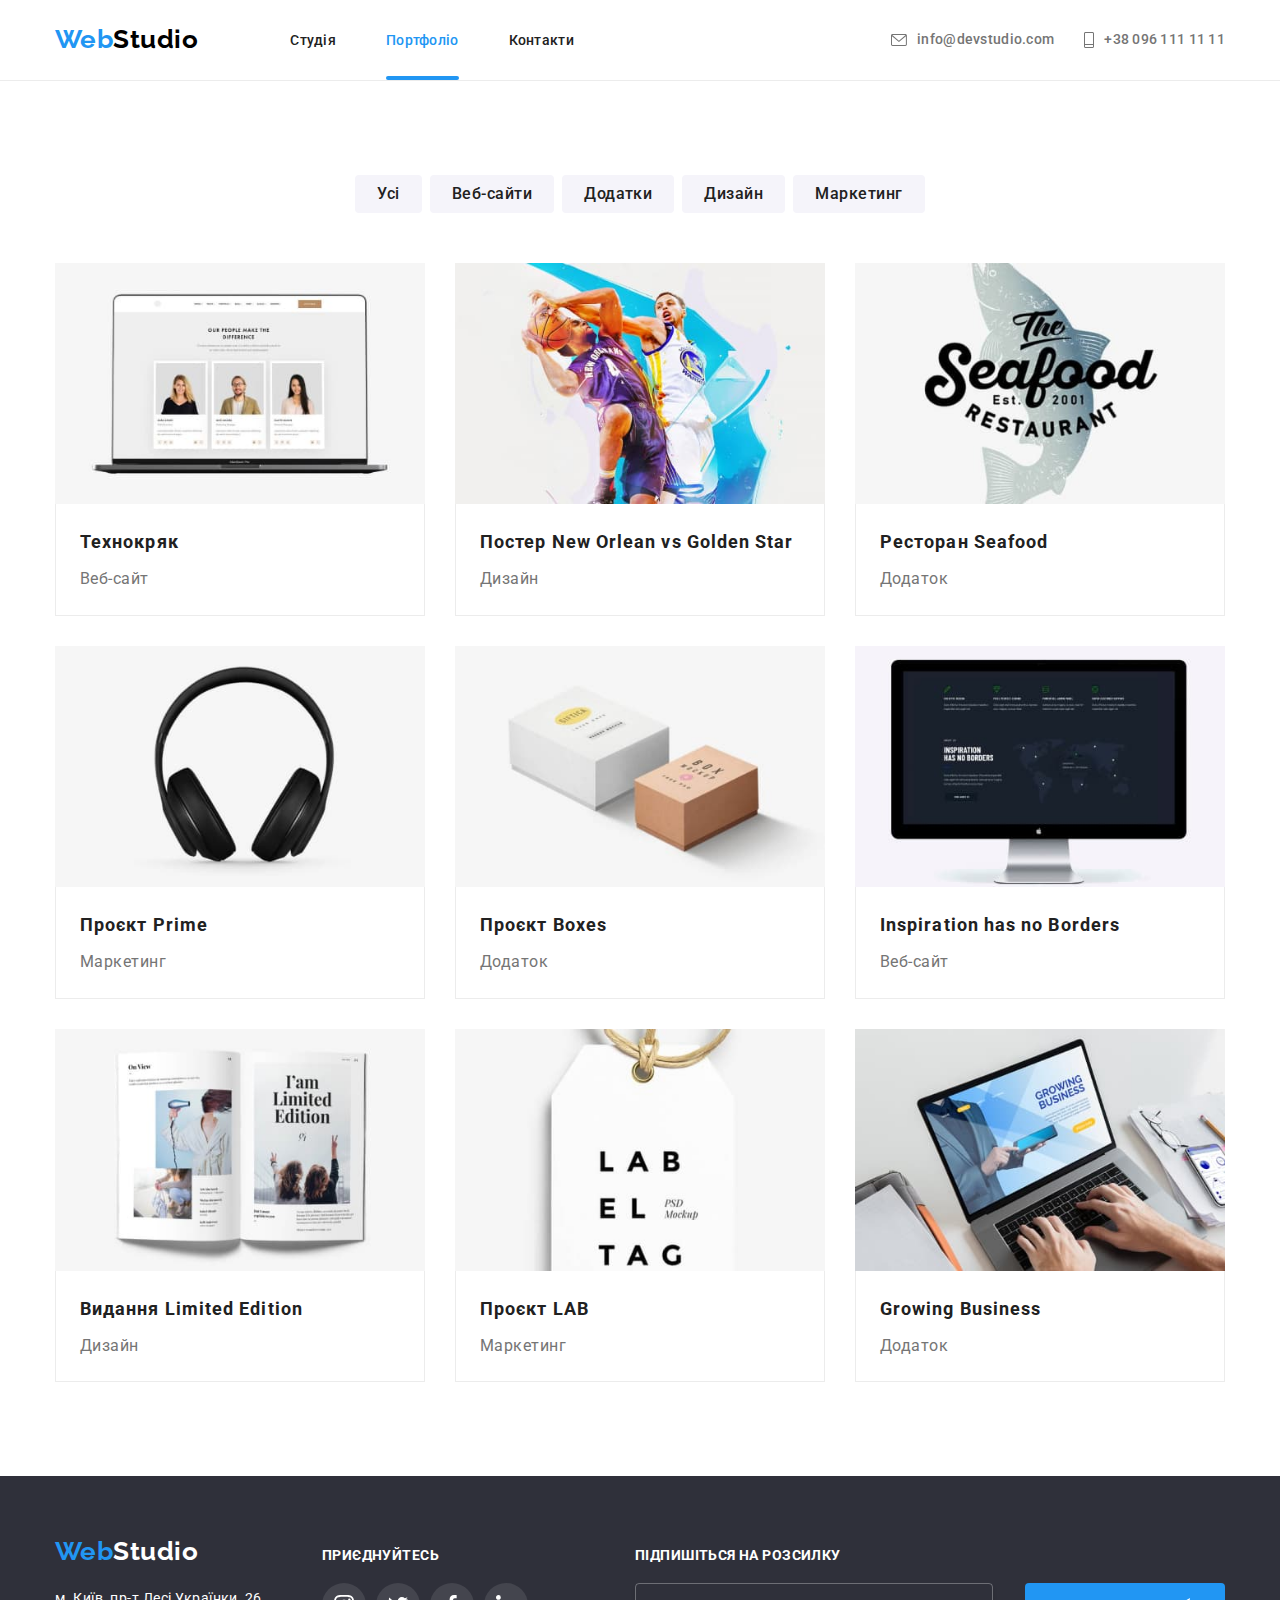
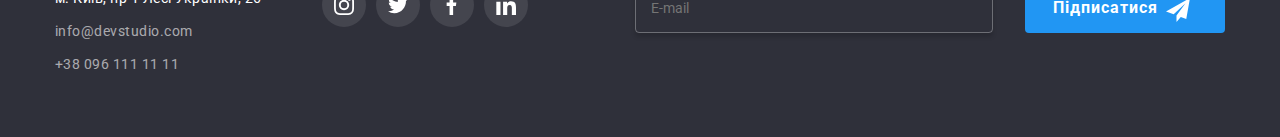
==== commit 9030f100: "footer" ====
--- a/portfolio.html
+++ b/portfolio.html
@@ -163,183 +163,178 @@
           </ul>
 
           <h1 class="visually-hidden">Наші роботи</h1>
-          <ul class="items list">
-            <li class="goods">
-              <a href="#" class="section-icon link">
-                <div class="goods-overlay">
+          <ul class="grid list">
+            <li class="grid__item">
+              <a href="#" class="grid__link link">
+                <div class="overlay">
                   <img
+                    class="overlay__thumb"
                     src="./images/projects/technocrack/img-mobile.jpg"
                     alt="open laptop with website on the screen"
                   />
-                  <p class="overlay">
-                    Ресурс пропонує комплексні пропозиції з різним рівнем
-                    функціоналу та сервісів. Все це дозволить відвідувачу
-                    отримати вичерпні відомості про компанію чи приватну особу.
-                  </p>
-                </div>
-                <div class="type">
-                  <h2 class="icon-title">Технокряк</h2>
-                  <p class="icon-text">Веб-сайт</p>
-                </div>
-              </a>
-            </li>
-            <li class="goods">
-              <a href="#" class="section-icon link">
-                <div class="goods-overlay">
-                  <img
-                     
+                  <p class="overlay__text">
+                    Ресурс пропонує комплексні пропозиції з різним рівнем
+                    функціоналу та сервісів. Все це дозволить відвідувачу
+                    отримати вичерпні відомості про компанію чи приватну особу.
+                  </p>
+                </div>
+                <div class="description">
+                  <h2 class="description__title">Технокряк</h2>
+                  <p class="description__text">Веб-сайт</p>
+                </div>
+              </a>
+            </li>
+            <li class="grid__item">
+              <a href="#" class="grid__link link">
+                <div class="overlay">
+                  <img class="overlay__thumb"
                     src="./images/projects/new-orlean-golden-star/img-mobile.jpg"
                     alt="two basketball players are on battle"
                   />
-                  <p class="overlay">
-                    Ресурс пропонує комплексні пропозиції з різним рівнем
-                    функціоналу та сервісів. Все це дозволить відвідувачу
-                    отримати вичерпні відомості про компанію чи приватну особу.
-                  </p>
-                </div>
-                <div class="type">
-                  <h2 class="icon-title">Постер New Orlean vs Golden Star</h2>
-                  <p class="icon-text">Дизайн</p>
-                </div>
-              </a>
-            </li>
-            <li class="goods">
-              <a href="#" class="section-icon link">
-                <div class="goods-overlay">
-                  <img
-                     
+                  <p class="overlay__text">
+                    Ресурс пропонує комплексні пропозиції з різним рівнем
+                    функціоналу та сервісів. Все це дозволить відвідувачу
+                    отримати вичерпні відомості про компанію чи приватну особу.
+                  </p>
+                </div>
+                <div class="description">
+                  <h2 class="description__title">Постер New Orlean vs Golden Star</h2>
+                  <p class="description__text">Дизайн</p>
+                </div>
+              </a>
+            </li>
+            <li class="grid__item">
+              <a href="#" class="grid__link link">
+                <div class="overlay">
+                  <img class="overlay__thumb"
                     src="./images/projects/seafood/img-mobile.jpg"
                     alt="one of restaurant seafood's logo"
                   />
-                  <p class="overlay">
-                    Ресурс пропонує комплексні пропозиції з різним рівнем
-                    функціоналу та сервісів. Все це дозволить відвідувачу
-                    отримати вичерпні відомості про компанію чи приватну особу.
-                  </p>
-                </div>
-                <div class="type">
-                  <h2 class="icon-title">Ресторан Seafood</h2>
-                  <p class="icon-text">Додаток</p>
-                </div>
-              </a>
-            </li>
-            <li class="goods">
-              <a href="#" class="section-icon link">
-                <div class="goods-overlay">
-                  <img
-                     
+                  <p class="overlay__text">
+                    Ресурс пропонує комплексні пропозиції з різним рівнем
+                    функціоналу та сервісів. Все це дозволить відвідувачу
+                    отримати вичерпні відомості про компанію чи приватну особу.
+                  </p>
+                </div>
+                <div class="description">
+                  <h2 class="description__title">Ресторан Seafood</h2>
+                  <p class="description__text">Додаток</p>
+                </div>
+              </a>
+            </li>
+            <li class="grid__item">
+              <a href="#" class="grid__link link">
+                <div class="overlay">
+                  <img class="overlay__thumb"
                     src="./images/projects/prime/img-mobile.jpg"
                     alt="black headphone"
                   />
-                  <p class="overlay">
-                    Ресурс пропонує комплексні пропозиції з різним рівнем
-                    функціоналу та сервісів. Все це дозволить відвідувачу
-                    отримати вичерпні відомості про компанію чи приватну особу.
-                  </p>
-                </div>
-                <div class="type">
-                  <h2 class="icon-title">Проєкт Prime</h2>
-                  <p class="icon-text">Маркетинг</p>
-                </div>
-              </a>
-            </li>
-            <li class="goods">
-              <a href="#" class="section-icon link">
-                <div class="goods-overlay">
-                  <img
-                     
+                  <p class="overlay__text">
+                    Ресурс пропонує комплексні пропозиції з різним рівнем
+                    функціоналу та сервісів. Все це дозволить відвідувачу
+                    отримати вичерпні відомості про компанію чи приватну особу.
+                  </p>
+                </div>
+                <div class="description">
+                  <h2 class="description__title">Проєкт Prime</h2>
+                  <p class="description__text">Маркетинг</p>
+                </div>
+              </a>
+            </li>
+            <li class="grid__item">
+              <a href="#" class="grid__link link">
+                <div class="overlay">
+                  <img class="overlay__thumb"
                     src="./images/projects/boxes/img-mobile.jpg"
                     alt="two boxes on the floor"
                   />
-                  <p class="overlay">
-                    Ресурс пропонує комплексні пропозиції з різним рівнем
-                    функціоналу та сервісів. Все це дозволить відвідувачу
-                    отримати вичерпні відомості про компанію чи приватну особу.
-                  </p>
-                </div>
-                <div class="type">
-                  <h2 class="icon-title">Проєкт Boxes</h2>
-                  <p class="icon-text">Додаток</p>
-                </div>
-              </a>
-            </li>
-            <li class="goods">
-              <a href="#" class="section-icon link">
-                <div class="goods-overlay">
-                  <img
-                   
+                  <p class="overlay__text">
+                    Ресурс пропонує комплексні пропозиції з різним рівнем
+                    функціоналу та сервісів. Все це дозволить відвідувачу
+                    отримати вичерпні відомості про компанію чи приватну особу.
+                  </p>
+                </div>
+                <div class="description">
+                  <h2 class="description__title">Проєкт Boxes</h2>
+                  <p class="description__text">Додаток</p>
+                </div>
+              </a>
+            </li>
+            <li class="grid__item">
+              <a href="#" class="grid__link link">
+                <div class="overlay">
+                  <img class="overlay__thumb"
                     src="./images/projects/inspiration/img-mobile.jpg"
                     alt="monitor with open website"
                   />
-                  <p class="overlay">
-                    Ресурс пропонує комплексні пропозиції з різним рівнем
-                    функціоналу та сервісів. Все це дозволить відвідувачу
-                    отримати вичерпні відомості про компанію чи приватну особу.
-                  </p>
-                </div>
-                <div class="type">
-                  <h2 class="icon-title">Inspiration has no Borders</h2>
-                  <p class="icon-text">Веб-сайт</p>
-                </div>
-              </a>
-            </li>
-            <li class="goods">
-              <a href="#" class="section-icon link">
-                <div class="goods-overlay">
-                  <img
+                  <p class="overlay__text">
+                    Ресурс пропонує комплексні пропозиції з різним рівнем
+                    функціоналу та сервісів. Все це дозволить відвідувачу
+                    отримати вичерпні відомості про компанію чи приватну особу.
+                  </p>
+                </div>
+                <div class="description">
+                  <h2 class="description__title">Inspiration has no Borders</h2>
+                  <p class="description__text">Веб-сайт</p>
+                </div>
+              </a>
+            </li>
+            <li class="grid__item">
+              <a href="#" class="grid__link link">
+                <div class="overlay">
+                  <img class="overlay__thumb"
                     class="icon-example"
                     src="./images/projects/limited-edition/img-mobile.jpg"
                     alt="open book with images"
                   />
-                  <p class="overlay">
-                    Ресурс пропонує комплексні пропозиції з різним рівнем
-                    функціоналу та сервісів. Все це дозволить відвідувачу
-                    отримати вичерпні відомості про компанію чи приватну особу.
-                  </p>
-                </div>
-                <div class="type">
-                  <h2 class="icon-title">Видання Limited Edition</h2>
-                  <p class="icon-text">Дизайн</p>
-                </div>
-              </a>
-            </li>
-            <li class="goods">
-              <a href="#" class="section-icon link">
-                <div class="goods-overlay">
-                  <img
+                  <p class="overlay__text">
+                    Ресурс пропонує комплексні пропозиції з різним рівнем
+                    функціоналу та сервісів. Все це дозволить відвідувачу
+                    отримати вичерпні відомості про компанію чи приватну особу.
+                  </p>
+                </div>
+                <div class="description">
+                  <h2 class="description__title">Видання Limited Edition</h2>
+                  <p class="description__text">Дизайн</p>
+                </div>
+              </a>
+            </li>
+            <li class="grid__item">
+              <a href="#" class="grid__link link">
+                <div class="overlay">
+                  <img class="overlay__thumb"
                     class="icon-example"
                     src="./images/projects/lab-el-tag/img-mobile.jpg"
                     alt="white sticker with text on it"
                   />
-                  <p class="overlay">
-                    Ресурс пропонує комплексні пропозиції з різним рівнем
-                    функціоналу та сервісів. Все це дозволить відвідувачу
-                    отримати вичерпні відомості про компанію чи приватну особу.
-                  </p>
-                </div>
-                <div class="type">
-                  <h2 class="icon-title">Проєкт LAB</h2>
-                  <p class="icon-text">Маркетинг</p>
-                </div>
-              </a>
-            </li>
-            <li class="goods">
-              <a href="#" class="section-icon link">
-                <div class="goods-overlay">
-                  <img
-                     
+                  <p class="overlay__text">
+                    Ресурс пропонує комплексні пропозиції з різним рівнем
+                    функціоналу та сервісів. Все це дозволить відвідувачу
+                    отримати вичерпні відомості про компанію чи приватну особу.
+                  </p>
+                </div>
+                <div class="description">
+                  <h2 class="description__title">Проєкт LAB</h2>
+                  <p class="description__text">Маркетинг</p>
+                </div>
+              </a>
+            </li>
+            <li class="grid__item">
+              <a href="#" class="grid__link link">
+                <div class="overlay">
+                  <img class="overlay__thumb"
                     src="./images/projects/growing-business/img-mobile.jpg"
                     alt="man works on his business presentation"
                   />
-                  <p class="overlay">
-                    Ресурс пропонує комплексні пропозиції з різним рівнем
-                    функціоналу та сервісів. Все це дозволить відвідувачу
-                    отримати вичерпні відомості про компанію чи приватну особу.
-                  </p>
-                </div>
-                <div class="type">
-                  <h2 class="icon-title">Growing Business</h2>
-                  <p class="icon-text">Додаток</p>
+                  <p class="overlay__text">
+                    Ресурс пропонує комплексні пропозиції з різним рівнем
+                    функціоналу та сервісів. Все це дозволить відвідувачу
+                    отримати вичерпні відомості про компанію чи приватну особу.
+                  </p>
+                </div>
+                <div class="description">
+                  <h2 class="description__title">Growing Business</h2>
+                  <p class="description__text">Додаток</p>
                 </div>
               </a>
             </li>
@@ -350,90 +345,95 @@
 
     <footer class="page-footer">
       <div class="container page-footer-container">
-        <div class="general-footer">
-          <a class="logo logo__margin-bottom link" lang="en" href="./index.html"
-            ><span class="logo__first-part">Web</span
-            ><span class="logo__second-part--white ">Studio</span></a
-          >
-          <address class="address">
-            <ul class="address__list list" id="Contacts">
-              <li class="address__item">
-                <a
-                  class="address__link link"
-                  href="https://goo.gl/maps/CPtrU1FHBa2aNyZL9"
-                  target="_blank"
-                  rel="noopener noreferrer nofollow"
-                  >м. Київ, пр-т Лесі Українки, 26</a
-                >
-              </li>
-              <li class="address__item">
-                <a
-                  class="address__contacts link"
-                  href="mailto:info@devstudio.com"
-                  >info@devstudio.com</a
-                >
-              </li>
-              <li class="address__item">
-                <a class="address__contacts link" href="tel:+380961111111"
-                  >+38 096 111 11 11</a
-                >
+        <div class="page-footer-container__box">
+          <div class="footer-logo">
+            <a
+              class="logo logo__margin-bottom link"
+              lang="en"
+              href="./index.html"
+              ><span class="logo__first-part">Web</span
+              ><span class="logo__second-part--white">Studio</span></a
+            >
+            <address class="address">
+              <ul class="address__list list" id="Contacts">
+                <li class="address__item">
+                  <a
+                    class="address__link link"
+                    href="https://goo.gl/maps/CPtrU1FHBa2aNyZL9"
+                    target="_blank"
+                    rel="noopener noreferrer nofollow"
+                    >м. Київ, пр-т Лесі Українки, 26</a
+                  >
+                </li>
+                <li class="address__item">
+                  <a
+                    class="address__contacts link"
+                    href="mailto:info@devstudio.com"
+                    >info@devstudio.com</a
+                  >
+                </li>
+                <li class="address__item">
+                  <a class="address__contacts link" href="tel:+380961111111"
+                    >+38 096 111 11 11</a
+                  >
+                </li>
+              </ul>
+            </address>
+          </div>
+
+          <div class="footer-socials footer__socials--margin-left">
+            <h4 class="footer-socials__title">Приєднуйтесь</h4>
+            <ul class="footer-socials__list list">
+              <li class="footer-socials__item">
+                <a href="" class="footer-socials__link">
+                  <svg
+                    class="footer-social__icon"
+                    aria-label="instagram icon"
+                    width="20"
+                    height="20"
+                  >
+                    <use href="./images/icon.svg#icon-instagram"></use>
+                  </svg>
+                </a>
+              </li>
+              <li class="footer-socials__item">
+                <a href="" class="footer-socials__link">
+                  <svg
+                    class="footer-social__icon"
+                    aria-label="twitter icon"
+                    width="20"
+                    height="20"
+                  >
+                    <use href="./images/icon.svg#icon-twitter"></use>
+                  </svg>
+                </a>
+              </li>
+              <li class="footer-socials__item">
+                <a href="" class="footer-socials__link">
+                  <svg
+                    class="footer-social__icon"
+                    aria-label="facebook icon"
+                    width="20"
+                    height="20"
+                  >
+                    <use href="./images/icon.svg#icon-Facebook"></use>
+                  </svg>
+                </a>
+              </li>
+              <li class="footer-socials__item">
+                <a href="" class="footer-socials__link">
+                  <svg
+                    class="footer-social__icon"
+                    aria-label="linkedin icon"
+                    width="20"
+                    height="20"
+                  >
+                    <use href="./images/icon.svg#icon-linkedin"></use>
+                  </svg>
+                </a>
               </li>
             </ul>
-          </address>
-        </div>
-
-        <div class="footer-socials footer__socials--margin-left">
-          <h4 class="footer-socials__title">Приєднуйтесь</h4>
-          <ul class="footer-socials__list list">
-            <li class="footer-socials__item">
-              <a href="" class="footer-socials__link">
-                <svg
-                  class="footer-social__icon"
-                  aria-label="instagram icon"
-                  width="20"
-                  height="20"
-                >
-                  <use href="./images/icon.svg#icon-instagram"></use>
-                </svg>
-              </a>
-            </li>
-            <li class="footer-socials__item">
-              <a href="" class="footer-socials__link">
-                <svg
-                  class="footer-social__icon"
-                  aria-label="twitter icon"
-                  width="20"
-                  height="20"
-                >
-                  <use href="./images/icon.svg#icon-twitter"></use>
-                </svg>
-              </a>
-            </li>
-            <li class="footer-socials__item">
-              <a href="" class="footer-socials__link">
-                <svg
-                  class="footer-social__icon"
-                  aria-label="facebook icon"
-                  width="20"
-                  height="20"
-                >
-                  <use href="./images/icon.svg#icon-Facebook"></use>
-                </svg>
-              </a>
-            </li>
-            <li class="footer-socials__item">
-              <a href="" class="footer-socials__link">
-                <svg
-                  class="footer-social__icon"
-                  aria-label="linkedin icon"
-                  width="20"
-                  height="20"
-                >
-                  <use href="./images/icon.svg#icon-linkedin"></use>
-                </svg>
-              </a>
-            </li>
-          </ul>
+          </div>
         </div>
         <div class="subscribe">
           <h4 class="footer-socials__title">Підпишіться на розсилку</h4>
--- a/css/main.min.css
+++ b/css/main.min.css
@@ -1 +1 @@
-:root{--primary-color-text: #757575;--secondary-color-text: #212121;--accent-color: #2196f3;--hero-logo-text: #ffffff;--studio-color-text: #000000;--secondary-back-color: #2f303a;--team-btn-back-color: #f5f4fa;--hidden-btn-hero-color: #188ce8;--border: #ececec;--hero-bg-color: #c4c4c4;--social-list-icon: #afb1b8;--transition-dur-and-func: 250ms cubic-bezier(0.4, 0, 0.2, 1)}.visually-hidden{position:absolute;white-space:nowrap;width:1px;height:1px;overflow:hidden;border:0;padding:0;clip:rect(0 0 0 0);clip-path:inset(50%);margin:-1px}.footer-socials__link,.worker__socials-link{display:flex;align-items:center;justify-content:center;width:44px;height:44px;border-radius:50%}.footer-button,.hero__btn,.modal-form__button-submit{color:var(--hero-logo-text);background-color:var(--accent-color)}body{background-color:#fff;color:var(--primary-color-text);font-family:Roboto,sans-serif;letter-spacing:.03em}.list{list-style:none}.link{text-decoration:none}h1,h2,h3,h4,p{margin-bottom:0;margin-top:0}ul,ol{margin-bottom:0;margin-top:0;padding-left:0}.container{padding-left:15px;padding-right:15px}@media screen and (min-width: 480px){.container{max-width:450px;margin-left:auto;margin-right:auto}}@media screen and (min-width: 768px){.container{max-width:737px}}@media screen and (min-width: 1200px){.container{max-width:1200px}}.section{padding-top:60px;padding-bottom:60px}@media screen and (min-width: 1200px){.section{padding-top:94px;padding-bottom:94px}}.logo{font-family:Raleway,sans-serif;font-weight:700;font-size:26px;line-height:1.2;display:inline;color:var(--accent-color)}.logo__second-part--black{color:var(--studio-color-text)}.logo__second-part--white{color:var(--hero-logo-text)}.logo__margin-bottom{display:inline-block;margin-bottom:20px}.border-head{border-bottom:1px solid var(--border)}@media screen and (max-width: 767px){.page-header__container{display:flex;align-items:center;justify-content:space-between}}@media screen and (min-width: 768px){.page-header__container{display:flex;align-items:center}}.mobile-menu__container{position:relative;display:flex;flex-direction:column;padding:48px 40px;width:100%;height:100%}@media screen and (max-width: 767px){.menu{display:none}}@media screen and (min-width: 768px){.menu{display:flex;column-gap:50px;margin-left:87px}.menu__link{position:relative;font-size:14px;font-weight:500;letter-spacing:.02em;color:var(--secondary-color-text);line-height:1.1;padding:32px 0px;transition:color var(--transition-dur-and-func)}.menu__link::after{content:"";display:block;position:absolute;left:0;bottom:0;width:100%;height:4px;background-color:var(--accent-color);border-radius:2px;transform:scaleX(0);transition:transform var(--transition-dur-and-func)}.menu__link:hover::after,.menu__link:focus::after{transform:scaleX(1)}.menu__link--current{color:var(--accent-color)}.menu__link--current::after{content:"";display:block;position:absolute;left:0;bottom:0;width:100%;height:4px;background-color:var(--accent-color);border-radius:2px;transform:scaleX(1);transition:transform var(--transition-dur-and-func)}}@media screen and (min-width: 1200px){.menu{margin-left:92px}}@media screen and (max-width: 767px){.open-mobile-menu-btn{border:none;padding:0;background-color:rgba(0,0,0,0);line-height:0}.open-mobile-menu-btn__icon{width:40px;height:40px}}@media screen and (min-width: 768px){.open-mobile-menu-btn{display:none}}.mobile-menu{position:fixed;left:0;top:0;z-index:100;width:100%;height:100%;background-color:#fff;opacity:0;visibility:hidden;pointer-events:none;transition:opacity var(--transition-dur-and-func),visibility var(--transition-dur-and-func)}.mobile-menu.is-open{opacity:1;visibility:visible;pointer-events:auto}@media screen and (max-width: 767px){.mobile-menu__close-btn{position:absolute;top:10px;right:15px;border:none;padding:0;background-color:rgba(0,0,0,0);line-height:0}.mobile-menu__close-icon{width:40px;height:40px}.mobile-menu__close-icon:hover,.mobile-menu__close-icon:focus{fill:var(--accent-color)}}.mobile-menu__box{display:flex;flex-direction:column;height:100vh}@media screen and (max-width: 767px){.mobile-nav__list{font-size:40px;font-weight:500;letter-spacing:.02em;line-height:1.175}.mobile-nav__item:not(:last-child){margin-bottom:32px}.mobile-nav__link{color:var(--secondary-color-text)}.mobile-nav__link--current{color:var(--accent-color)}}@media screen and (max-width: 767px){.mobile-menu__contact-list{font-size:34px;font-weight:500;letter-spacing:.02em;line-height:1.17;margin-top:auto;margin-bottom:64px}.mobile-menu__tel{color:var(--accent-color)}.mobile-menu__email{font-size:24px;color:var(--primary-color-text)}}@media screen and (max-width: 767px){.mobile-socials__list{display:flex;flex-wrap:wrap;align-items:center;font-size:18px;font-weight:500;letter-spacing:.02em;line-height:1.2}.mobile-socials__item:not(:last-child){padding-right:10px;margin-right:10px;border-right:1px solid rgba(33,33,33,.2)}.mobile-socials__link{color:var(--accent-color)}}.auth-nav{display:none}@media screen and (min-width: 768px){.auth-nav{display:flex;flex-direction:column;row-gap:10px}.auth-nav--margin-left{margin-left:auto}.auth-nav__icon{display:flex;align-items:center;fill:currentColor;margin-right:10px}.auth-nav__link{display:flex;align-items:center;color:var(--primary-color-text);font-size:14px;font-weight:500;letter-spacing:.02em;line-height:1.1;transition:color var(--transition-dur-and-func)}.auth-nav__link:hover,.auth-nav__link:focus{color:var(--accent-color)}}@media screen and (min-width: 1200px){.auth-nav{display:flex;flex-direction:row;column-gap:30px}}@media screen and (max-width: 1999px){.title{color:var(--secondary-color-text);font-size:28px;font-weight:700;letter-spacing:.03em;line-height:1.17;text-align:center}.title_margin-bottom{margin-bottom:30px}}@media screen and (min-width: 1200px){.title{color:var(--secondary-color-text);font-size:36px;font-weight:700;letter-spacing:.03em;line-height:1.17;text-align:center}.title_margin-bottom{margin-bottom:50px}}.backdrop{position:fixed;top:0;left:0;z-index:100;width:100%;height:100%;background-color:rgba(0,0,0,.2);opacity:1;visibility:visible;pointer-events:auto;transition:opacity 1000ms cubic-bezier(0.4, 0, 0.2, 1),visibility 1000ms cubic-bezier(0.4, 0, 0.2, 1)}.is-hidden{opacity:0;visibility:hidden;pointer-events:none}@media screen and (min-width: 100px){.modal{max-width:450px;width:100%;height:100%;padding:40px;max-height:609px;overflow:scroll;padding:40px;background-color:#fff;position:absolute;top:50%;left:50%;transform:translate(-50%, -50%);box-shadow:0px 1px 3px rgba(0,0,0,.12),0px 1px 1px rgba(0,0,0,.14),0px 2px 1px rgba(0,0,0,.2);border-radius:4px}}@media screen and (max-width: 479px){.modal{width:90%}}.modal__close-btn{background:rgba(0,0,0,0);border:1px solid rgba(0,0,0,.1);position:absolute;top:8px;right:8px;display:flex;width:30px;height:30px;align-items:center;justify-content:center;cursor:pointer;border-radius:50%;transition:background-color var(--transition-dur-and-func),fill var(--transition-dur-and-func)}.modal__close-btn:hover,.modal__close-btn:focus{fill:var(--accent-color)}@media screen and (min-width: 320px){.modal-form__title{color:var(--secondary-color-text);font-size:20px;font-weight:700;letter-spacing:.03em;line-height:1.5;text-align:center;margin-bottom:12px}}.modal-form__button-submit{font-size:16px;font-weight:700;letter-spacing:.06em;align-self:center;width:200px;height:50px;border:none;padding:10px 52px;border-radius:4px;cursor:pointer;box-shadow:0px 4px 4px rgba(0,0,0,.15);transition:color var(--transition-dur-and-func),background-color var(--transition-dur-and-func),box-shadow var(--transition-dur-and-func)}.modal-form__button-submit:hover,.modal-form__button-submit:focus{background:var(--hidden-btn-hero-color);box-shadow:0px 4px 4px rgba(0,0,0,.15);border-radius:4px}@media screen and (min-width: 320px){.modal-form{padding:0px}.modal-form{display:flex;flex-direction:column}.modal-form__box{display:flex;flex-direction:column}.modal-form__desc{display:block;font-size:12px;font-weight:400;letter-spacing:.01em;line-height:1.16;margin-bottom:4px}.modal-form__field{margin-bottom:10px}.modal-form__input{width:100%;font-size:12px;border-radius:4px;border:1px solid rgba(33,33,33,.2);height:40px;padding-left:42px;transition:border var(--transition-dur-and-func)}.modal-form__input:focus{outline:none;border-color:var(--accent-color)}.modal-form__input-wrapper{position:relative;display:block}.modal-form__input-icon{position:absolute;top:50%;left:12px;transform:translateY(-50%);transition:fill var(--transition-dur-and-func)}.modal-form__input:focus+.modal-form__input-icon{fill:var(--accent-color)}.modal-form__comment{display:block;resize:none;padding:12px 16px;font-size:14px;line-height:1.16;height:120px;width:100%;border-radius:4px;border:1px solid rgba(33,33,33,.2);transition:border var(--transition-dur-and-func)}.modal-form__comment:focus{outline:none;border-color:var(--accent-color)}.modal-form__comment::placeholder{color:rgba(117,117,117,.5)}}@media screen and (min-width: 320px){.modal-formi-agreement{display:flex;align-items:center;justify-content:center;margin-bottom:30px;margin-top:10px}.modal-form__check-field{display:flex;font-size:12px;align-items:center;padding-left:13px}.modal-form__checkbox{appearance:none;position:absolute}.modal-form__own-checkbox{width:16px;height:15px;margin-right:7px;border:2px solid var(--secondary-color-text);border-radius:2px;cursor:pointer;transition:background-color var(--transition-dur-and-func)}.modal-form__checkbox :checked+.modal-form__own-checkbox{background-color:var(--accent-color);transition:background-color var(--transition-dur-and-func);border:none}.modal-form__checkbox :focus+.modal-form__own-checkbox{box-shadow:0 0 0 2px rgba(33,150,243,.5)}.modal-form__own-checkbox-icon{display:none}.modal-form__checkbox:checked+.modal-form__own-checkbox .modal-form__own-checkbox-icon{display:block;transition:fill var(--transition-dur-and-func)}.modal-form__text-agreement{font-size:12px;line-height:1.16}.modal-form__conditions{color:var(--accent-color)}.modal-form__conditions:hover{text-decoration:none}}.page-footer-container{display:flex;flex-direction:column;align-items:center}@media screen and (min-width: 767px)and (max-width: 1199px){.page-footer-container{justify-content:space-around;gap:0}}@media screen and (min-width: 1200px){.page-footer-container{flex-direction:row;align-items:baseline;text-align:start}}.category__btn{color:var(--secondary-color-text);background:var(--team-btn-back-color);font-family:inherit;font-size:16px;font-weight:500;letter-spacing:.03em;border:none;cursor:pointer;line-height:1.6;text-align:center;padding:6px 22px;border-radius:4px;transition:background-color var(--transition-dur-and-func),box-shadow var(--transition-dur-and-func),color var(--transition-dur-and-func)}.category__btn:active,.category__btn:hover,.category__btn:focus{background-color:var(--accent-color);color:var(--hero-logo-text);box-shadow:0px 3px 1px rgba(0,0,0,.1),0px 1px 2px rgba(0,0,0,.08),0px 2px 1px rgba(0,0,0,.12)}@media screen and (min-width: 320px){.category{display:flex;flex-wrap:wrap;justify-content:start;column-gap:8px;row-gap:15px;margin-bottom:40px}}@media screen and (min-width: 768px){.category{justify-content:center;margin-bottom:30px}}@media screen and (min-width: 1200px){.category{margin-bottom:50px}}.page-header{padding-top:16px;padding-bottom:16px}@media screen and (min-width: 768px){.page-header{padding-top:26px;padding-bottom:26px}}@media screen and (min-width: 1200px){.page-header{padding-top:24px;padding-bottom:25px}}.hero{text-align:center;max-width:480px;height:400px;padding:118px 0;margin-left:auto;margin-right:auto;background-color:var(--hero-bg-color);background-image:linear-gradient(rgba(47, 48, 58, 0.4), rgba(47, 48, 58, 0.4)),url("../../images/mobile/header-mobile.jpg");background-repeat:no-repeat;background-size:cover;background-position:center}.hero__text{color:var(--hero-logo-text);align-items:center;font-size:26px;font-weight:900;letter-spacing:.06em;line-height:1.6;text-align:center;text-transform:uppercase;margin-bottom:30px}.hero__btn{font-size:16px;font-weight:700;letter-spacing:.06em;border-radius:4px;cursor:pointer;font-family:inherit;line-height:1.9;padding:10px 32px;border:0;align-items:center;text-align:center;transition:background-color var(--transition-dur-and-func)}.hero__btn:hover,.hero__btn:focus{background:var(--hidden-btn-hero-color);box-shadow:0px 4px 4px rgba(0,0,0,.15);border-radius:4px}@media screen and (min-device-pixel-ratio: 2)and (max-width: 767px),screen and (min-resolution: 192dpi)and (max-width: 767px),screen and (min-resolution: 2dppx)and (max-width: 767px){.hero{background-image:linear-gradient(rgba(47, 48, 58, 0.4), rgba(47, 48, 58, 0.4)),url("../../images/mobile/header-mobile@2x.jpg")}}@media screen and (min-width: 768px){.hero{max-width:768px;background-image:linear-gradient(rgba(47, 48, 58, 0.4), rgba(47, 48, 58, 0.4)),url("../../images/tablet/header-tablet.jpg")}}@media screen and (min-device-pixel-ratio: 2)and (min-width: 768px),screen and (min-resolution: 192dpi)and (min-width: 768px),screen and (min-resolution: 2dppx)and (min-width: 768px){.hero{background-image:linear-gradient(rgba(47, 48, 58, 0.4), rgba(47, 48, 58, 0.4)),url("../../images/tablet/header-tablet@2x.jpg")}}@media screen and (min-width: 1200px){.hero{max-width:1600px;height:600px;padding:200px 0;background-image:linear-gradient(rgba(47, 48, 58, 0.4), rgba(47, 48, 58, 0.4)),url("../../images/desktop/work.jpg")}.hero__text{font-size:44px;font-weight:900;letter-spacing:.06em}}@media screen and (min-device-pixel-ratio: 2)and (min-width: 1200px),screen and (min-resolution: 192dpi)and (min-width: 1200px),screen and (min-resolution: 2dppx)and (min-width: 1200px){.hero{background-image:linear-gradient(rgba(47, 48, 58, 0.4), rgba(47, 48, 58, 0.4)),url("../../images//desktop/work@2x.jpg")}}.benefits{display:block}.benefits__item:not(:last-child){margin-bottom:30px}.benefits__wrapper{display:flex;background-color:var(--team-btn-back-color);height:120px;margin-bottom:30px;align-items:center;justify-content:center}.benefits__title{text-align:center;color:var(--secondary-color-text);font-size:14px;line-height:1.1;text-transform:uppercase;margin-bottom:10px}.benefits__text{font-size:14px;line-height:1.7}@media screen and (min-width: 767px)and (max-width: 1200px){.benefits{display:flex;flex-direction:row;flex-wrap:wrap;gap:30px}.benefits__item{width:calc((100% - 30px)/2)}.benefits__item:not(:last-child){margin-bottom:0px}.benefits__title{text-align:start}}@media screen and (min-width: 1200px){.benefits{display:flex;flex-direction:row;flex-wrap:wrap;gap:30px}.benefits__item{width:calc((100% - 90px)/4)}.benefits__title{text-align:start}}.work-section{display:none}@media screen and (min-width: 1200px){.work-section{display:block}.about{padding-top:0px}.example{display:flex;column-gap:30px}.example__icon{display:block;max-width:100%}.example__title{position:relative}.example__over-text{position:absolute;left:0;bottom:0;display:flex;align-items:center;justify-content:center;font-weight:700;font-size:14px;line-height:1.14;width:370px;height:70px;text-transform:uppercase;color:var(--hero-logo-text);background:rgba(47,48,58,.8)}}.team-section{background-color:var(--team-btn-back-color)}.worker__icon{max-width:100%;display:block;height:auto}.worker__item{background-color:var(--hero-logo-text);box-shadow:0px 1px 3px rgba(0,0,0,.12),0px 1px 1px rgba(0,0,0,.14),0px 2px 1px rgba(0,0,0,.2);border-radius:0px 0px 4px 4px}.worker__names-position{padding-top:30px;padding-bottom:30px}.worker__name{color:var(--secondary-color-text);font-size:16px;font-weight:500;letter-spacing:.003em;line-height:1.2;text-align:center;margin-bottom:10px}.worker__profession{margin-bottom:16px;font-size:16px;line-height:1.2;text-align:center}.worker__socials{display:flex;justify-content:center;column-gap:10px}.worker__socials-icon{display:flex;fill:var(--social-list-icon);transition:fill var(--transition-dur-and-func)}.worker__socials-link:hover .worker__socials-icon,.worker__socials-link:focus .worker__socials-icon{fill:var(--hero-logo-text)}.worker__socials-link{transition:background-color var(--transition-dur-and-func)}.worker__socials-link:hover,.worker__socials-link:focus{color:var(--hero-logo-text);background-color:var(--accent-color)}@media screen and (max-width: 767px){.workers{display:block}.worker__item:not(:last-child){margin-bottom:30px}}@media screen and (min-width: 768px)and (max-width: 1200px){.workers{display:flex;flex-wrap:wrap;flex-direction:row;gap:30px}.worker__item{width:calc((100% - 30px)/2)}}@media screen and (min-width: 1200px){.workers{display:flex;gap:30px}.worker__item{width:calc(100% - 22.5px)}}.customers{display:flex;flex-wrap:wrap;flex-direction:row;gap:30px}.customers__link{display:flex;align-items:center;justify-content:center;border-radius:4px;border:1px solid var(--social-list-icon);height:92px;color:var(--social-list-icon);transition:color var(--transition-dur-and-func),border var(--transition-dur-and-func)}.customers__link:hover,.customers__link:focus{border-color:var(--accent-color);color:var(--accent-color)}.customers__icon{width:106px;height:60px;fill:currentColor}@media screen and (max-width: 767px){.customers__item{width:calc((100% - 30px)/2)}}@media screen and (min-width: 768px)and (max-width: 1199px){.customers__item{width:calc((100% - 60px)/3)}}@media screen and (min-width: 1200px){.customers{flex-wrap:nowrap}.customers__item{flex-basis:calc(100% - 25px)}}.goods-overlay{position:relative;overflow:hidden;transform:translateY(0%)}.overlay{display:flex;align-items:center;justify-content:center;font-size:18px;line-height:1.5;padding:63px 24px;position:absolute;top:0;left:0;width:100%;height:100%;transform:translateY(100%);transition:transform var(--transition-dur-and-func);color:#fff;background-color:rgba(33,150,243,.9)}.section-icon:hover .overlay,.section-icon:focus .overlay{transform:translateY(0%)}.items{display:flex;flex-wrap:wrap;gap:30px}.goods{flex-basis:calc((100% - 60px)/3)}.type{padding:20px 24px;border-bottom:1px solid var(--border);border-right:1px solid var(--border);border-left:1px solid var(--border)}.section-icon{display:block;transition:box-shadow var(--transition-dur-and-func)}.section-icon:hover,.section-icon:focus{box-shadow:0px 4px 4px rgba(0,0,0,.25)}.section-icon .icon-title{color:var(--secondary-color-text);font-size:18px;font-weight:700;letter-spacing:.06em;line-height:2;margin-bottom:4px}.section-icon .icon-text{color:var(--primary-color-text);font-size:16px;line-height:1.9}.page-footer-container__box{display:flex;flex-direction:column;gap:60px;text-align:center;margin-bottom:60px}.page-footer{background-color:var(--secondary-back-color);padding-top:60px;padding-bottom:60px}.address__item:not(:last-child){margin-bottom:9px}.address__link{color:var(--hero-logo-text);font-style:normal;font-size:14px;line-height:1.7;transition:color var(--transition-dur-and-func)}.address__contacts{color:rgba(255,255,255,.6);font-style:normal;font-size:14px;line-height:1.7;transition:color var(--transition-dur-and-func)}.footer-socials__title{font-size:14px;font-weight:700;letter-spacing:.03em;text-align:center;color:var(--hero-logo-text);margin-bottom:20px;text-transform:uppercase}.footer-socials__list{display:flex;column-gap:10px}.footer-socials__link{background:rgba(255,255,255,.1);color:var(--hero-logo-text);transition:background var(--transition-dur-and-func)}.footer-socials__link:hover,.footer-socials__link:focus{background:var(--accent-color)}.footer-social__icon{fill:currentColor}.form-footer{display:flex;flex-direction:column;align-items:center;gap:20px}.footer-mailing__input{font-family:Roboto,sans-serif;height:50px;width:450px;max-width:450px;font-size:14px;line-height:1.25;padding-left:15px;margin-right:12px;border-radius:4px;color:rgba(255,255,255,.6);background-color:rgba(0,0,0,0);border:1px solid rgba(255,255,255,.3);box-shadow:0px 4px 4px rgba(0,0,0,.15);outline:none}.footer-button{font-family:Roboto,sans-serif;display:flex;position:relative;font-size:16px;font-weight:700;letter-spacing:.06em;line-height:1.88;border-radius:4px;border:none;width:200px;height:50px;padding:10px 28px;cursor:pointer;transition:color var(--transition-dur-and-func),background-color var(--transition-dur-and-func),box-shadow var(--transition-dur-and-func)}.footer-button:focus,.footer-button:hover{background:var(--hidden-btn-hero-color);box-shadow:0px 4px 4px rgba(0,0,0,.15);border-radius:4px}.footer-button__icon{position:absolute;right:35px;top:15px;width:24px;height:24px;fill:#fff}@media screen and (max-width: 767px){.subscribe{width:100%}}@media screen and (min-width: 768px)and (max-width: 1199px){.page-footer-container__box{flex-direction:row;align-items:baseline;gap:165px}.subscribe{width:100%}.footer-mailing__input{width:450px}}@media screen and (min-width: 1200px){.page-footer-container__box{flex-direction:row;gap:60px;margin-bottom:0;align-items:baseline}.form-footer{flex-direction:row;align-items:center;gap:20px}.footer-logo{text-align:start}.footer-socials__title{text-align:start}.subscribe{margin-left:auto}.footer-mailing__input{width:358px}}/*# sourceMappingURL=main.min.css.map */+:root{--primary-color-text: #757575;--secondary-color-text: #212121;--accent-color: #2196f3;--hero-logo-text: #ffffff;--studio-color-text: #000000;--secondary-back-color: #2f303a;--team-btn-back-color: #f5f4fa;--hidden-btn-hero-color: #188ce8;--border: #ececec;--hero-bg-color: #c4c4c4;--social-list-icon: #afb1b8;--transition-dur-and-func: 250ms cubic-bezier(0.4, 0, 0.2, 1)}.visually-hidden{position:absolute;white-space:nowrap;width:1px;height:1px;overflow:hidden;border:0;padding:0;clip:rect(0 0 0 0);clip-path:inset(50%);margin:-1px}.footer-socials__link,.worker__socials-link{display:flex;align-items:center;justify-content:center;width:44px;height:44px;border-radius:50%}.footer-button,.hero__btn,.modal-form__button-submit{color:var(--hero-logo-text);background-color:var(--accent-color)}body{background-color:#fff;color:var(--primary-color-text);font-family:Roboto,sans-serif;letter-spacing:.03em}.list{list-style:none}.link{text-decoration:none}h1,h2,h3,h4,p{margin-bottom:0;margin-top:0}ul,ol{margin-bottom:0;margin-top:0;padding-left:0}.container{padding-left:15px;padding-right:15px}@media screen and (min-width: 480px){.container{max-width:450px;margin-left:auto;margin-right:auto}}@media screen and (min-width: 768px){.container{max-width:737px}}@media screen and (min-width: 1200px){.container{max-width:1200px}}.section{padding-top:60px;padding-bottom:60px}@media screen and (min-width: 1200px){.section{padding-top:94px;padding-bottom:94px}}.logo{font-family:Raleway,sans-serif;font-weight:700;font-size:26px;line-height:1.2;color:var(--accent-color)}.logo__second-part--black{color:var(--studio-color-text)}.logo__second-part--white{color:var(--hero-logo-text)}.logo__margin-bottom{display:inline-block;margin-bottom:20px}.border-head{border-bottom:1px solid var(--border)}@media screen and (max-width: 767px){.page-header__container{display:flex;align-items:center;justify-content:space-between;height:60px}}@media screen and (min-width: 768px){.page-header__container{display:flex;align-items:center;height:80px}}.mobile-menu__container{position:relative;display:flex;flex-direction:column;padding:48px 40px;width:100%;height:100%}@media screen and (max-width: 767px){.menu{display:none}}@media screen and (min-width: 768px){.menu{display:flex;column-gap:50px;margin-left:87px}.menu__link{position:relative;font-size:14px;font-weight:500;letter-spacing:.02em;color:var(--secondary-color-text);line-height:1.1;padding:32px 0px;transition:color var(--transition-dur-and-func)}.menu__link::after{content:"";display:block;position:absolute;left:0;bottom:0;width:100%;height:4px;background-color:var(--accent-color);border-radius:2px;transform:scaleX(0);transition:transform var(--transition-dur-and-func)}.menu__link:hover::after,.menu__link:focus::after{transform:scaleX(1)}.menu__link--current{color:var(--accent-color)}.menu__link--current::after{content:"";display:block;position:absolute;left:0;bottom:0;width:100%;height:4px;background-color:var(--accent-color);border-radius:2px;transform:scaleX(1);transition:transform var(--transition-dur-and-func)}}.page-nav :hover,.page-nav :focus{color:var(--accent-color)}@media screen and (min-width: 1200px){.menu{margin-left:92px}}@media screen and (max-width: 767px){.open-mobile-menu-btn{border:none;padding:0;background-color:rgba(0,0,0,0);line-height:0}.open-mobile-menu-btn__icon{width:40px;height:40px}}@media screen and (min-width: 768px){.open-mobile-menu-btn{display:none}}.mobile-menu{position:fixed;left:0;top:0;z-index:100;width:100%;height:100%;background-color:#fff;opacity:0;visibility:hidden;pointer-events:none;transition:opacity var(--transition-dur-and-func),visibility var(--transition-dur-and-func)}.mobile-menu.is-open{opacity:1;visibility:visible;pointer-events:auto}@media screen and (max-width: 767px){.mobile-menu__close-btn{position:absolute;top:10px;right:15px;border:none;padding:0;background-color:rgba(0,0,0,0);line-height:0}.mobile-menu__close-icon{width:40px;height:40px}.mobile-menu__close-icon:hover,.mobile-menu__close-icon:focus{fill:var(--accent-color)}}.mobile-menu__box{display:flex;flex-direction:column;height:100vh}@media screen and (max-width: 767px){.mobile-nav__list{font-size:40px;font-weight:500;letter-spacing:.02em;line-height:1.175}.mobile-nav__item:not(:last-child){margin-bottom:32px}.mobile-nav__link{color:var(--secondary-color-text)}.mobile-nav__link--current{color:var(--accent-color)}}@media screen and (max-width: 767px){.mobile-menu__contact-list{font-size:34px;font-weight:500;letter-spacing:.02em;line-height:1.17;margin-top:auto;margin-bottom:64px}.mobile-menu__tel{color:var(--accent-color)}.mobile-menu__email{font-size:24px;color:var(--primary-color-text)}}@media screen and (max-width: 767px){.mobile-socials__list{display:flex;flex-wrap:wrap;align-items:center;font-size:18px;font-weight:500;letter-spacing:.02em;line-height:1.2}.mobile-socials__item:not(:last-child){padding-right:10px;margin-right:10px;border-right:1px solid rgba(33,33,33,.2)}.mobile-socials__link{color:var(--accent-color)}}.auth-nav{display:none}@media screen and (min-width: 768px){.auth-nav{display:flex;flex-direction:column;row-gap:10px}.auth-nav--margin-left{margin-left:auto}.auth-nav__icon{display:flex;align-items:center;fill:currentColor;margin-right:10px}.auth-nav__link{display:flex;align-items:center;color:var(--primary-color-text);font-size:14px;font-weight:500;letter-spacing:.02em;line-height:1.1;transition:color var(--transition-dur-and-func)}.auth-nav__link:hover,.auth-nav__link:focus{color:var(--accent-color)}}@media screen and (min-width: 1200px){.auth-nav{display:flex;flex-direction:row;column-gap:30px}}@media screen and (max-width: 1999px){.title{color:var(--secondary-color-text);font-size:28px;font-weight:700;letter-spacing:.03em;line-height:1.17;text-align:center}.title_margin-bottom{margin-bottom:30px}}@media screen and (min-width: 1200px){.title{color:var(--secondary-color-text);font-size:36px;font-weight:700;letter-spacing:.03em;line-height:1.17;text-align:center}.title_margin-bottom{margin-bottom:50px}}.backdrop{position:fixed;top:0;left:0;z-index:100;width:100%;height:100%;background-color:rgba(0,0,0,.2);opacity:1;visibility:visible;pointer-events:auto;transition:opacity 1000ms cubic-bezier(0.4, 0, 0.2, 1),visibility 1000ms cubic-bezier(0.4, 0, 0.2, 1)}.is-hidden{opacity:0;visibility:hidden;pointer-events:none}@media screen and (min-width: 100px){.modal{max-width:450px;width:100%;height:100%;padding:40px;max-height:609px;overflow:scroll;padding:40px;background-color:#fff;position:absolute;top:50%;left:50%;transform:translate(-50%, -50%);box-shadow:0px 1px 3px rgba(0,0,0,.12),0px 1px 1px rgba(0,0,0,.14),0px 2px 1px rgba(0,0,0,.2);border-radius:4px}}@media screen and (max-width: 479px){.modal{width:90%}}@media screen and (min-width: 1200px){.modal{max-width:528px;max-height:581px}}.modal__close-btn{background:rgba(0,0,0,0);border:1px solid rgba(0,0,0,.1);position:absolute;top:8px;right:8px;display:flex;width:30px;height:30px;align-items:center;justify-content:center;cursor:pointer;border-radius:50%;transition:background-color var(--transition-dur-and-func),fill var(--transition-dur-and-func)}.modal__close-btn:hover,.modal__close-btn:focus{fill:var(--accent-color)}@media screen and (min-width: 320px){.modal-form__title{color:var(--secondary-color-text);font-size:20px;font-weight:700;letter-spacing:.03em;line-height:1.5;text-align:center;margin-bottom:12px}}@media screen and (min-width: 1200px){.modal-form__title{line-height:1.15}}@media screen and (min-width: 320px){.modal-form{padding:0px}.modal-form{display:flex;flex-direction:column}.modal-form__box{display:flex;flex-direction:column}.modal-form__desc{display:block;font-size:12px;font-weight:400;letter-spacing:.01em;line-height:1.16;margin-bottom:4px}.modal-form__field{margin-bottom:10px}.modal-form__input{width:100%;font-size:12px;border-radius:4px;border:1px solid rgba(33,33,33,.2);height:40px;padding-left:42px;transition:border var(--transition-dur-and-func)}.modal-form__input:focus{outline:none;border-color:var(--accent-color)}.modal-form__input-wrapper{position:relative;display:block}.modal-form__input-icon{position:absolute;top:50%;left:12px;transform:translateY(-50%);transition:fill var(--transition-dur-and-func)}.modal-form__input:focus+.modal-form__input-icon{fill:var(--accent-color)}.modal-form__comment{display:block;resize:none;padding:12px 16px;font-size:14px;line-height:1.16;height:120px;width:100%;border-radius:4px;border:1px solid rgba(33,33,33,.2);transition:border var(--transition-dur-and-func)}.modal-form__comment:focus{outline:none;border-color:var(--accent-color)}.modal-form__comment::placeholder{color:rgba(117,117,117,.5)}}@media screen and (min-width: 320px){.modal-form-agreement{display:flex;align-items:center;justify-content:center;margin-bottom:30px;margin-top:10px}.modal-form__check-field{display:flex;align-items:center}.modal-form__checkbox{appearance:none;position:absolute}.modal-form__own-checkbox{width:16px;height:15px;margin-right:7px;border:2px solid var(--secondary-color-text);border-radius:2px;cursor:pointer;transition:background-color var(--transition-dur-and-func)}.modal-form__checkbox :checked+.modal-form__own-checkbox{background-color:var(--accent-color);transition:background-color var(--transition-dur-and-func);border:none}.modal-form__checkbox :focus+.modal-form__own-checkbox{box-shadow:0 0 0 2px rgba(33,150,243,.5)}.modal-form__own-checkbox-icon{display:none}.modal-form__checkbox:checked+.modal-form__own-checkbox .modal-form__own-checkbox-icon{display:block;transition:fill var(--transition-dur-and-func)}.modal-form__text-agreement{font-size:12px;line-height:1.16}.modal-form__conditions{color:var(--accent-color)}.modal-form__conditions:hover{text-decoration:none}}@media screen and (min-width: 1200px){.modal-form__text-agreement{font-size:14px;line-height:1.7}}.modal-form__button-submit{font-size:16px;font-weight:700;letter-spacing:.06em;align-self:center;width:200px;height:50px;border:none;padding:10px 52px;border-radius:4px;cursor:pointer;box-shadow:0px 4px 4px rgba(0,0,0,.15);transition:color var(--transition-dur-and-func),background-color var(--transition-dur-and-func),box-shadow var(--transition-dur-and-func)}.modal-form__button-submit:hover,.modal-form__button-submit:focus{background:var(--hidden-btn-hero-color);box-shadow:0px 4px 4px rgba(0,0,0,.15);border-radius:4px}.page-footer-container{display:flex;flex-direction:column;align-items:center}@media screen and (min-width: 767px)and (max-width: 1199px){.page-footer-container{justify-content:space-around;gap:0}}@media screen and (min-width: 1200px){.page-footer-container{flex-direction:row;align-items:baseline;text-align:start}}.category__btn{color:var(--secondary-color-text);background:var(--team-btn-back-color);font-family:inherit;font-size:16px;font-weight:500;letter-spacing:.03em;border:none;cursor:pointer;line-height:1.6;text-align:center;padding:6px 22px;border-radius:4px;transition:background-color var(--transition-dur-and-func),box-shadow var(--transition-dur-and-func),color var(--transition-dur-and-func)}.category__btn:active,.category__btn:hover,.category__btn:focus{background-color:var(--accent-color);color:var(--hero-logo-text);box-shadow:0px 3px 1px rgba(0,0,0,.1),0px 1px 2px rgba(0,0,0,.08),0px 2px 1px rgba(0,0,0,.12)}@media screen and (min-width: 320px){.category{display:flex;flex-wrap:wrap;justify-content:start;column-gap:8px;row-gap:15px;margin-bottom:40px}}@media screen and (min-width: 768px){.category{justify-content:center;margin-bottom:30px}}@media screen and (min-width: 1200px){.category{margin-bottom:50px}}.hero{text-align:center;max-width:480px;height:400px;padding:118px 0;margin-left:auto;margin-right:auto;background-color:var(--hero-bg-color);background-image:linear-gradient(rgba(47, 48, 58, 0.4), rgba(47, 48, 58, 0.4)),url("../../images/mobile/header-mobile.jpg");background-repeat:no-repeat;background-size:cover;background-position:center}.hero__text{color:var(--hero-logo-text);align-items:center;font-size:26px;font-weight:900;letter-spacing:.06em;line-height:1.6;text-align:center;text-transform:uppercase;margin-bottom:30px}.hero__btn{font-size:16px;font-weight:700;letter-spacing:.06em;border-radius:4px;cursor:pointer;font-family:inherit;line-height:1.9;padding:10px 32px;border:0;align-items:center;text-align:center;transition:background-color var(--transition-dur-and-func)}.hero__btn:hover,.hero__btn:focus{background:var(--hidden-btn-hero-color);box-shadow:0px 4px 4px rgba(0,0,0,.15);border-radius:4px}@media screen and (min-device-pixel-ratio: 2)and (max-width: 767px),screen and (min-resolution: 192dpi)and (max-width: 767px),screen and (min-resolution: 2dppx)and (max-width: 767px){.hero{background-image:linear-gradient(rgba(47, 48, 58, 0.4), rgba(47, 48, 58, 0.4)),url("../../images/mobile/header-mobile@2x.jpg")}}@media screen and (min-width: 768px){.hero{max-width:768px;background-image:linear-gradient(rgba(47, 48, 58, 0.4), rgba(47, 48, 58, 0.4)),url("../../images/tablet/header-tablet.jpg")}}@media screen and (min-device-pixel-ratio: 2)and (min-width: 768px),screen and (min-resolution: 192dpi)and (min-width: 768px),screen and (min-resolution: 2dppx)and (min-width: 768px){.hero{background-image:linear-gradient(rgba(47, 48, 58, 0.4), rgba(47, 48, 58, 0.4)),url("../../images/tablet/header-tablet@2x.jpg")}}@media screen and (min-width: 1200px){.hero{max-width:1600px;height:600px;padding:200px 0;background-image:linear-gradient(rgba(47, 48, 58, 0.4), rgba(47, 48, 58, 0.4)),url("../../images/desktop/work.jpg")}.hero__text{font-size:44px;font-weight:900;letter-spacing:.06em}}@media screen and (min-device-pixel-ratio: 2)and (min-width: 1200px),screen and (min-resolution: 192dpi)and (min-width: 1200px),screen and (min-resolution: 2dppx)and (min-width: 1200px){.hero{background-image:linear-gradient(rgba(47, 48, 58, 0.4), rgba(47, 48, 58, 0.4)),url("../../images//desktop/work@2x.jpg")}}.benefits{display:block}.benefits__item:not(:last-child){margin-bottom:30px}.benefits__wrapper{display:flex;background-color:var(--team-btn-back-color);height:120px;margin-bottom:30px;align-items:center;justify-content:center}.benefits__title{text-align:center;color:var(--secondary-color-text);font-size:14px;line-height:1.1;text-transform:uppercase;margin-bottom:10px}.benefits__text{font-size:14px;line-height:1.7}@media screen and (min-width: 767px)and (max-width: 1200px){.benefits{display:flex;flex-direction:row;flex-wrap:wrap;gap:30px}.benefits__item{width:calc((100% - 30px)/2)}.benefits__item:not(:last-child){margin-bottom:0px}.benefits__title{text-align:start}}@media screen and (min-width: 1200px){.benefits{display:flex;flex-direction:row;flex-wrap:wrap;gap:30px}.benefits__item{width:calc((100% - 90px)/4)}.benefits__title{text-align:start}}.work-section{display:none}@media screen and (min-width: 1200px){.work-section{display:block}.about{padding-top:0px}.example{display:flex;column-gap:30px}.example__icon{display:block;max-width:100%}.example__title{position:relative}.example__over-text{position:absolute;left:0;bottom:0;display:flex;align-items:center;justify-content:center;font-weight:700;font-size:14px;line-height:1.14;width:370px;height:70px;text-transform:uppercase;color:var(--hero-logo-text);background:rgba(47,48,58,.8)}}.team-section{background-color:var(--team-btn-back-color)}.worker__icon{max-width:100%;display:block;height:auto}.worker__item{background-color:var(--hero-logo-text);box-shadow:0px 1px 3px rgba(0,0,0,.12),0px 1px 1px rgba(0,0,0,.14),0px 2px 1px rgba(0,0,0,.2);border-radius:0px 0px 4px 4px}.worker__names-position{padding-top:30px;padding-bottom:30px}.worker__name{color:var(--secondary-color-text);font-size:16px;font-weight:500;letter-spacing:.003em;line-height:1.2;text-align:center;margin-bottom:10px}.worker__profession{margin-bottom:16px;font-size:16px;line-height:1.2;text-align:center}.worker__socials{display:flex;justify-content:center;column-gap:10px}.worker__socials-icon{display:flex;fill:var(--social-list-icon);transition:fill var(--transition-dur-and-func)}.worker__socials-link:hover .worker__socials-icon,.worker__socials-link:focus .worker__socials-icon{fill:var(--hero-logo-text)}.worker__socials-link{transition:background-color var(--transition-dur-and-func)}.worker__socials-link:hover,.worker__socials-link:focus{color:var(--hero-logo-text);background-color:var(--accent-color)}@media screen and (max-width: 767px){.workers{display:block}.worker__item:not(:last-child){margin-bottom:30px}}@media screen and (min-width: 768px)and (max-width: 1200px){.workers{display:flex;flex-wrap:wrap;flex-direction:row;gap:30px}.worker__item{width:calc((100% - 30px)/2)}}@media screen and (min-width: 1200px){.workers{display:flex;gap:30px}.worker__item{width:calc(100% - 22.5px)}}.customers{display:flex;flex-wrap:wrap;flex-direction:row;gap:30px}.customers__link{display:flex;align-items:center;justify-content:center;border-radius:4px;border:1px solid var(--social-list-icon);height:92px;color:var(--social-list-icon);transition:color var(--transition-dur-and-func),border var(--transition-dur-and-func)}.customers__link:hover,.customers__link:focus{border-color:var(--accent-color);color:var(--accent-color)}.customers__icon{width:106px;height:60px;fill:currentColor}@media screen and (max-width: 767px){.customers__item{width:calc((100% - 30px)/2)}}@media screen and (min-width: 768px)and (max-width: 1199px){.customers__item{width:calc((100% - 60px)/3)}}@media screen and (min-width: 1200px){.customers{flex-wrap:nowrap}.customers__item{flex-basis:calc(100% - 25px)}}@media screen and (min-width: 320px){.overlay{position:relative;overflow:hidden;transform:translateY(0%)}.overlay__text{display:flex;align-items:center;justify-content:center;font-size:18px;line-height:1.5;padding:63px 24px;position:absolute;top:0;left:0;width:100%;height:100%;transform:translateY(100%);transition:transform var(--transition-dur-and-func);color:#fff;background-color:rgba(33,150,243,.9)}.grid__link:hover .overlay__text,.grid__link:focus .overlay__text{transform:translateY(0%)}.grid{display:flex;flex-direction:column;gap:30px}.description{padding:20px 24px;border-bottom:1px solid var(--border);border-right:1px solid var(--border);border-left:1px solid var(--border)}.grid__link{display:block;transition:box-shadow var(--transition-dur-and-func)}.grid__link:hover,.grid__link:focus{box-shadow:0px 4px 4px rgba(0,0,0,.25)}.description__title{color:var(--secondary-color-text);font-size:18px;font-weight:700;letter-spacing:.06em;line-height:2;margin-bottom:4px}.description__text{color:var(--primary-color-text);font-size:16px;line-height:1.9}.overlay__thumb{display:block;max-width:100%;height:auto}}@media screen and (min-width: 768px){.grid{flex-direction:row;flex-wrap:wrap;gap:30px}.grid__item{flex-basis:calc((100% - 30px)/2)}}@media screen and (min-width: 1200px){.grid__item{flex-basis:calc((100% - 60px)/3)}}.page-footer-container__box{display:flex;flex-direction:column;gap:60px;text-align:center;margin-bottom:60px}.page-footer{background-color:var(--secondary-back-color);padding-top:60px;padding-bottom:60px}.address__item:not(:last-child){margin-bottom:9px}.address__link{color:var(--hero-logo-text);font-style:normal;font-size:14px;line-height:1.7;transition:color var(--transition-dur-and-func)}.address__contacts{color:rgba(255,255,255,.6);font-style:normal;font-size:14px;line-height:1.7;transition:color var(--transition-dur-and-func)}.footer-socials__title{font-size:14px;font-weight:700;letter-spacing:.03em;text-align:center;color:var(--hero-logo-text);margin-bottom:20px;text-transform:uppercase}.footer-socials__list{display:flex;column-gap:10px}.footer-socials__link{background:rgba(255,255,255,.1);color:var(--hero-logo-text);transition:background var(--transition-dur-and-func)}.footer-socials__link:hover,.footer-socials__link:focus{background:var(--accent-color)}.footer-social__icon{fill:currentColor}.form-footer{display:flex;flex-direction:column;align-items:center;gap:20px}.footer-mailing__input{font-family:Roboto,sans-serif;height:50px;width:300px;max-width:450px;font-size:14px;line-height:1.25;padding-left:15px;margin-right:12px;border-radius:4px;color:rgba(255,255,255,.6);background-color:rgba(0,0,0,0);border:1px solid rgba(255,255,255,.3);box-shadow:0px 4px 4px rgba(0,0,0,.15);outline:none}.footer-button{font-family:Roboto,sans-serif;display:flex;position:relative;font-size:16px;font-weight:700;letter-spacing:.06em;line-height:1.88;border-radius:4px;border:none;width:200px;height:50px;padding:10px 28px;cursor:pointer;transition:color var(--transition-dur-and-func),background-color var(--transition-dur-and-func),box-shadow var(--transition-dur-and-func)}.footer-button:focus,.footer-button:hover{background:var(--hidden-btn-hero-color);box-shadow:0px 4px 4px rgba(0,0,0,.15);border-radius:4px}.footer-button__icon{position:absolute;right:35px;top:15px;width:24px;height:24px;fill:#fff}@media screen and (max-width: 767px){.subscribe{width:100%}}@media screen and (min-width: 768px)and (max-width: 1199px){.page-footer-container__box{flex-direction:row;align-items:baseline;gap:165px}.subscribe{width:100%}.footer-mailing__input{width:450px}}@media screen and (min-width: 1200px){.page-footer-container__box{flex-direction:row;gap:60px;margin-bottom:0;align-items:baseline}.form-footer{flex-direction:row;align-items:center;gap:20px}.footer-logo{text-align:start}.footer-socials__title{text-align:start}.subscribe{margin-left:auto}.footer-mailing__input{width:358px}}/*# sourceMappingURL=main.min.css.map */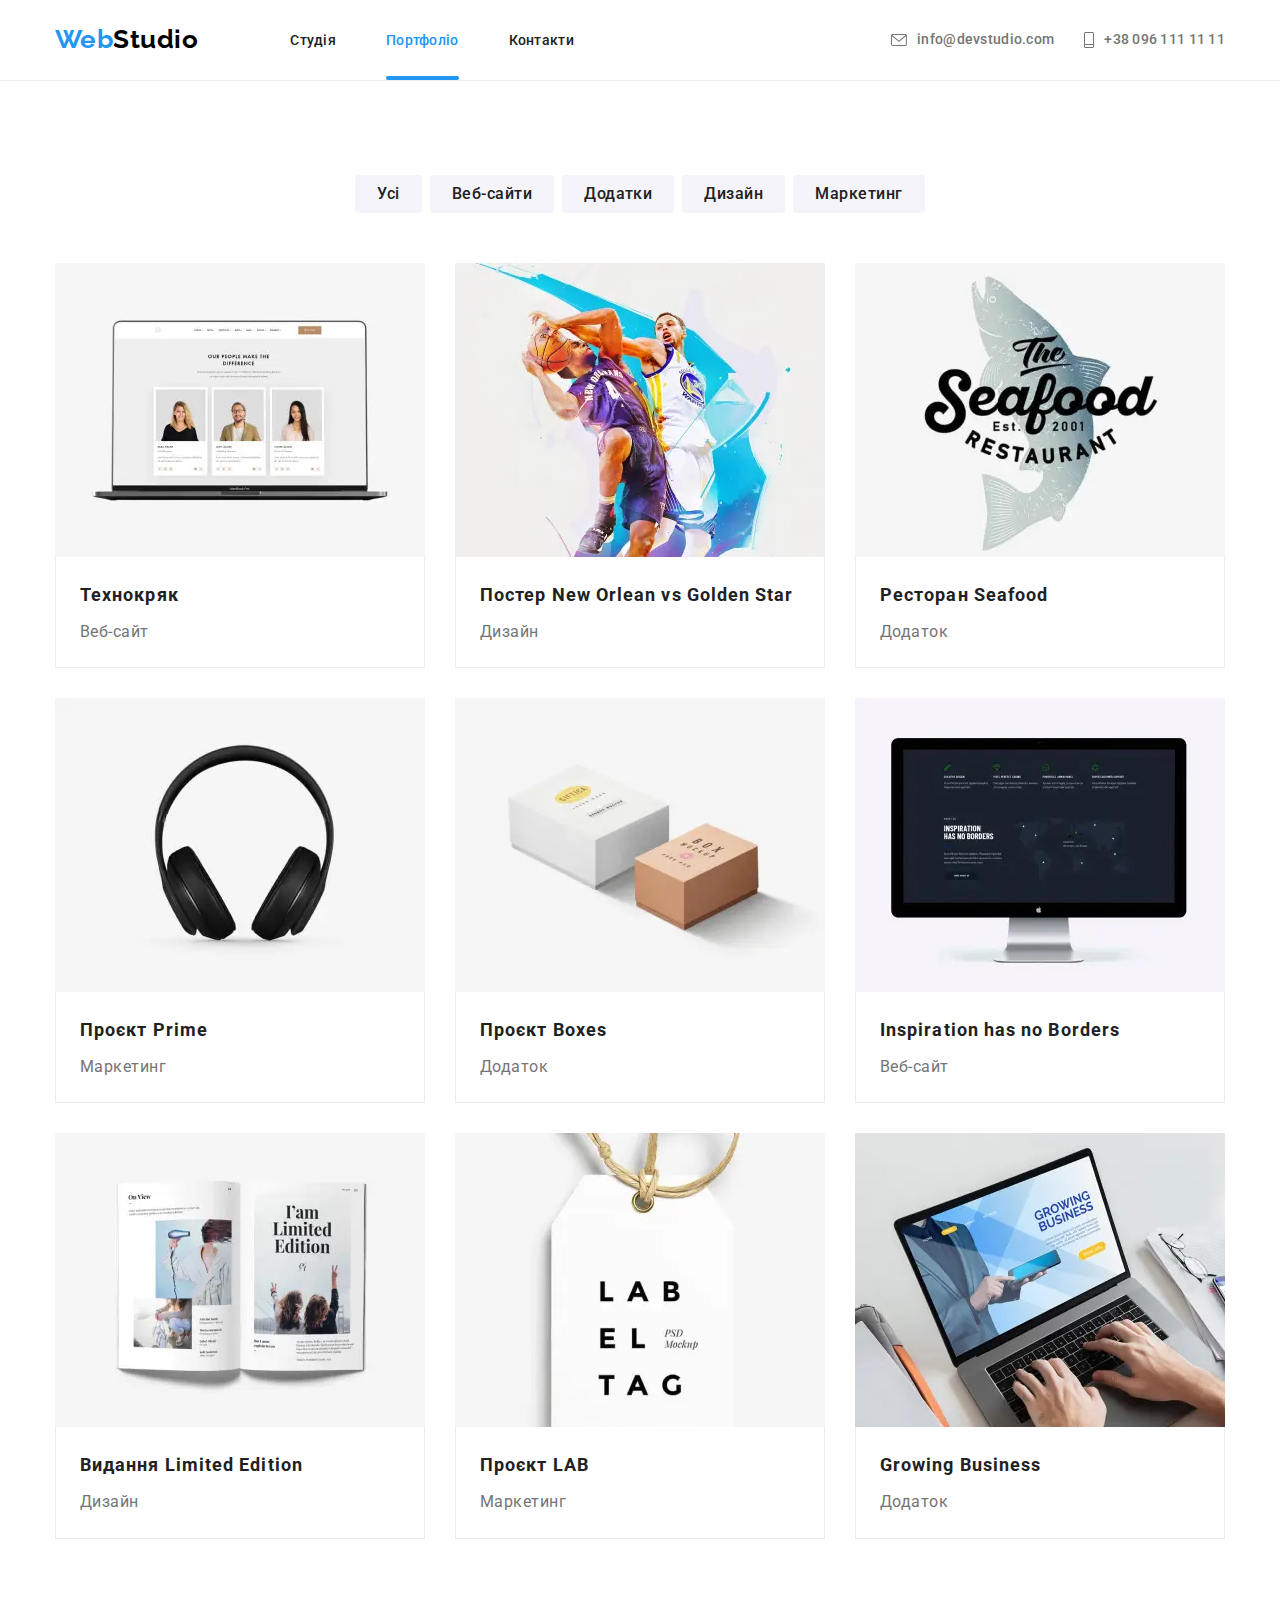
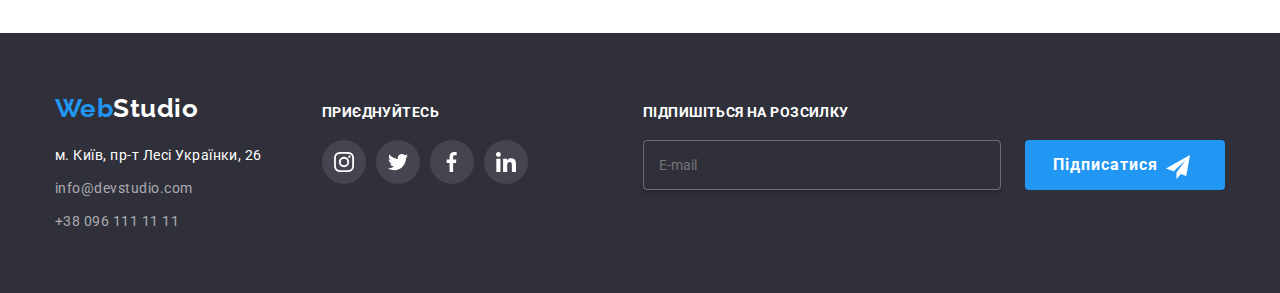
==== commit 4066d92a: "footer-checkbox prblm" ====
--- a/portfolio.html
+++ b/portfolio.html
@@ -167,11 +167,59 @@
             <li class="grid__item">
               <a href="#" class="grid__link link">
                 <div class="overlay">
-                  <img
-                    class="overlay__thumb"
-                    src="./images/projects/technocrack/img-mobile.jpg"
-                    alt="open laptop with website on the screen"
-                  />
+                  <picture>
+                    <source
+                      srcset="
+                        ./images/projects/technocrack/img-desktop.webp    1x,
+                        ./images/projects/technocrack/img-desktop@2x.webp 2x
+                      "
+                      media="(min-width:1200px)"
+                      type="image/webp"
+                    />
+                    <source
+                      srcset="
+                        ./images/projects/technocrack/img-desktop.jpg    1x,
+                        ./images/projects/technocrack/img-desktop@2x.jpg 2x
+                      "
+                      media="(min-width:1200px)"
+                    />
+                    <source
+                      srcset="
+                        ./images/projects/technocrack/img-tablet.webp    1x,
+                        ./images/projects/technocrack/img-tablet@2x.webp 2x
+                      "
+                      media="(min-width:768px)"
+                      type="image/webp"
+                    />
+                    <source
+                      srcset="
+                        ./images/projects/technocrack/img-tablet.jpg    1x,
+                        ./images/projects/technocrack/img-tablet@2x.jpg 2x
+                      "
+                      media="(min-width:768px)"
+                    />
+                    <source
+                      srcset="
+                        ./images/projects/technocrack/img-mobile.webp    1x,
+                        ./images/projects/technocrack/img-mobile@2x.webp 2x
+                      "
+                      media="(max-width:767px)"
+                      type="image/webp"
+                    />
+                    <source
+                      srcset="
+                        ./images/projects/technocrack/img-mobile.jpg    1x,
+                        ./images/projects/technocrack/img-mobile@2x.jpg 2x
+                      "
+                      media="(max-width:767px)"
+                    />
+
+                    <img
+                      class="overlay__thumb"
+                      src="./images/projects/technocrack/img-mobile.jpg"
+                      alt="open laptop with website on the screen"
+                    />
+                  </picture>
                   <p class="overlay__text">
                     Ресурс пропонує комплексні пропозиції з різним рівнем
                     функціоналу та сервісів. Все це дозволить відвідувачу
@@ -187,10 +235,58 @@
             <li class="grid__item">
               <a href="#" class="grid__link link">
                 <div class="overlay">
-                  <img class="overlay__thumb"
-                    src="./images/projects/new-orlean-golden-star/img-mobile.jpg"
-                    alt="two basketball players are on battle"
-                  />
+                  <picture>
+                    <source
+                      srcset="
+                        ./images/projects/new-orlean-golden-star/img-desktop.webp    1x,
+                        ./images/projects/new-orlean-golden-star/img-desktop@2x.webp 2x
+                      "
+                      media="(min-width:1200px)"
+                      type="image/webp"
+                    />
+                    <source
+                      srcset="
+                        ./images/projects/new-orlean-golden-star/img-desktop.jpg    1x,
+                        ./images/projects/new-orlean-golden-star/img-desktop@2x.jpg 2x
+                      "
+                      media="(min-width:1200px)"
+                    />
+                    <source
+                      srcset="
+                        ./images/projects/new-orlean-golden-star/img-tablet.webp    1x,
+                        ./images/projects/new-orlean-golden-star/img-tablet@2x.webp 2x
+                      "
+                      media="(min-width:768px)"
+                      type="image/webp"
+                    />
+                    <source
+                      srcset="
+                        ./images/projects/new-orlean-golden-star/img-tablet.jpg    1x,
+                        ./images/projects/new-orlean-golden-star/img-tablet@2x.jpg 2x
+                      "
+                      media="(min-width:768px)"
+                    />
+                    <source
+                      srcset="
+                        ./images/projects/new-orlean-golden-star/img-mobile.webp    1x,
+                        ./images/projects/new-orlean-golden-star/img-mobile@2x.webp 2x
+                      "
+                      media="(max-width:767px)"
+                      type="image/webp"
+                    />
+                    <source
+                      srcset="
+                        ./images/projects/new-orlean-golden-star/img-mobile.jpg    1x,
+                        ./images/projects/new-orlean-golden-star/img-mobile@2x.jpg 2x
+                      "
+                      media="(max-width:767px)"
+                    />
+                    <img
+                      class="overlay__thumb"
+                      src="./images/projects/new-orlean-golden-star/img-mobile.jpg"
+                      alt="two basketball players are on battle"
+                    />
+                  </picture>
                   <p class="overlay__text">
                     Ресурс пропонує комплексні пропозиції з різним рівнем
                     функціоналу та сервісів. Все це дозволить відвідувачу
@@ -198,7 +294,9 @@
                   </p>
                 </div>
                 <div class="description">
-                  <h2 class="description__title">Постер New Orlean vs Golden Star</h2>
+                  <h2 class="description__title">
+                    Постер New Orlean vs Golden Star
+                  </h2>
                   <p class="description__text">Дизайн</p>
                 </div>
               </a>
@@ -206,10 +304,58 @@
             <li class="grid__item">
               <a href="#" class="grid__link link">
                 <div class="overlay">
-                  <img class="overlay__thumb"
-                    src="./images/projects/seafood/img-mobile.jpg"
-                    alt="one of restaurant seafood's logo"
-                  />
+                  <picture>
+                    <source
+                      srcset="
+                        ./images/projects/seafood/img-desktop.webp    1x,
+                        ./images/projects/seafood/img-desktop@2x.webp 2x
+                      "
+                      media="(min-width:1200px)"
+                      type="image/webp"
+                    />
+                    <source
+                      srcset="
+                        ./images/projects/seafood/img-desktop.jpg    1x,
+                        ./images/projects/seafood/img-desktop@2x.jpg 2x
+                      "
+                      media="(min-width:1200px)"
+                    />
+                    <source
+                      srcset="
+                        ./images/projects/seafood/img-tablet.webp    1x,
+                        ./images/projects/seafood/img-tablet@2x.webp 2x
+                      "
+                      media="(min-width:768px)"
+                      type="image/webp"
+                    />
+                    <source
+                      srcset="
+                        ./images/projects/seafood/img-tablet.jpg    1x,
+                        ./images/projects/seafood/img-tablet@2x.jpg 2x
+                      "
+                      media="(min-width:768px)"
+                    />
+                    <source
+                      srcset="
+                        ./images/projects/seafood/img-mobile.webp    1x,
+                        ./images/projects/seafood/img-mobile@2x.webp 2x
+                      "
+                      media="(max-width:767px)"
+                      type="image/webp"
+                    />
+                    <source
+                      srcset="
+                        ./images/projects/seafood/img-mobile.jpg    1x,
+                        ./images/projects/seafood/img-mobile@2x.jpg 2x
+                      "
+                      media="(max-width:767px)"
+                    />
+                    <img
+                      class="overlay__thumb"
+                      src="./images/projects/seafood/img-mobile.jpg"
+                      alt="one of restaurant seafood's logo"
+                    />
+                  </picture>
                   <p class="overlay__text">
                     Ресурс пропонує комплексні пропозиції з різним рівнем
                     функціоналу та сервісів. Все це дозволить відвідувачу
@@ -225,10 +371,57 @@
             <li class="grid__item">
               <a href="#" class="grid__link link">
                 <div class="overlay">
-                  <img class="overlay__thumb"
-                    src="./images/projects/prime/img-mobile.jpg"
-                    alt="black headphone"
-                  />
+                  <picture>
+                    <source
+                      srcset="
+                        ./images/projects/prime/img-desktop.webp    1x,
+                        ./images/projects/prime/img-desktop@2x.webp 2x
+                      "
+                      media="(min-width:1200px)"
+                      type="image/webp"
+                    />
+                    <source
+                      srcset="
+                        ./images/projects/prime/img-desktop.jpg    1x,
+                        ./images/projects/prime/img-desktop@2x.jpg 2x
+                      "
+                      media="(min-width:1200px)"
+                    />
+                    <source
+                      srcset="
+                        ./images/projects/prime/img-tablet.webp    1x,
+                        ./images/projects/prime/img-tablet@2x.webp 2x
+                      "
+                      media="(min-width:768px)"
+                      type="image/webp"
+                    />
+                    <source
+                      srcset="
+                        ./images/projects/prime/img-tablet.jpg    1x,
+                        ./images/projects/prime/img-tablet@2x.jpg 2x
+                      "
+                      media="(min-width:768px)"
+                    />
+                    <source
+                      srcset="
+                        ./images/projects/prime/img-mobile.webp    1x,
+                        ./images/projects/prime/img-mobile@2x.webp 2x
+                      "
+                      media="(max-width:767px)"
+                      type="image/webp"
+                    />
+                    <source
+                      srcset="
+                        ./images/projects/prime/img-mobile.jpg    1x,
+                        ./images/projects/prime/img-mobile@2x.jpg 2x
+                      "
+                    />
+                    <img
+                      class="overlay__thumb"
+                      src="./images/projects/prime/img-mobile.jpg"
+                      alt="black headphone"
+                    />
+                  </picture>
                   <p class="overlay__text">
                     Ресурс пропонує комплексні пропозиції з різним рівнем
                     функціоналу та сервісів. Все це дозволить відвідувачу
@@ -244,10 +437,58 @@
             <li class="grid__item">
               <a href="#" class="grid__link link">
                 <div class="overlay">
-                  <img class="overlay__thumb"
-                    src="./images/projects/boxes/img-mobile.jpg"
-                    alt="two boxes on the floor"
-                  />
+                  <picture>
+                    <source
+                      srcset="
+                        ./images/projects/boxes/img-desktop.webp    1x,
+                        ./images/projects/boxes/img-desktop@2x.webp 2x
+                      "
+                      media="(min-width:1200px)"
+                      type="image/webp"
+                    />
+                    <source
+                      srcset="
+                        ./images/projects/boxes/img-desktop.jpg    1x,
+                        ./images/projects/boxes/img-desktop@2x.jpg 2x
+                      "
+                      media="(min-width:1200px)"
+                    />
+                    <source
+                      srcset="
+                        ./images/projects/boxes/img-tablet.webp    1x,
+                        ./images/projects/boxes/img-tablet@2x.webp 2x
+                      "
+                      media="(min-width:768px)"
+                      type="image/webp"
+                    />
+                    <source
+                      srcset="
+                        ./images/projects/boxes/img-tablet.jpg    1x,
+                        ./images/projects/boxes/img-tablet@2x.jpg 2x
+                      "
+                      media="(min-width:768px)"
+                    />
+                    <source
+                      srcset="
+                        ./images/projects/boxes/img-mobile.webp    1x,
+                        ./images/projects/boxes/img-mobile@2x.webp 2x
+                      "
+                      media="(max-width:767px)"
+                      type="image/webp"
+                    />
+                    <source
+                      srcset="
+                        ./images/projects/boxes/img-mobile.jpg    1x,
+                        ./images/projects/boxes/img-mobile@2x.jpg 2x
+                      "
+                      media="(max-width:767px)"
+                    />
+                    <img
+                      class="overlay__thumb"
+                      src="./images/projects/boxes/img-mobile.jpg"
+                      alt="two boxes on the floor"
+                    />
+                  </picture>
                   <p class="overlay__text">
                     Ресурс пропонує комплексні пропозиції з різним рівнем
                     функціоналу та сервісів. Все це дозволить відвідувачу
@@ -263,10 +504,58 @@
             <li class="grid__item">
               <a href="#" class="grid__link link">
                 <div class="overlay">
-                  <img class="overlay__thumb"
-                    src="./images/projects/inspiration/img-mobile.jpg"
-                    alt="monitor with open website"
-                  />
+                  <picture>
+                    <source
+                      srcset="
+                        ./images/projects/inspiration/img-desktop.webp    1x,
+                        ./images/projects/inspiration/img-desktop@2x.webp 2x
+                      "
+                      media="(min-width:1200px)"
+                      type="image/webp"
+                    />
+                    <source
+                      srcset="
+                        ./images/projects/inspiration/img-desktop.jpg    1x,
+                        ./images/projects/inspiration/img-desktop@2x.jpg 2x
+                      "
+                      media="(min-width:1200px)"
+                    />
+                    <source
+                      srcset="
+                        ./images/projects/inspiration/img-tablet.webp    1x,
+                        ./images/projects/inspiration/img-tablet@2x.webp 2x
+                      "
+                      media="(min-width:768px)"
+                      type="image/webp"
+                    />
+                    <source
+                      srcset="
+                        ./images/projects/inspiration/img-tablet.jpg    1x,
+                        ./images/projects/inspiration/img-tablet@2x.jpg 2x
+                      "
+                      media="(min-width:768px)"
+                    />
+                    <source
+                      srcset="
+                        ./images/projects/inspiration/img-mobile.webp    1x,
+                        ./images/projects/inspiration/img-mobile@2x.webp 2x
+                      "
+                      media="(max-width:767px)"
+                      type="image/webp"
+                    />
+                    <source
+                      srcset="
+                        ./images/projects/inspiration/img-mobile.jpg    1x,
+                        ./images/projects/inspiration/img-mobile@2x.jpg 2x
+                      "
+                      media="(max-width:767px)"
+                    />
+                    <img
+                      class="overlay__thumb"
+                      src="./images/projects/inspiration/img-mobile.jpg"
+                      alt="monitor with open website"
+                    />
+                  </picture>
                   <p class="overlay__text">
                     Ресурс пропонує комплексні пропозиції з різним рівнем
                     функціоналу та сервісів. Все це дозволить відвідувачу
@@ -282,11 +571,59 @@
             <li class="grid__item">
               <a href="#" class="grid__link link">
                 <div class="overlay">
-                  <img class="overlay__thumb"
-                    class="icon-example"
-                    src="./images/projects/limited-edition/img-mobile.jpg"
-                    alt="open book with images"
-                  />
+                  <picture>
+                    <source
+                      srcset="
+                        ./images/projects/limited-edition/img-desktop.webp    1x,
+                        ./images/projects/limited-edition/img-desktop@2x.webp 2x
+                      "
+                      media="(min-width:1200px)"
+                      type="image/webp"
+                    />
+                    <source
+                      srcset="
+                        ./images/projects/limited-edition/img-desktop.jpg    1x,
+                        ./images/projects/limited-edition/img-desktop@2x.jpg 2x
+                      "
+                      media="(min-width:1200px)"
+                    />
+                    <source
+                      srcset="
+                        ./images/projects/limited-edition/img-tablet.webp    1x,
+                        ./images/projects/limited-edition/img-tablet@2x.webp 2x
+                      "
+                      media="(min-width:768px)"
+                      type="image/webp"
+                    />
+                    <source
+                      srcset="
+                        ./images/projects/limited-edition/img-tablet.jpg    1x,
+                        ./images/projects/limited-edition/img-tablet@2x.jpg 2x
+                      "
+                      media="(min-width:768px)"
+                    />
+                    <source
+                      srcset="
+                        ./images/projects/limited-edition/img-mobile.webp    1x,
+                        ./images/projects/limited-edition/img-mobile@2x.webp 2x
+                      "
+                      media="(max-width:767px)"
+                      type="image/webp"
+                    />
+                    <source
+                      srcset="
+                        ./images/projects/limited-edition/img-mobile.jpg    1x,
+                        ./images/projects/limited-edition/img-mobile@2x.jpg 2x
+                      "
+                      media="(max-width:767px)"
+                    />
+
+                    <img
+                      class="overlay__thumb"
+                      src="./images/projects/limited-edition/img-mobile.jpg"
+                      alt="open book with images"
+                    />
+                  </picture>
                   <p class="overlay__text">
                     Ресурс пропонує комплексні пропозиції з різним рівнем
                     функціоналу та сервісів. Все це дозволить відвідувачу
@@ -302,11 +639,58 @@
             <li class="grid__item">
               <a href="#" class="grid__link link">
                 <div class="overlay">
-                  <img class="overlay__thumb"
-                    class="icon-example"
-                    src="./images/projects/lab-el-tag/img-mobile.jpg"
-                    alt="white sticker with text on it"
-                  />
+                  <picture>
+                    <source
+                      srcset="
+                        ./images/projects/lab-el-tag/img-desktop.webp    1x,
+                        ./images/projects/lab-el-tag/img-desktop@2x.webp 2x
+                      "
+                      media="(min-width:1200px)"
+                      type="image/webp"
+                    />
+                    <source
+                      srcset="
+                        ./images/projects/lab-el-tag/img-desktop.jpg    1x,
+                        ./images/projects/lab-el-tag/img-desktop@2x.jpg 2x
+                      "
+                      media="(min-width:1200px)"
+                    />
+                    <source
+                      srcset="
+                        ./images/projects/lab-el-tag/img-tablet.webp    1x,
+                        ./images/projects/lab-el-tag/img-tablet@2x.webp 2x
+                      "
+                      media="(min-width:768px)"
+                      type="image/webp"
+                    />
+                    <source
+                      srcset="
+                        ./images/projects/lab-el-tag/img-tablet.jpg    1x,
+                        ./images/projects/lab-el-tag/img-tablet@2x.jpg 2x
+                      "
+                      media="(min-width:768px)"
+                    />
+                    <source
+                      srcset="
+                        ./images/projects/lab-el-tag/img-mobile.webp    1x,
+                        ./images/projects/lab-el-tag/img-mobile@2x.webp 2x
+                      "
+                      media="(max-width:767px)"
+                      type="image/webp"
+                    />
+                    <source
+                      srcset="
+                        ./images/projects/lab-el-tag/img-mobile.jpg    1x,
+                        ./images/projects/lab-el-tag/img-mobile@2x.jpg 2x
+                      "
+                      media="(max-width:767px)"
+                    />
+                    <img
+                      class="overlay__thumb"
+                      src="./images/projects/lab-el-tag/img-mobile.jpg"
+                      alt="white sticker with text on it"
+                    />
+                  </picture>
                   <p class="overlay__text">
                     Ресурс пропонує комплексні пропозиції з різним рівнем
                     функціоналу та сервісів. Все це дозволить відвідувачу
@@ -322,10 +706,58 @@
             <li class="grid__item">
               <a href="#" class="grid__link link">
                 <div class="overlay">
-                  <img class="overlay__thumb"
-                    src="./images/projects/growing-business/img-mobile.jpg"
-                    alt="man works on his business presentation"
-                  />
+                  <picture>
+                    <source
+                      srcset="
+                        ./images/projects/growing-business/img-desktop.webp    1x,
+                        ./images/projects/growing-business/img-desktop@2x.webp 2x
+                      "
+                      media="(min-width:1200px)"
+                      type="image/webp"
+                    />
+                    <source
+                      srcset="
+                        ./images/projects/growing-business/img-desktop.jpg    1x,
+                        ./images/projects/growing-business/img-desktop@2x.jpg 2x
+                      "
+                      media="(min-width:1200px)"
+                    />
+                    <source
+                      srcset="
+                        ./images/projects/growing-business/img-tablet.webp    1x,
+                        ./images/projects/growing-business/img-tablet@2x.webp 2x
+                      "
+                      media="(min-width:768px)"
+                      type="image/webp"
+                    />
+                    <source
+                      srcset="
+                        ./images/projects/growing-business/img-tablet.jpg    1x,
+                        ./images/projects/growing-business/img-tablet@2x.jpg 2x
+                      "
+                      media="(min-width:768px)"
+                    />
+                    <source
+                      srcset="
+                        ./images/projects/growing-business/img-mobile.webp    1x,
+                        ./images/projects/growing-business/img-mobile@2x.webp 2x
+                      "
+                      media="(max-width:767px)"
+                      type="image/webp"
+                    />
+                    <source
+                      srcset="
+                        ./images/projects/growing-business/img-mobile.jpg    1x,
+                        ./images/projects/growing-business/img-mobile@2x.jpg 2x
+                      "
+                      media="(max-width:767px)"
+                    />
+                    <img
+                      class="overlay__thumb"
+                      src="./images/projects/growing-business/img-mobile.jpg"
+                      alt="man works on his business presentation"
+                    />
+                  </picture>
                   <p class="overlay__text">
                     Ресурс пропонує комплексні пропозиції з різним рівнем
                     функціоналу та сервісів. Все це дозволить відвідувачу
--- a/css/main.min.css
+++ b/css/main.min.css
@@ -1 +1 @@
-:root{--primary-color-text: #757575;--secondary-color-text: #212121;--accent-color: #2196f3;--hero-logo-text: #ffffff;--studio-color-text: #000000;--secondary-back-color: #2f303a;--team-btn-back-color: #f5f4fa;--hidden-btn-hero-color: #188ce8;--border: #ececec;--hero-bg-color: #c4c4c4;--social-list-icon: #afb1b8;--transition-dur-and-func: 250ms cubic-bezier(0.4, 0, 0.2, 1)}.visually-hidden{position:absolute;white-space:nowrap;width:1px;height:1px;overflow:hidden;border:0;padding:0;clip:rect(0 0 0 0);clip-path:inset(50%);margin:-1px}.footer-socials__link,.worker__socials-link{display:flex;align-items:center;justify-content:center;width:44px;height:44px;border-radius:50%}.footer-button,.hero__btn,.modal-form__button-submit{color:var(--hero-logo-text);background-color:var(--accent-color)}body{background-color:#fff;color:var(--primary-color-text);font-family:Roboto,sans-serif;letter-spacing:.03em}.list{list-style:none}.link{text-decoration:none}h1,h2,h3,h4,p{margin-bottom:0;margin-top:0}ul,ol{margin-bottom:0;margin-top:0;padding-left:0}.container{padding-left:15px;padding-right:15px}@media screen and (min-width: 480px){.container{max-width:450px;margin-left:auto;margin-right:auto}}@media screen and (min-width: 768px){.container{max-width:737px}}@media screen and (min-width: 1200px){.container{max-width:1200px}}.section{padding-top:60px;padding-bottom:60px}@media screen and (min-width: 1200px){.section{padding-top:94px;padding-bottom:94px}}.logo{font-family:Raleway,sans-serif;font-weight:700;font-size:26px;line-height:1.2;color:var(--accent-color)}.logo__second-part--black{color:var(--studio-color-text)}.logo__second-part--white{color:var(--hero-logo-text)}.logo__margin-bottom{display:inline-block;margin-bottom:20px}.border-head{border-bottom:1px solid var(--border)}@media screen and (max-width: 767px){.page-header__container{display:flex;align-items:center;justify-content:space-between;height:60px}}@media screen and (min-width: 768px){.page-header__container{display:flex;align-items:center;height:80px}}.mobile-menu__container{position:relative;display:flex;flex-direction:column;padding:48px 40px;width:100%;height:100%}@media screen and (max-width: 767px){.menu{display:none}}@media screen and (min-width: 768px){.menu{display:flex;column-gap:50px;margin-left:87px}.menu__link{position:relative;font-size:14px;font-weight:500;letter-spacing:.02em;color:var(--secondary-color-text);line-height:1.1;padding:32px 0px;transition:color var(--transition-dur-and-func)}.menu__link::after{content:"";display:block;position:absolute;left:0;bottom:0;width:100%;height:4px;background-color:var(--accent-color);border-radius:2px;transform:scaleX(0);transition:transform var(--transition-dur-and-func)}.menu__link:hover::after,.menu__link:focus::after{transform:scaleX(1)}.menu__link--current{color:var(--accent-color)}.menu__link--current::after{content:"";display:block;position:absolute;left:0;bottom:0;width:100%;height:4px;background-color:var(--accent-color);border-radius:2px;transform:scaleX(1);transition:transform var(--transition-dur-and-func)}}.page-nav :hover,.page-nav :focus{color:var(--accent-color)}@media screen and (min-width: 1200px){.menu{margin-left:92px}}@media screen and (max-width: 767px){.open-mobile-menu-btn{border:none;padding:0;background-color:rgba(0,0,0,0);line-height:0}.open-mobile-menu-btn__icon{width:40px;height:40px}}@media screen and (min-width: 768px){.open-mobile-menu-btn{display:none}}.mobile-menu{position:fixed;left:0;top:0;z-index:100;width:100%;height:100%;background-color:#fff;opacity:0;visibility:hidden;pointer-events:none;transition:opacity var(--transition-dur-and-func),visibility var(--transition-dur-and-func)}.mobile-menu.is-open{opacity:1;visibility:visible;pointer-events:auto}@media screen and (max-width: 767px){.mobile-menu__close-btn{position:absolute;top:10px;right:15px;border:none;padding:0;background-color:rgba(0,0,0,0);line-height:0}.mobile-menu__close-icon{width:40px;height:40px}.mobile-menu__close-icon:hover,.mobile-menu__close-icon:focus{fill:var(--accent-color)}}.mobile-menu__box{display:flex;flex-direction:column;height:100vh}@media screen and (max-width: 767px){.mobile-nav__list{font-size:40px;font-weight:500;letter-spacing:.02em;line-height:1.175}.mobile-nav__item:not(:last-child){margin-bottom:32px}.mobile-nav__link{color:var(--secondary-color-text)}.mobile-nav__link--current{color:var(--accent-color)}}@media screen and (max-width: 767px){.mobile-menu__contact-list{font-size:34px;font-weight:500;letter-spacing:.02em;line-height:1.17;margin-top:auto;margin-bottom:64px}.mobile-menu__tel{color:var(--accent-color)}.mobile-menu__email{font-size:24px;color:var(--primary-color-text)}}@media screen and (max-width: 767px){.mobile-socials__list{display:flex;flex-wrap:wrap;align-items:center;font-size:18px;font-weight:500;letter-spacing:.02em;line-height:1.2}.mobile-socials__item:not(:last-child){padding-right:10px;margin-right:10px;border-right:1px solid rgba(33,33,33,.2)}.mobile-socials__link{color:var(--accent-color)}}.auth-nav{display:none}@media screen and (min-width: 768px){.auth-nav{display:flex;flex-direction:column;row-gap:10px}.auth-nav--margin-left{margin-left:auto}.auth-nav__icon{display:flex;align-items:center;fill:currentColor;margin-right:10px}.auth-nav__link{display:flex;align-items:center;color:var(--primary-color-text);font-size:14px;font-weight:500;letter-spacing:.02em;line-height:1.1;transition:color var(--transition-dur-and-func)}.auth-nav__link:hover,.auth-nav__link:focus{color:var(--accent-color)}}@media screen and (min-width: 1200px){.auth-nav{display:flex;flex-direction:row;column-gap:30px}}@media screen and (max-width: 1999px){.title{color:var(--secondary-color-text);font-size:28px;font-weight:700;letter-spacing:.03em;line-height:1.17;text-align:center}.title_margin-bottom{margin-bottom:30px}}@media screen and (min-width: 1200px){.title{color:var(--secondary-color-text);font-size:36px;font-weight:700;letter-spacing:.03em;line-height:1.17;text-align:center}.title_margin-bottom{margin-bottom:50px}}.backdrop{position:fixed;top:0;left:0;z-index:100;width:100%;height:100%;background-color:rgba(0,0,0,.2);opacity:1;visibility:visible;pointer-events:auto;transition:opacity 1000ms cubic-bezier(0.4, 0, 0.2, 1),visibility 1000ms cubic-bezier(0.4, 0, 0.2, 1)}.is-hidden{opacity:0;visibility:hidden;pointer-events:none}@media screen and (min-width: 100px){.modal{max-width:450px;width:100%;height:100%;padding:40px;max-height:609px;overflow:scroll;padding:40px;background-color:#fff;position:absolute;top:50%;left:50%;transform:translate(-50%, -50%);box-shadow:0px 1px 3px rgba(0,0,0,.12),0px 1px 1px rgba(0,0,0,.14),0px 2px 1px rgba(0,0,0,.2);border-radius:4px}}@media screen and (max-width: 479px){.modal{width:90%}}@media screen and (min-width: 1200px){.modal{max-width:528px;max-height:581px}}.modal__close-btn{background:rgba(0,0,0,0);border:1px solid rgba(0,0,0,.1);position:absolute;top:8px;right:8px;display:flex;width:30px;height:30px;align-items:center;justify-content:center;cursor:pointer;border-radius:50%;transition:background-color var(--transition-dur-and-func),fill var(--transition-dur-and-func)}.modal__close-btn:hover,.modal__close-btn:focus{fill:var(--accent-color)}@media screen and (min-width: 320px){.modal-form__title{color:var(--secondary-color-text);font-size:20px;font-weight:700;letter-spacing:.03em;line-height:1.5;text-align:center;margin-bottom:12px}}@media screen and (min-width: 1200px){.modal-form__title{line-height:1.15}}@media screen and (min-width: 320px){.modal-form{padding:0px}.modal-form{display:flex;flex-direction:column}.modal-form__box{display:flex;flex-direction:column}.modal-form__desc{display:block;font-size:12px;font-weight:400;letter-spacing:.01em;line-height:1.16;margin-bottom:4px}.modal-form__field{margin-bottom:10px}.modal-form__input{width:100%;font-size:12px;border-radius:4px;border:1px solid rgba(33,33,33,.2);height:40px;padding-left:42px;transition:border var(--transition-dur-and-func)}.modal-form__input:focus{outline:none;border-color:var(--accent-color)}.modal-form__input-wrapper{position:relative;display:block}.modal-form__input-icon{position:absolute;top:50%;left:12px;transform:translateY(-50%);transition:fill var(--transition-dur-and-func)}.modal-form__input:focus+.modal-form__input-icon{fill:var(--accent-color)}.modal-form__comment{display:block;resize:none;padding:12px 16px;font-size:14px;line-height:1.16;height:120px;width:100%;border-radius:4px;border:1px solid rgba(33,33,33,.2);transition:border var(--transition-dur-and-func)}.modal-form__comment:focus{outline:none;border-color:var(--accent-color)}.modal-form__comment::placeholder{color:rgba(117,117,117,.5)}}@media screen and (min-width: 320px){.modal-form-agreement{display:flex;align-items:center;justify-content:center;margin-bottom:30px;margin-top:10px}.modal-form__check-field{display:flex;align-items:center}.modal-form__checkbox{appearance:none;position:absolute}.modal-form__own-checkbox{width:16px;height:15px;margin-right:7px;border:2px solid var(--secondary-color-text);border-radius:2px;cursor:pointer;transition:background-color var(--transition-dur-and-func)}.modal-form__checkbox :checked+.modal-form__own-checkbox{background-color:var(--accent-color);transition:background-color var(--transition-dur-and-func);border:none}.modal-form__checkbox :focus+.modal-form__own-checkbox{box-shadow:0 0 0 2px rgba(33,150,243,.5)}.modal-form__own-checkbox-icon{display:none}.modal-form__checkbox:checked+.modal-form__own-checkbox .modal-form__own-checkbox-icon{display:block;transition:fill var(--transition-dur-and-func)}.modal-form__text-agreement{font-size:12px;line-height:1.16}.modal-form__conditions{color:var(--accent-color)}.modal-form__conditions:hover{text-decoration:none}}@media screen and (min-width: 1200px){.modal-form__text-agreement{font-size:14px;line-height:1.7}}.modal-form__button-submit{font-size:16px;font-weight:700;letter-spacing:.06em;align-self:center;width:200px;height:50px;border:none;padding:10px 52px;border-radius:4px;cursor:pointer;box-shadow:0px 4px 4px rgba(0,0,0,.15);transition:color var(--transition-dur-and-func),background-color var(--transition-dur-and-func),box-shadow var(--transition-dur-and-func)}.modal-form__button-submit:hover,.modal-form__button-submit:focus{background:var(--hidden-btn-hero-color);box-shadow:0px 4px 4px rgba(0,0,0,.15);border-radius:4px}.page-footer-container{display:flex;flex-direction:column;align-items:center}@media screen and (min-width: 767px)and (max-width: 1199px){.page-footer-container{justify-content:space-around;gap:0}}@media screen and (min-width: 1200px){.page-footer-container{flex-direction:row;align-items:baseline;text-align:start}}.category__btn{color:var(--secondary-color-text);background:var(--team-btn-back-color);font-family:inherit;font-size:16px;font-weight:500;letter-spacing:.03em;border:none;cursor:pointer;line-height:1.6;text-align:center;padding:6px 22px;border-radius:4px;transition:background-color var(--transition-dur-and-func),box-shadow var(--transition-dur-and-func),color var(--transition-dur-and-func)}.category__btn:active,.category__btn:hover,.category__btn:focus{background-color:var(--accent-color);color:var(--hero-logo-text);box-shadow:0px 3px 1px rgba(0,0,0,.1),0px 1px 2px rgba(0,0,0,.08),0px 2px 1px rgba(0,0,0,.12)}@media screen and (min-width: 320px){.category{display:flex;flex-wrap:wrap;justify-content:start;column-gap:8px;row-gap:15px;margin-bottom:40px}}@media screen and (min-width: 768px){.category{justify-content:center;margin-bottom:30px}}@media screen and (min-width: 1200px){.category{margin-bottom:50px}}.hero{text-align:center;max-width:480px;height:400px;padding:118px 0;margin-left:auto;margin-right:auto;background-color:var(--hero-bg-color);background-image:linear-gradient(rgba(47, 48, 58, 0.4), rgba(47, 48, 58, 0.4)),url("../../images/mobile/header-mobile.jpg");background-repeat:no-repeat;background-size:cover;background-position:center}.hero__text{color:var(--hero-logo-text);align-items:center;font-size:26px;font-weight:900;letter-spacing:.06em;line-height:1.6;text-align:center;text-transform:uppercase;margin-bottom:30px}.hero__btn{font-size:16px;font-weight:700;letter-spacing:.06em;border-radius:4px;cursor:pointer;font-family:inherit;line-height:1.9;padding:10px 32px;border:0;align-items:center;text-align:center;transition:background-color var(--transition-dur-and-func)}.hero__btn:hover,.hero__btn:focus{background:var(--hidden-btn-hero-color);box-shadow:0px 4px 4px rgba(0,0,0,.15);border-radius:4px}@media screen and (min-device-pixel-ratio: 2)and (max-width: 767px),screen and (min-resolution: 192dpi)and (max-width: 767px),screen and (min-resolution: 2dppx)and (max-width: 767px){.hero{background-image:linear-gradient(rgba(47, 48, 58, 0.4), rgba(47, 48, 58, 0.4)),url("../../images/mobile/header-mobile@2x.jpg")}}@media screen and (min-width: 768px){.hero{max-width:768px;background-image:linear-gradient(rgba(47, 48, 58, 0.4), rgba(47, 48, 58, 0.4)),url("../../images/tablet/header-tablet.jpg")}}@media screen and (min-device-pixel-ratio: 2)and (min-width: 768px),screen and (min-resolution: 192dpi)and (min-width: 768px),screen and (min-resolution: 2dppx)and (min-width: 768px){.hero{background-image:linear-gradient(rgba(47, 48, 58, 0.4), rgba(47, 48, 58, 0.4)),url("../../images/tablet/header-tablet@2x.jpg")}}@media screen and (min-width: 1200px){.hero{max-width:1600px;height:600px;padding:200px 0;background-image:linear-gradient(rgba(47, 48, 58, 0.4), rgba(47, 48, 58, 0.4)),url("../../images/desktop/work.jpg")}.hero__text{font-size:44px;font-weight:900;letter-spacing:.06em}}@media screen and (min-device-pixel-ratio: 2)and (min-width: 1200px),screen and (min-resolution: 192dpi)and (min-width: 1200px),screen and (min-resolution: 2dppx)and (min-width: 1200px){.hero{background-image:linear-gradient(rgba(47, 48, 58, 0.4), rgba(47, 48, 58, 0.4)),url("../../images//desktop/work@2x.jpg")}}.benefits{display:block}.benefits__item:not(:last-child){margin-bottom:30px}.benefits__wrapper{display:flex;background-color:var(--team-btn-back-color);height:120px;margin-bottom:30px;align-items:center;justify-content:center}.benefits__title{text-align:center;color:var(--secondary-color-text);font-size:14px;line-height:1.1;text-transform:uppercase;margin-bottom:10px}.benefits__text{font-size:14px;line-height:1.7}@media screen and (min-width: 767px)and (max-width: 1200px){.benefits{display:flex;flex-direction:row;flex-wrap:wrap;gap:30px}.benefits__item{width:calc((100% - 30px)/2)}.benefits__item:not(:last-child){margin-bottom:0px}.benefits__title{text-align:start}}@media screen and (min-width: 1200px){.benefits{display:flex;flex-direction:row;flex-wrap:wrap;gap:30px}.benefits__item{width:calc((100% - 90px)/4)}.benefits__title{text-align:start}}.work-section{display:none}@media screen and (min-width: 1200px){.work-section{display:block}.about{padding-top:0px}.example{display:flex;column-gap:30px}.example__icon{display:block;max-width:100%}.example__title{position:relative}.example__over-text{position:absolute;left:0;bottom:0;display:flex;align-items:center;justify-content:center;font-weight:700;font-size:14px;line-height:1.14;width:370px;height:70px;text-transform:uppercase;color:var(--hero-logo-text);background:rgba(47,48,58,.8)}}.team-section{background-color:var(--team-btn-back-color)}.worker__icon{max-width:100%;display:block;height:auto}.worker__item{background-color:var(--hero-logo-text);box-shadow:0px 1px 3px rgba(0,0,0,.12),0px 1px 1px rgba(0,0,0,.14),0px 2px 1px rgba(0,0,0,.2);border-radius:0px 0px 4px 4px}.worker__names-position{padding-top:30px;padding-bottom:30px}.worker__name{color:var(--secondary-color-text);font-size:16px;font-weight:500;letter-spacing:.003em;line-height:1.2;text-align:center;margin-bottom:10px}.worker__profession{margin-bottom:16px;font-size:16px;line-height:1.2;text-align:center}.worker__socials{display:flex;justify-content:center;column-gap:10px}.worker__socials-icon{display:flex;fill:var(--social-list-icon);transition:fill var(--transition-dur-and-func)}.worker__socials-link:hover .worker__socials-icon,.worker__socials-link:focus .worker__socials-icon{fill:var(--hero-logo-text)}.worker__socials-link{transition:background-color var(--transition-dur-and-func)}.worker__socials-link:hover,.worker__socials-link:focus{color:var(--hero-logo-text);background-color:var(--accent-color)}@media screen and (max-width: 767px){.workers{display:block}.worker__item:not(:last-child){margin-bottom:30px}}@media screen and (min-width: 768px)and (max-width: 1200px){.workers{display:flex;flex-wrap:wrap;flex-direction:row;gap:30px}.worker__item{width:calc((100% - 30px)/2)}}@media screen and (min-width: 1200px){.workers{display:flex;gap:30px}.worker__item{width:calc(100% - 22.5px)}}.customers{display:flex;flex-wrap:wrap;flex-direction:row;gap:30px}.customers__link{display:flex;align-items:center;justify-content:center;border-radius:4px;border:1px solid var(--social-list-icon);height:92px;color:var(--social-list-icon);transition:color var(--transition-dur-and-func),border var(--transition-dur-and-func)}.customers__link:hover,.customers__link:focus{border-color:var(--accent-color);color:var(--accent-color)}.customers__icon{width:106px;height:60px;fill:currentColor}@media screen and (max-width: 767px){.customers__item{width:calc((100% - 30px)/2)}}@media screen and (min-width: 768px)and (max-width: 1199px){.customers__item{width:calc((100% - 60px)/3)}}@media screen and (min-width: 1200px){.customers{flex-wrap:nowrap}.customers__item{flex-basis:calc(100% - 25px)}}@media screen and (min-width: 320px){.overlay{position:relative;overflow:hidden;transform:translateY(0%)}.overlay__text{display:flex;align-items:center;justify-content:center;font-size:18px;line-height:1.5;padding:63px 24px;position:absolute;top:0;left:0;width:100%;height:100%;transform:translateY(100%);transition:transform var(--transition-dur-and-func);color:#fff;background-color:rgba(33,150,243,.9)}.grid__link:hover .overlay__text,.grid__link:focus .overlay__text{transform:translateY(0%)}.grid{display:flex;flex-direction:column;gap:30px}.description{padding:20px 24px;border-bottom:1px solid var(--border);border-right:1px solid var(--border);border-left:1px solid var(--border)}.grid__link{display:block;transition:box-shadow var(--transition-dur-and-func)}.grid__link:hover,.grid__link:focus{box-shadow:0px 4px 4px rgba(0,0,0,.25)}.description__title{color:var(--secondary-color-text);font-size:18px;font-weight:700;letter-spacing:.06em;line-height:2;margin-bottom:4px}.description__text{color:var(--primary-color-text);font-size:16px;line-height:1.9}.overlay__thumb{display:block;max-width:100%;height:auto}}@media screen and (min-width: 768px){.grid{flex-direction:row;flex-wrap:wrap;gap:30px}.grid__item{flex-basis:calc((100% - 30px)/2)}}@media screen and (min-width: 1200px){.grid__item{flex-basis:calc((100% - 60px)/3)}}.page-footer-container__box{display:flex;flex-direction:column;gap:60px;text-align:center;margin-bottom:60px}.page-footer{background-color:var(--secondary-back-color);padding-top:60px;padding-bottom:60px}.address__item:not(:last-child){margin-bottom:9px}.address__link{color:var(--hero-logo-text);font-style:normal;font-size:14px;line-height:1.7;transition:color var(--transition-dur-and-func)}.address__contacts{color:rgba(255,255,255,.6);font-style:normal;font-size:14px;line-height:1.7;transition:color var(--transition-dur-and-func)}.footer-socials__title{font-size:14px;font-weight:700;letter-spacing:.03em;text-align:center;color:var(--hero-logo-text);margin-bottom:20px;text-transform:uppercase}.footer-socials__list{display:flex;column-gap:10px}.footer-socials__link{background:rgba(255,255,255,.1);color:var(--hero-logo-text);transition:background var(--transition-dur-and-func)}.footer-socials__link:hover,.footer-socials__link:focus{background:var(--accent-color)}.footer-social__icon{fill:currentColor}.form-footer{display:flex;flex-direction:column;align-items:center;gap:20px}.footer-mailing__input{font-family:Roboto,sans-serif;height:50px;width:300px;max-width:450px;font-size:14px;line-height:1.25;padding-left:15px;margin-right:12px;border-radius:4px;color:rgba(255,255,255,.6);background-color:rgba(0,0,0,0);border:1px solid rgba(255,255,255,.3);box-shadow:0px 4px 4px rgba(0,0,0,.15);outline:none}.footer-button{font-family:Roboto,sans-serif;display:flex;position:relative;font-size:16px;font-weight:700;letter-spacing:.06em;line-height:1.88;border-radius:4px;border:none;width:200px;height:50px;padding:10px 28px;cursor:pointer;transition:color var(--transition-dur-and-func),background-color var(--transition-dur-and-func),box-shadow var(--transition-dur-and-func)}.footer-button:focus,.footer-button:hover{background:var(--hidden-btn-hero-color);box-shadow:0px 4px 4px rgba(0,0,0,.15);border-radius:4px}.footer-button__icon{position:absolute;right:35px;top:15px;width:24px;height:24px;fill:#fff}@media screen and (max-width: 767px){.subscribe{width:100%}}@media screen and (min-width: 768px)and (max-width: 1199px){.page-footer-container__box{flex-direction:row;align-items:baseline;gap:165px}.subscribe{width:100%}.footer-mailing__input{width:450px}}@media screen and (min-width: 1200px){.page-footer-container__box{flex-direction:row;gap:60px;margin-bottom:0;align-items:baseline}.form-footer{flex-direction:row;align-items:center;gap:20px}.footer-logo{text-align:start}.footer-socials__title{text-align:start}.subscribe{margin-left:auto}.footer-mailing__input{width:358px}}/*# sourceMappingURL=main.min.css.map */+:root{--primary-color-text: #757575;--secondary-color-text: #212121;--accent-color: #2196f3;--hero-logo-text: #ffffff;--studio-color-text: #000000;--secondary-back-color: #2f303a;--team-btn-back-color: #f5f4fa;--hidden-btn-hero-color: #188ce8;--border: #ececec;--hero-bg-color: #c4c4c4;--social-list-icon: #afb1b8;--transition-dur-and-func: 250ms cubic-bezier(0.4, 0, 0.2, 1)}.visually-hidden{position:absolute;white-space:nowrap;width:1px;height:1px;overflow:hidden;border:0;padding:0;clip:rect(0 0 0 0);clip-path:inset(50%);margin:-1px}.footer-socials__link,.worker__socials-link{display:flex;align-items:center;justify-content:center;width:44px;height:44px;border-radius:50%}.footer-button,.hero__btn,.modal-form__button-submit{color:var(--hero-logo-text);background-color:var(--accent-color)}body{background-color:#fff;color:var(--primary-color-text);font-family:Roboto,sans-serif;letter-spacing:.03em}.list{list-style:none}.link{text-decoration:none}h1,h2,h3,h4,p{margin-bottom:0;margin-top:0}ul,ol{margin-bottom:0;margin-top:0;padding-left:0}.container{padding-left:15px;padding-right:15px}@media screen and (min-width: 480px){.container{max-width:450px;margin-left:auto;margin-right:auto}}@media screen and (min-width: 768px){.container{max-width:737px}}@media screen and (min-width: 1200px){.container{max-width:1200px}}.section{padding-top:60px;padding-bottom:60px}@media screen and (min-width: 1200px){.section{padding-top:94px;padding-bottom:94px}}.logo{font-family:Raleway,sans-serif;font-weight:700;font-size:26px;line-height:1.2;color:var(--accent-color)}.logo__second-part--black{color:var(--studio-color-text)}.logo__second-part--white{color:var(--hero-logo-text)}.logo__margin-bottom{display:inline-block;margin-bottom:20px}.border-head{border-bottom:1px solid var(--border)}@media screen and (max-width: 767px){.page-header__container{display:flex;align-items:center;justify-content:space-between;height:60px}}@media screen and (min-width: 768px){.page-header__container{display:flex;align-items:center;height:80px}}.mobile-menu__container{position:relative;display:flex;flex-direction:column;padding:48px 40px;width:100%;height:100%}@media screen and (max-width: 767px){.menu{display:none}}@media screen and (min-width: 768px){.menu{display:flex;column-gap:50px;margin-left:87px}.menu__link{position:relative;font-size:14px;font-weight:500;letter-spacing:.02em;color:var(--secondary-color-text);line-height:1.1;padding:32px 0px;transition:color var(--transition-dur-and-func)}.menu__link::after{content:"";display:block;position:absolute;left:0;bottom:0;width:100%;height:4px;background-color:var(--accent-color);border-radius:2px;transform:scaleX(0);transition:transform var(--transition-dur-and-func)}.menu__link:hover::after,.menu__link:focus::after{transform:scaleX(1)}.menu__link--current{color:var(--accent-color)}.menu__link--current::after{content:"";display:block;position:absolute;left:0;bottom:0;width:100%;height:4px;background-color:var(--accent-color);border-radius:2px;transform:scaleX(1);transition:transform var(--transition-dur-and-func)}}.page-nav :hover,.page-nav :focus{color:var(--accent-color)}@media screen and (min-width: 1200px){.menu{margin-left:92px}}@media screen and (max-width: 767px){.open-mobile-menu-btn{border:none;padding:0;background-color:rgba(0,0,0,0);line-height:0}.open-mobile-menu-btn__icon{width:40px;height:40px}}@media screen and (min-width: 768px){.open-mobile-menu-btn{display:none}}.mobile-menu{position:fixed;left:0;top:0;z-index:100;width:100%;height:100%;background-color:#fff;opacity:0;visibility:hidden;pointer-events:none;transition:opacity var(--transition-dur-and-func),visibility var(--transition-dur-and-func)}.mobile-menu.is-open{opacity:1;visibility:visible;pointer-events:auto}@media screen and (max-width: 767px){.mobile-menu__close-btn{position:absolute;top:10px;right:15px;border:none;padding:0;background-color:rgba(0,0,0,0);line-height:0}.mobile-menu__close-icon{width:40px;height:40px}.mobile-menu__close-icon:hover,.mobile-menu__close-icon:focus{fill:var(--accent-color)}}.mobile-menu__box{display:flex;flex-direction:column;height:100vh}@media screen and (max-width: 767px){.mobile-nav__list{font-size:40px;font-weight:500;letter-spacing:.02em;line-height:1.175}.mobile-nav__item:not(:last-child){margin-bottom:32px}.mobile-nav__link{color:var(--secondary-color-text)}.mobile-nav__link--current{color:var(--accent-color)}}@media screen and (max-width: 767px){.mobile-menu__contact-list{font-size:34px;font-weight:500;letter-spacing:.02em;line-height:1.17;margin-top:auto;margin-bottom:64px}.mobile-menu__tel{color:var(--accent-color)}.mobile-menu__email{font-size:24px;color:var(--primary-color-text)}}@media screen and (max-width: 767px){.mobile-socials__list{display:flex;flex-wrap:wrap;align-items:center;font-size:18px;font-weight:500;letter-spacing:.02em;line-height:1.2}.mobile-socials__item:not(:last-child){padding-right:10px;margin-right:10px;border-right:1px solid rgba(33,33,33,.2)}.mobile-socials__link{color:var(--accent-color)}}.auth-nav{display:none}@media screen and (min-width: 768px){.auth-nav{display:flex;flex-direction:column;row-gap:10px;margin-left:auto}.auth-nav__icon{display:flex;align-items:center;fill:currentColor;margin-right:10px}.auth-nav__link{display:flex;align-items:center;color:var(--primary-color-text);font-size:12px;font-weight:500;letter-spacing:.02em;line-height:1.1;transition:color var(--transition-dur-and-func)}.auth-nav__link:hover,.auth-nav__link:focus{color:var(--accent-color)}}@media screen and (min-width: 1200px){.auth-nav{display:flex;flex-direction:row;column-gap:30px}.auth-nav__link{font-size:14px}}@media screen and (max-width: 1999px){.title{color:var(--secondary-color-text);font-size:28px;font-weight:700;letter-spacing:.03em;line-height:1.17;text-align:center}.title_margin-bottom{margin-bottom:30px}}@media screen and (min-width: 1200px){.title{color:var(--secondary-color-text);font-size:36px;font-weight:700;letter-spacing:.03em;line-height:1.17;text-align:center}.title_margin-bottom{margin-bottom:50px}}.backdrop{position:fixed;top:0;left:0;z-index:100;width:100%;height:100%;background-color:rgba(0,0,0,.2);opacity:1;visibility:visible;pointer-events:auto;transition:opacity 1000ms cubic-bezier(0.4, 0, 0.2, 1),visibility 1000ms cubic-bezier(0.4, 0, 0.2, 1)}.is-hidden{opacity:0;visibility:hidden;pointer-events:none}@media screen and (min-width: 100px){.modal{max-width:450px;width:100%;height:100%;padding:40px;max-height:609px;overflow:scroll;padding:40px;background-color:#fff;position:absolute;top:50%;left:50%;transform:translate(-50%, -50%);box-shadow:0px 1px 3px rgba(0,0,0,.12),0px 1px 1px rgba(0,0,0,.14),0px 2px 1px rgba(0,0,0,.2);border-radius:4px}}@media screen and (max-width: 479px){.modal{width:90%}}@media screen and (min-width: 1200px){.modal{max-width:528px;max-height:581px}}.modal__close-btn{background:rgba(0,0,0,0);border:1px solid rgba(0,0,0,.1);position:absolute;top:8px;right:8px;display:flex;width:30px;height:30px;align-items:center;justify-content:center;cursor:pointer;border-radius:50%;transition:background-color var(--transition-dur-and-func),fill var(--transition-dur-and-func)}.modal__close-btn:hover,.modal__close-btn:focus{fill:var(--accent-color)}@media screen and (min-width: 320px){.modal-form__title{color:var(--secondary-color-text);font-size:20px;font-weight:700;letter-spacing:.03em;line-height:1.5;text-align:center;margin-bottom:12px}}@media screen and (min-width: 1200px){.modal-form__title{line-height:1.15}}@media screen and (min-width: 320px){.modal-form{padding:0px}.modal-form{display:flex;flex-direction:column}.modal-form__box{display:flex;flex-direction:column}.modal-form__desc{display:block;font-size:12px;font-weight:400;letter-spacing:.01em;line-height:1.16;margin-bottom:4px}.modal-form__field{margin-bottom:10px}.modal-form__input{width:100%;font-size:12px;border-radius:4px;border:1px solid rgba(33,33,33,.2);height:40px;padding-left:42px;transition:border var(--transition-dur-and-func)}.modal-form__input:focus{outline:none;border-color:var(--accent-color)}.modal-form__input-wrapper{position:relative;display:block}.modal-form__input-icon{position:absolute;top:50%;left:12px;transform:translateY(-50%);transition:fill var(--transition-dur-and-func)}.modal-form__input:focus+.modal-form__input-icon{fill:var(--accent-color)}.modal-form__comment{display:block;resize:none;padding:12px 16px;font-size:14px;line-height:1.16;height:120px;width:100%;border-radius:4px;border:1px solid rgba(33,33,33,.2);transition:border var(--transition-dur-and-func)}.modal-form__comment:focus{outline:none;border-color:var(--accent-color)}.modal-form__comment::placeholder{color:rgba(117,117,117,.5)}}@media screen and (min-width: 320px){.modal-form-agreement{display:flex;align-items:center;justify-content:center;margin-bottom:30px;margin-top:10px}.modal-form__check-field{display:flex;align-items:center}.modal-form__checkbox{appearance:none;position:absolute}.modal-form__own-checkbox{width:16px;height:15px;margin-right:7px;border:2px solid var(--secondary-color-text);border-radius:2px;cursor:pointer;transition:background-color var(--transition-dur-and-func)}.modal-form__checkbox :checked+.modal-form__own-checkbox{background-color:var(--accent-color);transition:background-color var(--transition-dur-and-func);border:none}.modal-form__checkbox :focus+.modal-form__own-checkbox{box-shadow:0 0 0 2px rgba(33,150,243,.5)}.modal-form__own-checkbox-icon{display:none}.modal-form__checkbox:checked+.modal-form__own-checkbox .modal-form__own-checkbox-icon{display:block;transition:fill var(--transition-dur-and-func)}.modal-form__text-agreement{font-size:12px;line-height:1.16}.modal-form__conditions{color:var(--accent-color)}.modal-form__conditions:hover{text-decoration:none}}@media screen and (min-width: 1200px){.modal-form__text-agreement{font-size:14px;line-height:1.7}}.modal-form__button-submit{font-size:16px;font-weight:700;letter-spacing:.06em;align-self:center;width:200px;height:50px;border:none;padding:10px 52px;border-radius:4px;cursor:pointer;box-shadow:0px 4px 4px rgba(0,0,0,.15);transition:color var(--transition-dur-and-func),background-color var(--transition-dur-and-func),box-shadow var(--transition-dur-and-func)}.modal-form__button-submit:hover,.modal-form__button-submit:focus{background:var(--hidden-btn-hero-color);box-shadow:0px 4px 4px rgba(0,0,0,.15);border-radius:4px}.page-footer-container{display:flex;flex-direction:column;align-items:center}@media screen and (min-width: 767px)and (max-width: 1199px){.page-footer-container{justify-content:space-around;gap:0}}@media screen and (min-width: 1200px){.page-footer-container{flex-direction:row;align-items:baseline;text-align:start}}.category__btn{color:var(--secondary-color-text);background:var(--team-btn-back-color);font-family:inherit;font-size:16px;font-weight:500;letter-spacing:.03em;border:none;cursor:pointer;line-height:1.6;text-align:center;padding:6px 22px;border-radius:4px;transition:background-color var(--transition-dur-and-func),box-shadow var(--transition-dur-and-func),color var(--transition-dur-and-func)}.category__btn:active,.category__btn:hover,.category__btn:focus{background-color:var(--accent-color);color:var(--hero-logo-text);box-shadow:0px 3px 1px rgba(0,0,0,.1),0px 1px 2px rgba(0,0,0,.08),0px 2px 1px rgba(0,0,0,.12)}@media screen and (min-width: 320px){.category{display:flex;flex-wrap:wrap;justify-content:start;column-gap:8px;row-gap:15px;margin-bottom:40px}}@media screen and (min-width: 768px){.category{justify-content:center;margin-bottom:30px}}@media screen and (min-width: 1200px){.category{margin-bottom:50px}}.hero{text-align:center;max-width:480px;height:400px;padding:118px 0;margin-left:auto;margin-right:auto;background-color:var(--hero-bg-color);background-image:linear-gradient(rgba(47, 48, 58, 0.4), rgba(47, 48, 58, 0.4)),url("../images/mobile/header-mobile.jpg");background-repeat:no-repeat;background-size:cover;background-position:center}.hero__text{color:var(--hero-logo-text);align-items:center;font-size:26px;font-weight:900;letter-spacing:.06em;line-height:1.6;text-align:center;text-transform:uppercase;margin-bottom:30px}.hero__btn{font-size:16px;font-weight:700;letter-spacing:.06em;border-radius:4px;cursor:pointer;font-family:inherit;line-height:1.9;padding:10px 32px;border:0;align-items:center;text-align:center;transition:background-color var(--transition-dur-and-func)}.hero__btn:hover,.hero__btn:focus{background:var(--hidden-btn-hero-color);box-shadow:0px 4px 4px rgba(0,0,0,.15);border-radius:4px}@media screen and (min-device-pixel-ratio: 2)and (max-width: 767px),screen and (min-resolution: 192dpi)and (max-width: 767px),screen and (min-resolution: 2dppx)and (max-width: 767px){.hero{background-image:linear-gradient(rgba(47, 48, 58, 0.4), rgba(47, 48, 58, 0.4)),url("../images/mobile/header-mobile@2x.jpg")}}@media screen and (min-width: 768px){.hero{max-width:768px;background-image:linear-gradient(rgba(47, 48, 58, 0.4), rgba(47, 48, 58, 0.4)),url("../images/tablet/header-tablet.jpg")}}@media screen and (min-device-pixel-ratio: 2)and (min-width: 768px),screen and (min-resolution: 192dpi)and (min-width: 768px),screen and (min-resolution: 2dppx)and (min-width: 768px){.hero{background-image:linear-gradient(rgba(47, 48, 58, 0.4), rgba(47, 48, 58, 0.4)),url("../images/tablet/header-tablet@2x.jpg")}}@media screen and (min-width: 1200px){.hero{max-width:1600px;height:600px;padding:200px 0;background-image:linear-gradient(rgba(47, 48, 58, 0.4), rgba(47, 48, 58, 0.4)),url("../images/desktop/work.jpg")}.hero__text{font-size:44px;font-weight:900;letter-spacing:.06em}}@media screen and (min-device-pixel-ratio: 2)and (min-width: 1200px),screen and (min-resolution: 192dpi)and (min-width: 1200px),screen and (min-resolution: 2dppx)and (min-width: 1200px){.hero{background-image:linear-gradient(rgba(47, 48, 58, 0.4), rgba(47, 48, 58, 0.4)),url("../images//desktop/work@2x.jpg")}}.benefits{display:block}.benefits__item:not(:last-child){margin-bottom:30px}.benefits__wrapper{display:flex;background-color:var(--team-btn-back-color);height:120px;margin-bottom:30px;align-items:center;justify-content:center}.benefits__title{text-align:center;color:var(--secondary-color-text);font-size:14px;line-height:1.1;text-transform:uppercase;margin-bottom:10px}.benefits__text{font-size:14px;line-height:1.7}@media screen and (min-width: 767px)and (max-width: 1200px){.benefits{display:flex;flex-direction:row;flex-wrap:wrap;gap:30px}.benefits__item{width:calc((100% - 30px)/2)}.benefits__item:not(:last-child){margin-bottom:0px}.benefits__title{text-align:start}}@media screen and (min-width: 1200px){.benefits{display:flex;flex-direction:row;flex-wrap:wrap;gap:30px}.benefits__item{width:calc((100% - 90px)/4)}.benefits__title{text-align:start}}.work-section{display:none}@media screen and (min-width: 1200px){.work-section{display:block}.about{padding-top:0px}.example{display:flex;column-gap:30px}.example__icon{display:block;max-width:100%}.example__title{position:relative}.example__over-text{position:absolute;left:0;bottom:0;display:flex;align-items:center;justify-content:center;font-weight:700;font-size:14px;line-height:1.14;width:370px;height:70px;text-transform:uppercase;color:var(--hero-logo-text);background:rgba(47,48,58,.8)}}.team-section{background-color:var(--team-btn-back-color)}.worker__icon{max-width:100%;display:block;height:auto}.worker__item{background-color:var(--hero-logo-text);box-shadow:0px 1px 3px rgba(0,0,0,.12),0px 1px 1px rgba(0,0,0,.14),0px 2px 1px rgba(0,0,0,.2);border-radius:0px 0px 4px 4px}.worker__names-position{padding-top:30px;padding-bottom:30px}.worker__name{color:var(--secondary-color-text);font-size:16px;font-weight:500;letter-spacing:.003em;line-height:1.2;text-align:center;margin-bottom:10px}.worker__profession{margin-bottom:16px;font-size:16px;line-height:1.2;text-align:center}.worker__socials{display:flex;justify-content:center;column-gap:10px}.worker__socials-icon{display:flex;fill:var(--social-list-icon);transition:fill var(--transition-dur-and-func)}.worker__socials-link:hover .worker__socials-icon,.worker__socials-link:focus .worker__socials-icon{fill:var(--hero-logo-text)}.worker__socials-link{transition:background-color var(--transition-dur-and-func)}.worker__socials-link:hover,.worker__socials-link:focus{color:var(--hero-logo-text);background-color:var(--accent-color)}@media screen and (max-width: 767px){.workers{display:block}.worker__item:not(:last-child){margin-bottom:30px}}@media screen and (min-width: 768px)and (max-width: 1200px){.workers{display:flex;flex-wrap:wrap;flex-direction:row;gap:30px}.worker__item{width:calc((100% - 30px)/2)}}@media screen and (min-width: 1200px){.workers{display:flex;gap:30px}.worker__item{width:calc(100% - 22.5px)}}.customers{display:flex;flex-wrap:wrap;flex-direction:row;gap:30px}.customers__link{display:flex;align-items:center;justify-content:center;border-radius:4px;border:1px solid var(--social-list-icon);height:92px;color:var(--social-list-icon);transition:color var(--transition-dur-and-func),border var(--transition-dur-and-func)}.customers__link:hover,.customers__link:focus{border-color:var(--accent-color);color:var(--accent-color)}.customers__icon{width:106px;height:60px;fill:currentColor}@media screen and (max-width: 767px){.customers__item{width:calc((100% - 30px)/2)}}@media screen and (min-width: 768px)and (max-width: 1199px){.customers__item{width:calc((100% - 60px)/3)}}@media screen and (min-width: 1200px){.customers{flex-wrap:nowrap}.customers__item{flex-basis:calc(100% - 25px)}}@media screen and (min-width: 320px){.overlay{position:relative;overflow:hidden;transform:translateY(0%)}.overlay__text{display:flex;align-items:center;justify-content:center;font-size:18px;line-height:1.5;padding:63px 24px;position:absolute;top:0;left:0;width:100%;height:100%;transform:translateY(100%);transition:transform var(--transition-dur-and-func);color:#fff;background-color:rgba(33,150,243,.9)}.grid__link:hover .overlay__text,.grid__link:focus .overlay__text{transform:translateY(0%)}.grid{display:flex;flex-direction:column;gap:30px}.description{padding:20px 24px;flex-grow:1;border-bottom:1px solid var(--border);border-right:1px solid var(--border);border-left:1px solid var(--border)}.grid__link{display:flex;flex-direction:column;height:100%;transition:box-shadow var(--transition-dur-and-func)}.grid__link:hover,.grid__link:focus{box-shadow:0px 4px 4px rgba(0,0,0,.25)}.description__title{color:var(--secondary-color-text);font-size:18px;font-weight:700;letter-spacing:.06em;line-height:2;margin-bottom:4px}.description__text{color:var(--primary-color-text);font-size:16px;line-height:1.9}.overlay__thumb{display:block;max-width:100%;height:auto}}@media screen and (min-width: 768px){.grid{flex-direction:row;flex-wrap:wrap;gap:30px}.grid__item{flex-basis:calc((100% - 30px)/2)}}@media screen and (min-width: 1200px){.grid__item{flex-basis:calc((100% - 60px)/3)}}.page-footer-container__box{display:flex;flex-direction:column;gap:60px;text-align:center;margin-bottom:60px}.page-footer{background-color:var(--secondary-back-color);padding-top:60px;padding-bottom:60px}.address__item:not(:last-child){margin-bottom:9px}.address__link{color:var(--hero-logo-text);font-style:normal;font-size:14px;line-height:1.7;transition:color var(--transition-dur-and-func)}.address__contacts{color:rgba(255,255,255,.6);font-style:normal;font-size:14px;line-height:1.7;transition:color var(--transition-dur-and-func)}.footer-socials__title{font-size:14px;font-weight:700;letter-spacing:.03em;text-align:center;color:var(--hero-logo-text);margin-bottom:20px;text-transform:uppercase}.footer-socials__list{display:flex;column-gap:10px}.footer-socials__link{background:rgba(255,255,255,.1);color:var(--hero-logo-text);transition:background var(--transition-dur-and-func)}.footer-socials__link:hover,.footer-socials__link:focus{background:var(--accent-color)}.footer-social__icon{fill:currentColor}.form-footer{display:flex;flex-direction:column;align-items:center;gap:20px}.footer-mailing__input{font-family:Roboto,sans-serif;height:50px;width:100%;max-width:450px;font-size:14px;line-height:1.25;padding-left:15px;margin-right:12px;border-radius:4px;color:rgba(255,255,255,.6);background-color:rgba(0,0,0,0);border:1px solid rgba(255,255,255,.3);box-shadow:0px 4px 4px rgba(0,0,0,.15);outline:none}.footer-button{font-family:Roboto,sans-serif;display:flex;position:relative;font-size:16px;font-weight:700;letter-spacing:.06em;line-height:1.88;border-radius:4px;border:none;width:200px;height:50px;padding:10px 28px;cursor:pointer;transition:color var(--transition-dur-and-func),background-color var(--transition-dur-and-func),box-shadow var(--transition-dur-and-func)}.footer-button:focus,.footer-button:hover{background:var(--hidden-btn-hero-color);box-shadow:0px 4px 4px rgba(0,0,0,.15);border-radius:4px}.footer-button__icon{position:absolute;right:35px;top:15px;width:24px;height:24px;fill:#fff}@media screen and (max-width: 480px){.footer-mailing__input{width:100%}.subscribe{width:100%}}@media screen and (min-width: 768px)and (max-width: 1199px){.page-footer-container__box{flex-direction:row;align-items:baseline;gap:165px}.footer-mailing__input{width:450px}}@media screen and (min-width: 1200px){.page-footer-container__box{flex-direction:row;gap:60px;margin-bottom:0;align-items:baseline}.form-footer{flex-direction:row;align-items:center;gap:12px}.footer-logo{text-align:start}.footer-socials__title{text-align:start}.subscribe{margin-left:auto}.footer-mailing__input{width:358px}}/*# sourceMappingURL=main.min.css.map */